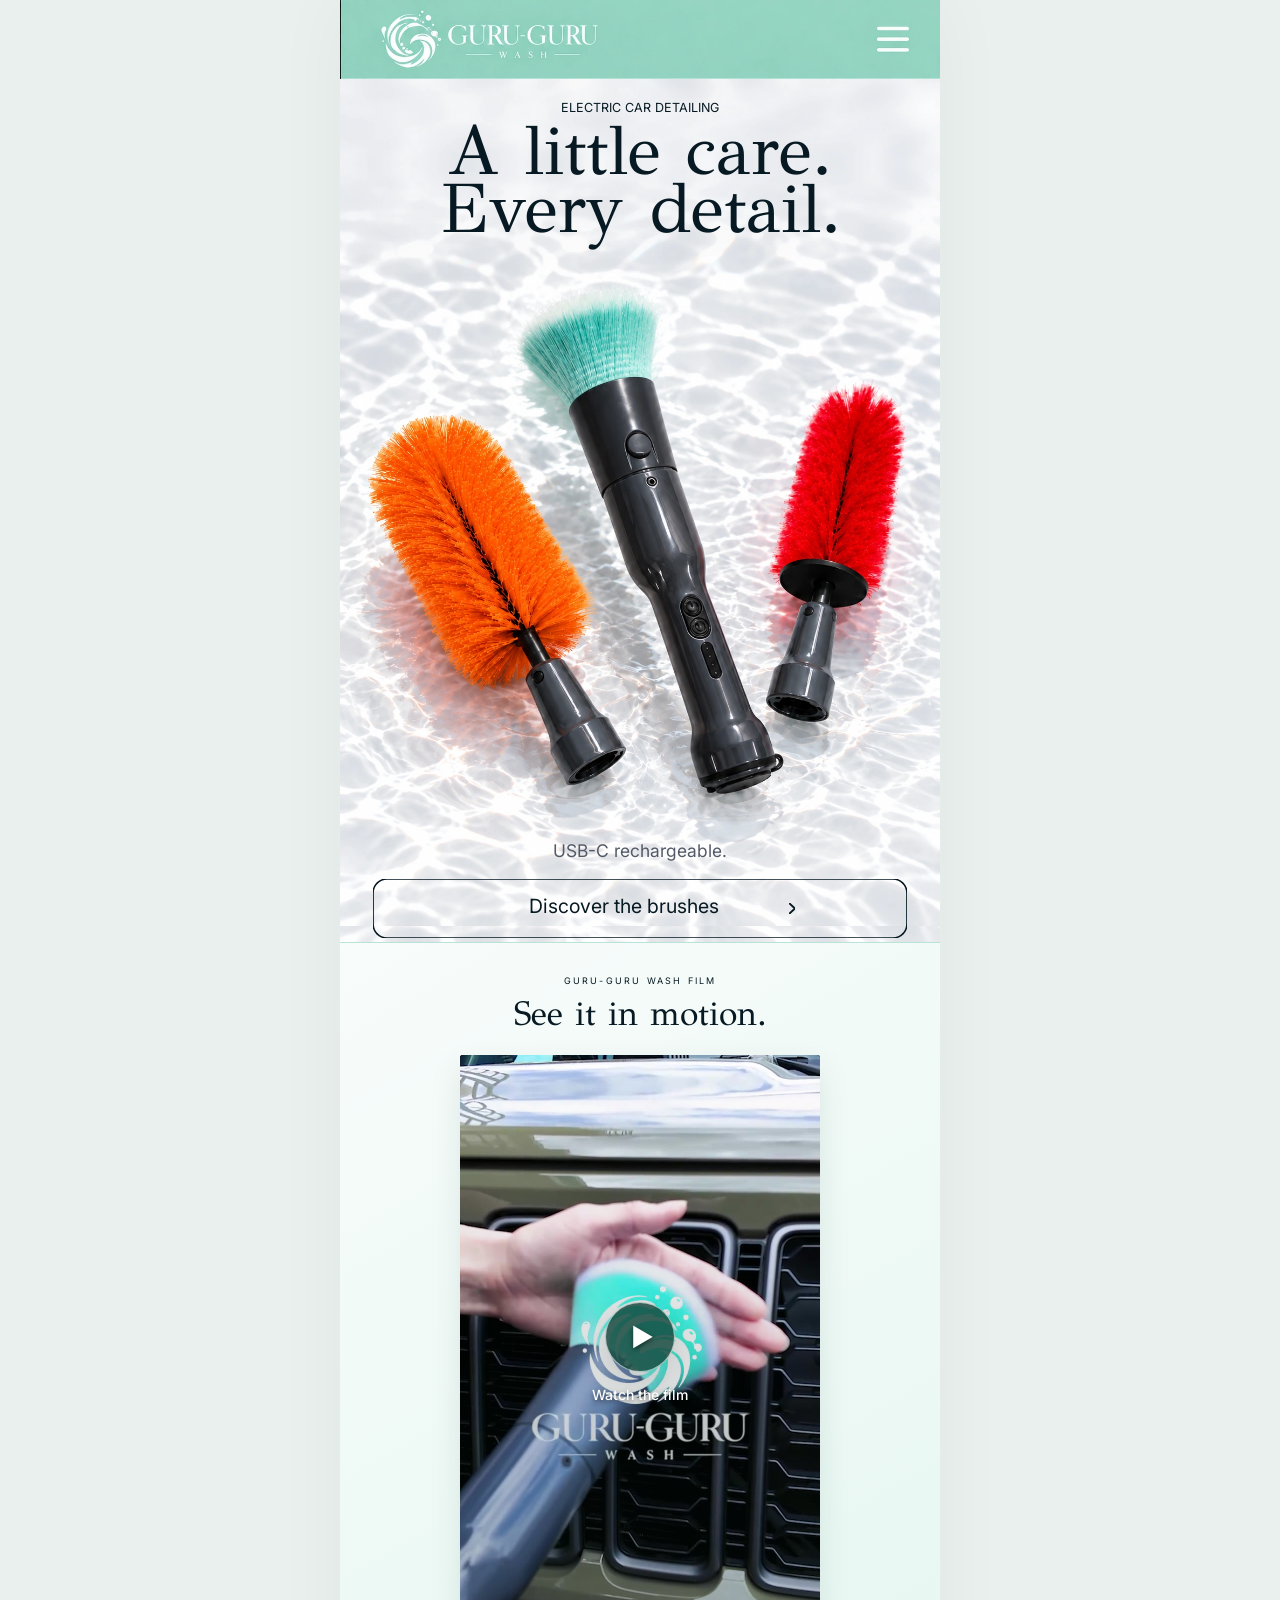
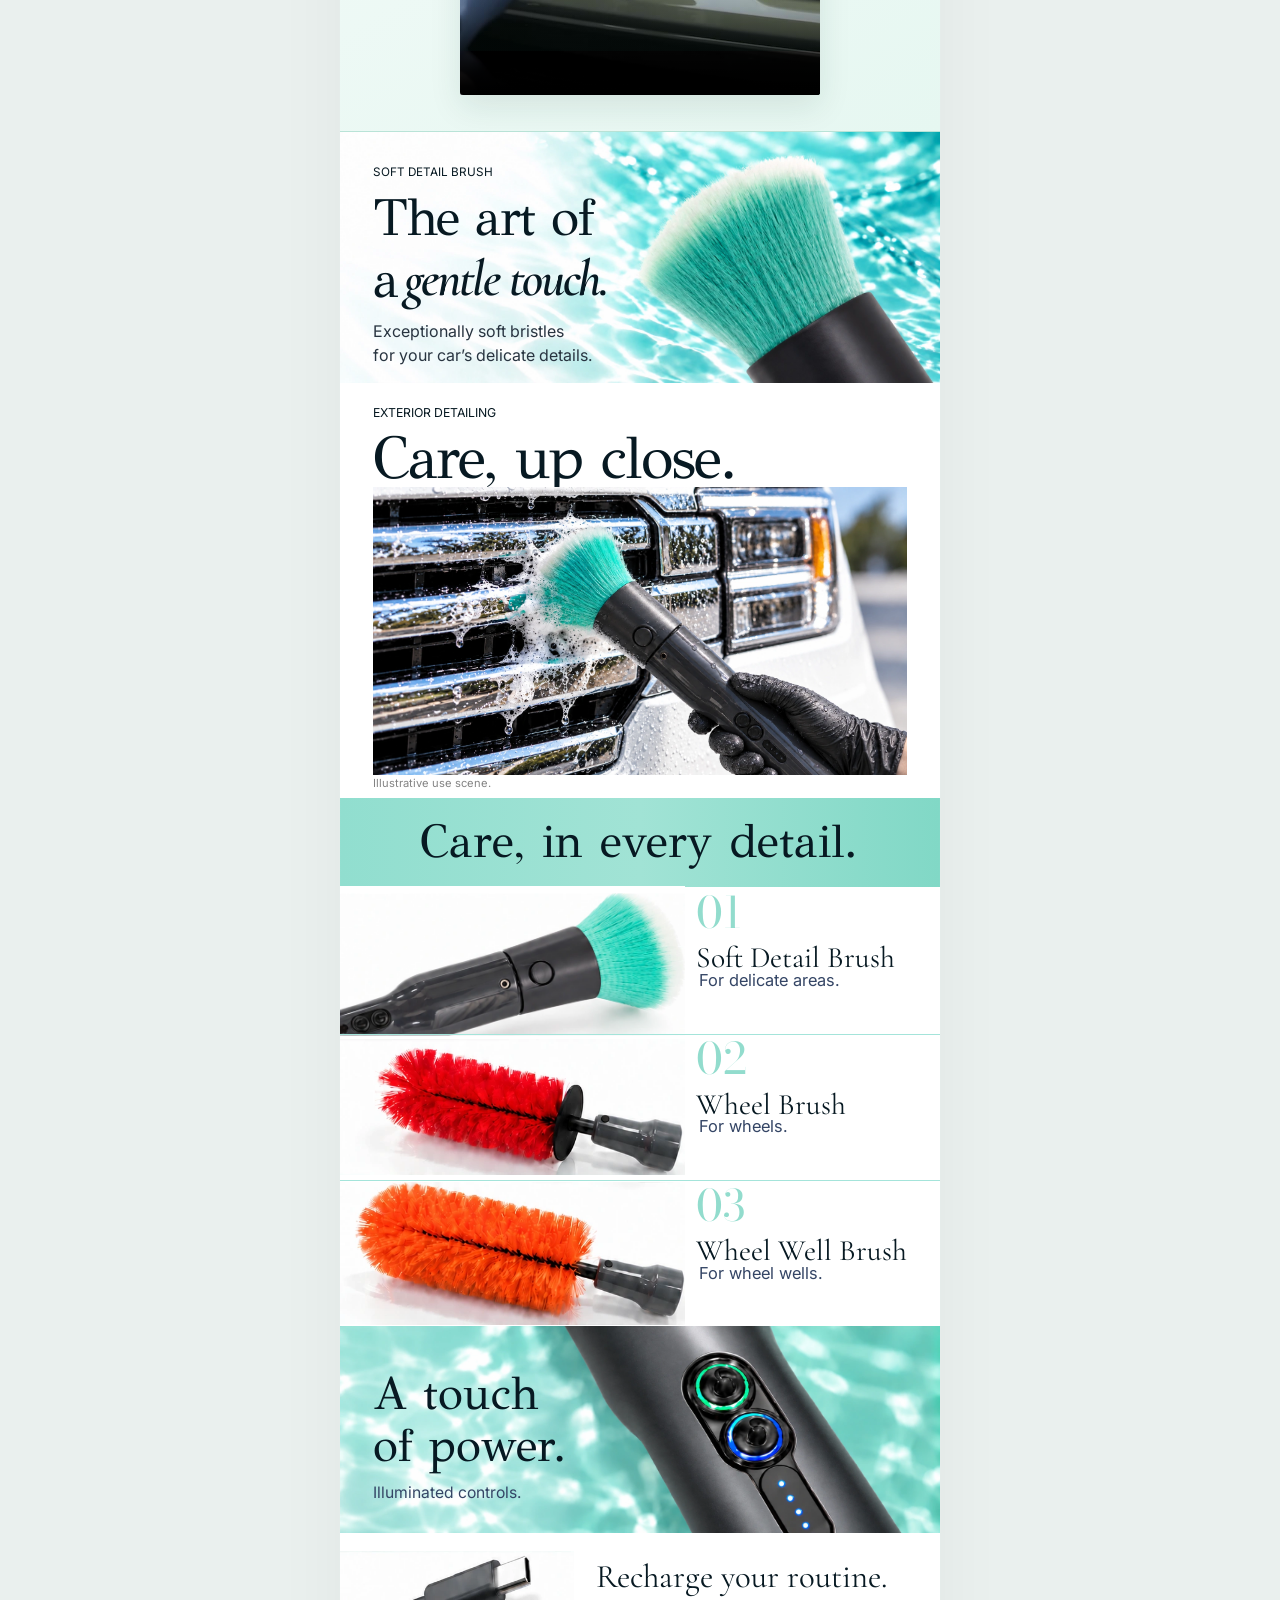
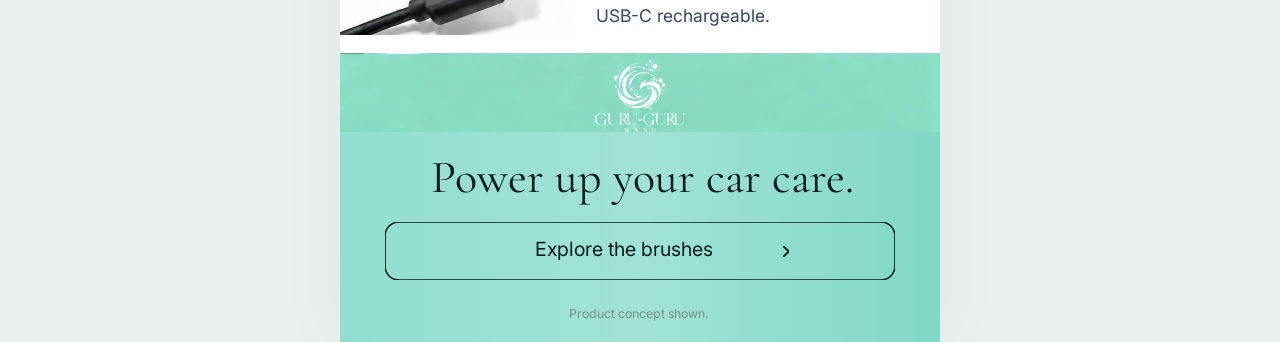
==== public/index.html @ 5f943381 "20261029 LP画像を差し替え、商品紹介動画を追加" ====
<!doctype html><html lang="en"><head><meta charset="UTF-8"><meta name="viewport" content="width=device-width,initial-scale=1"><meta name="theme-color" content="#92dacb"><title>GURU-GURU WASH — A little care. Every detail.</title><meta name="description" content="Explore the GURU-GURU WASH electric car detailing brush, soft detail brush, wheel brush and wheel well brush. Watch the product film."><link rel="stylesheet" href="styles.css"><script src="app.js" defer></script></head><body><a class="skip-link" href="#film">Skip to the product film</a><main aria-label="GURU-GURU WASH"><section class="design-section" id="top" style="aspect-ratio:430/675" aria-label="top"><img class="layer decoration" style="left:0.00000000%;top:0.00000000%;width:100.00000000%;height:100.00000000%;" src="assets/vector-1-3.svg" alt="" aria-hidden="true"><img class="layer" style="left:0.00000000%;top:8.41369685%;width:100.00000000%;height:91.57751917%;object-fit:fill" src="assets/12078bd660e031a751aaa487232bccf6da6c3f12.webp" alt="Mint electric detail brush with orange and red brush heads on sunlit water" loading="eager" fetchpriority="high" decoding="async"><img class="layer" style="left:0.00000000%;top:0.00000000%;width:100.00000000%;height:8.41369685%;object-fit:fill" src="assets/4e333676ea327f2b519486960598b577ccb3204f.webp" alt="GURU-GURU WASH" loading="eager" fetchpriority="high" decoding="async"><span class="text" style='left:36.86046512%;top:10.63591851%;width:26.27906977%;height:1.62962963%;font-family:"Inter", sans-serif;font-size:2.09302326cqw;font-weight:400;font-style:normal;line-height:1.22;letter-spacing:0.0em;color:#071922;'>ELECTRIC CAR DETAILING</span><span class="text" style='left:17.90697674%;top:11.40740741%;width:64.18604651%;height:9.18518519%;font-family:"GFS Didot", serif;font-size:11.62790698cqw;font-weight:400;font-style:normal;line-height:1.249;letter-spacing:0.0em;color:#071922;'>A little care.</span><span class="text" style='left:16.74418605%;top:17.48148148%;width:66.51162791%;height:9.18518519%;font-family:"GFS Didot", serif;font-size:11.62790698cqw;font-weight:400;font-style:normal;line-height:1.249;letter-spacing:0.0em;color:#071922;'>Every detail.</span><span class="text" style='left:35.46511628%;top:89.18518519%;width:29.06976744%;height:2.22222222%;font-family:"Inter", sans-serif;font-size:2.90697674cqw;font-weight:400;font-style:normal;line-height:1.22;letter-spacing:0.0em;color:#525967;'>USB-C rechargeable.</span><a class="layer cta" style="left:5.58139535%;top:93.33333333%;width:88.83720930%;height:6.22222222%;" href="#brushes"><img class="layer decoration" style="left:0.00000000%;top:0.00000000%;width:100.00000000%;height:100.00000000%;" src="assets/vector-1-11.svg" alt="" aria-hidden="true"><span class="text" style='left:29.18848168%;top:27.85717192%;width:36.91099476%;height:40.47619048%;font-family:"Inter", sans-serif;font-size:3.25581395cqw;font-weight:400;font-style:normal;line-height:1.22;letter-spacing:0.0em;color:#071922;'>Discover the brushes</span><img class="layer decoration" style="left:77.99999776%;top:40.47619048%;width:1.04712042%;height:19.04761905%;" src="assets/vector-1-13.svg" alt="" aria-hidden="true"></a><button class="menu-toggle" aria-label="Open navigation" aria-expanded="false" aria-controls="navigation"></button><nav id="navigation" class="navigation" hidden><a href="#film">Watch the film</a><a href="#detail">Soft detail brush</a><a href="#brushes">The brushes</a><a href="#recharge">Recharge</a></nav></section><section class="film-section" id="film" aria-labelledby="film-title"><p class="eyebrow">GURU-GURU WASH FILM</p><h1 id="film-title">See it in motion.</h1><div class="film-player"><video id="product-film" controls playsinline preload="none" poster="assets/video-poster.jpg" aria-label="GURU-GURU WASH product film"><source src="assets/guru-guru-film.mp4" type="video/mp4">Your browser does not support embedded video. <a href="assets/guru-guru-film.mp4">Watch the film</a>.</video><button class="play-overlay" aria-label="Play product film with sound"><span class="play-icon" aria-hidden="true">▶</span><span>Watch the film</span></button></div></section><section class="design-section" id="detail" style="aspect-ratio:430/181" aria-label="detail"><img class="layer decoration" style="left:0.00000000%;top:0.00000000%;width:100.00000000%;height:100.00000000%;" src="assets/vector-1-15.svg" alt="" aria-hidden="true"><img class="layer" style="left:0.00000000%;top:0.00000000%;width:100.00000000%;height:99.53873777%;object-fit:fill" src="assets/c82097d1d8f693a7e5e14d252ccf210f23c64552.webp" alt="Close-up of the soft mint brush bristles" loading="lazy" decoding="async"><span class="text" style='left:5.58139535%;top:13.03867424%;width:19.53488372%;height:5.52486188%;font-family:"Inter", sans-serif;font-size:1.95348828cqw;font-weight:400;font-style:normal;line-height:1.22;letter-spacing:0.0em;color:#071922;'>SOFT DETAIL BRUSH</span><span class="text" style='left:5.58139535%;top:21.54696133%;width:36.74418605%;height:25.41436464%;font-family:"GFS Didot", serif;font-size:8.60465116cqw;font-weight:400;font-style:normal;line-height:1.249;letter-spacing:-0.03em;color:#071922;'>The art of</span><span class="text" style='left:5.58139535%;top:45.85635359%;width:4.41860465%;height:25.41436464%;font-family:"GFS Didot", serif;font-size:8.60465116cqw;font-weight:400;font-style:normal;line-height:1.249;letter-spacing:-0.05em;color:#071922;'>a</span><span class="text" style='left:10.69767442%;top:45.85635359%;width:34.65116279%;height:24.86187845%;font-family:"Cormorant Garamond", serif;font-size:8.60465116cqw;font-weight:600;font-style:italic;line-height:1.22;letter-spacing:-0.04em;color:#071922;'>gentle touch.</span><span class="text" style='left:5.58139535%;top:75.41436464%;width:32.55813953%;height:7.73480663%;font-family:"Inter", sans-serif;font-size:2.67441860cqw;font-weight:400;font-style:normal;line-height:1.22;letter-spacing:0.0em;color:#283440;'>Exceptionally soft bristles</span><span class="text" style='left:5.58139535%;top:84.80662983%;width:36.97674419%;height:7.73480663%;font-family:"Inter", sans-serif;font-size:2.67441860cqw;font-weight:400;font-style:normal;line-height:1.22;letter-spacing:0.0em;color:#283440;'>for your car’s delicate details.</span></section><section class="design-section" id="exterior" style="aspect-ratio:430/296" aria-label="exterior"><img class="layer decoration" style="left:0.00000000%;top:0.00000000%;width:100.00000000%;height:100.00000000%;" src="assets/vector-1-23.svg" alt="" aria-hidden="true"><span class="text" style='left:5.58139535%;top:5.13513507%;width:20.93023256%;height:3.71621622%;font-family:"Inter", sans-serif;font-size:2.04651167cqw;font-weight:400;font-style:normal;line-height:1.22;letter-spacing:0.0em;color:#071922;'>EXTERIOR DETAILING</span><span class="text" style='left:5.58139535%;top:8.78378378%;width:61.16279070%;height:18.24324324%;font-family:"GFS Didot", serif;font-size:10.00000000cqw;font-weight:400;font-style:normal;line-height:1.249;letter-spacing:-0.03em;color:#071922;'>Care, up close.</span><img class="layer" style="left:5.58139535%;top:24.66216216%;width:88.83720930%;height:69.74668245%;object-fit:fill" src="assets/4eb3825cebb7f1436ebbb097691af4ce57286aa2.webp" alt="Black-gloved hand cleaning a Ford F-150 grille with the detail brush" loading="lazy" decoding="async"><span class="text" style='left:5.58139535%;top:94.93243243%;width:19.06976744%;height:3.37837838%;font-family:"Inter", sans-serif;font-size:1.86046512cqw;font-weight:400;font-style:normal;line-height:1.22;letter-spacing:0.0em;color:#838383;'>Illustrative use scene.</span></section><section class="design-section" id="brushes" style="aspect-ratio:430/379" aria-label="brushes"><img class="layer decoration" style="left:0.00000000%;top:0.00000000%;width:100.00000000%;height:100.00000000%;" src="assets/vector-1-29.svg" alt="" aria-hidden="true"><img class="layer decoration" style="left:0.00000000%;top:0.00000000%;width:100.00000000%;height:16.88654354%;" src="assets/vector-1-30.svg" alt="" aria-hidden="true"><span class="text" style='left:13.25581395%;top:2.63852243%;width:73.48837209%;height:11.08179420%;font-family:"GFS Didot", serif;font-size:7.90697674cqw;font-weight:400;font-style:normal;line-height:1.249;letter-spacing:0.0em;color:#071922;'>Care, in every detail.</span><div class="layer " style="left:0.00000000%;top:16.62269129%;width:100.00000000%;height:27.96833773%;"><img class="layer" style="left:0.00000000%;top:0.00000000%;width:57.50000000%;height:101.37609086%;object-fit:fill" src="assets/e1411d710f45fecf70c7c7f2d1c5ea45d2825590.webp" alt="Soft detail brush" loading="lazy" decoding="async"><span class="text" style='left:59.36046512%;top:0.00000000%;width:7.67441860%;height:44.33962264%;font-family:"Bodoni Moda", serif;font-size:7.20930233cqw;font-weight:400;font-style:normal;line-height:1.22;letter-spacing:0.0em;color:#92dccd;'>01</span><span class="text" style='left:59.36046512%;top:36.60377646%;width:33.72093023%;height:22.64150943%;font-family:Garamond, "Cormorant Garamond", serif;font-size:4.93023274cqw;font-weight:400;font-style:normal;line-height:1.22;letter-spacing:0.0em;color:#071922;'>Soft Detail Brush</span><span class="text" style='left:59.82558140%;top:56.79246435%;width:23.95348837%;height:13.20754717%;font-family:"Inter", sans-serif;font-size:2.74418609cqw;font-weight:400;font-style:normal;line-height:1.22;letter-spacing:0.0em;color:#344565;'>For delicate areas.</span><div class="layer" style="left:0.00000000%;top:100.00000000%;width:100.00000000%;height:0.00000000%;border-top:1px solid #a4e4da"></div></div><div class="layer " style="left:0.00000000%;top:44.32717678%;width:100.00000000%;height:27.96833773%;"><img class="layer" style="left:0.00000000%;top:4.74369841%;width:57.50000000%;height:91.45598502%;object-fit:fill" src="assets/ba5e79bafe6ea84a53a3f6c4bde3e201ac3fadea.webp" alt="Red wheel brush head" loading="lazy" decoding="async"><span class="text" style='left:59.36046512%;top:0.00000000%;width:8.60465116%;height:44.33962264%;font-family:"Bodoni Moda", serif;font-size:7.20930233cqw;font-weight:400;font-style:normal;line-height:1.22;letter-spacing:0.0em;color:#92dccd;'>02</span><span class="text" style='left:59.36046512%;top:36.60377646%;width:25.11627907%;height:22.64150943%;font-family:Garamond, "Cormorant Garamond", serif;font-size:4.93023274cqw;font-weight:400;font-style:normal;line-height:1.22;letter-spacing:0.0em;color:#071922;'>Wheel Brush</span><span class="text" style='left:59.82558140%;top:56.79246435%;width:14.88372093%;height:13.20754717%;font-family:"Inter", sans-serif;font-size:2.74418609cqw;font-weight:400;font-style:normal;line-height:1.22;letter-spacing:0.0em;color:#344565;'>For wheels.</span><div class="layer" style="left:0.00000000%;top:100.00000000%;width:100.00000000%;height:0.00000000%;border-top:1px solid #a4e4da"></div></div><div class="layer " style="left:0.00000000%;top:72.03166227%;width:94.01162791%;height:27.60945826%;"><img class="layer" style="left:0.00000000%;top:2.25551597%;width:61.16264688%;height:97.74448403%;object-fit:fill" src="assets/889edef1c54a1f2ee19d53c187ea4809b780e94b.webp" alt="Orange wheel well brush head" loading="lazy" decoding="async"><span class="text" style='left:63.14162028%;top:0.00000000%;width:8.90538033%;height:44.91596790%;font-family:"Bodoni Moda", serif;font-size:7.20930233cqw;font-weight:400;font-style:normal;line-height:1.22;letter-spacing:0.0em;color:#92dccd;'>03</span><span class="text" style='left:63.14162028%;top:37.07955332%;width:36.85837972%;height:22.93581340%;font-family:Garamond, "Cormorant Garamond", serif;font-size:4.93023274cqw;font-weight:400;font-style:normal;line-height:1.22;letter-spacing:0.0em;color:#071922;'>Wheel Well Brush</span><span class="text" style='left:63.63636364%;top:57.53067693%;width:22.01607916%;height:13.37922448%;font-family:"Inter", sans-serif;font-size:2.74418609cqw;font-weight:400;font-style:normal;line-height:1.22;letter-spacing:0.0em;color:#344565;'>For wheel wells.</span></div></section><section class="design-section" id="controls" style="aspect-ratio:430/148.232421875" aria-label="controls"><img class="layer decoration" style="left:0.00000000%;top:0.00000000%;width:100.00000000%;height:100.00000000%;" src="assets/vector-1-50.svg" alt="" aria-hidden="true"><img class="layer" style="left:0.00000000%;top:0.00000000%;width:100.00000000%;height:100.00000000%;object-fit:fill" src="assets/5d7c05f0a70a726f644fadfac836ff66edacab31.webp" alt="Close-up of the illuminated controls" loading="lazy" decoding="async"><span class="text" style='left:5.58139535%;top:18.88925489%;width:27.67441860%;height:27.65926609%;font-family:"GFS Didot", serif;font-size:7.67441860cqw;font-weight:400;font-style:normal;line-height:1.249;letter-spacing:0.0em;color:#071922;'>A touch</span><span class="text" style='left:5.58139535%;top:43.85005600%;width:32.55813953%;height:27.65926609%;font-family:"GFS Didot", serif;font-size:7.67441860cqw;font-weight:400;font-style:normal;line-height:1.249;letter-spacing:0.0em;color:#071922;'>of power.</span><span class="text" style='left:5.58139535%;top:76.02924888%;width:25.11627907%;height:9.44462745%;font-family:"Inter", sans-serif;font-size:2.62790702cqw;font-weight:400;font-style:normal;line-height:1.22;letter-spacing:0.0em;color:#344565;'>Illuminated controls.</span></section><section class="design-section" id="recharge" style="aspect-ratio:430/86" aria-label="recharge"><img class="layer decoration" style="left:0.00000000%;top:0.00000000%;width:100.00000000%;height:100.00000000%;" src="assets/vector-1-56.svg" alt="" aria-hidden="true"><img class="layer" style="left:0.00000000%;top:14.67391280%;width:38.99999929%;height:70.65217218%;object-fit:fill" src="assets/ac0fb3f8f70a43cd18c994c7653aa03caca56e56.webp" alt="USB-C charging cable" loading="lazy" decoding="async"><span class="text" style='left:42.72092952%;top:20.34883721%;width:48.13953488%;height:30.23255814%;font-family:Garamond, "Cormorant Garamond", serif;font-size:5.46511628cqw;font-weight:400;font-style:normal;line-height:1.22;letter-spacing:0.0em;color:#071922;'>Recharge your routine.</span><span class="text" style='left:42.72092952%;top:59.88372093%;width:29.06976744%;height:17.44186047%;font-family:"Inter", sans-serif;font-size:2.90697674cqw;font-weight:400;font-style:normal;line-height:1.22;letter-spacing:0.0em;color:#344565;'>USB-C rechargeable.</span></section><section class="design-section" id="explore" style="aspect-ratio:430/207" aria-label="explore"><img class="layer decoration" style="left:0.00000000%;top:0.00000000%;width:100.00000000%;height:100.00000000%;" src="assets/vector-1-61.svg" alt="" aria-hidden="true"><img class="layer" style="left:0.00000000%;top:0.00000000%;width:100.00000000%;height:27.34996224%;object-fit:fill" src="assets/e4d475ea214ee52de8d591348e18c42625c4cd3a.webp" alt="GURU-GURU WASH" loading="lazy" decoding="async"><span class="text" style='left:15.11627907%;top:33.33333333%;width:70.00000000%;height:17.87439614%;font-family:Garamond, "Cormorant Garamond", serif;font-size:7.67441860cqw;font-weight:400;font-style:normal;line-height:1.22;letter-spacing:0.0em;color:#071922;'>Power up your car care.</span><a class="layer cta" style="left:7.44186047%;top:58.45410628%;width:85.11627907%;height:20.28985507%;" href="#brushes"><img class="layer decoration" style="left:0.00000000%;top:0.00000000%;width:100.00000000%;height:100.00000000%;" src="assets/vector-1-65.svg" alt="" aria-hidden="true"><span class="text" style='left:29.50819672%;top:27.85713559%;width:36.06557377%;height:40.47619048%;font-family:"Inter", sans-serif;font-size:3.25581395cqw;font-weight:400;font-style:normal;line-height:1.22;letter-spacing:0.0em;color:#071922;'>Explore the brushes</span><img class="layer decoration" style="left:78.00000300%;top:40.47619048%;width:1.09289617%;height:19.04761905%;" src="assets/vector-1-67.svg" alt="" aria-hidden="true"></a><span class="text" style='left:38.13953488%;top:88.01932220%;width:23.72093023%;height:5.31400966%;font-family:"Inter", sans-serif;font-size:2.04651167cqw;font-weight:400;font-style:normal;line-height:1.22;letter-spacing:0.0em;color:#778f87;'>Product concept shown.</span></section></main></body></html>
---- public/styles.css ----
@font-face{font-family:'GFS Didot';src:url('assets/GFS-Didot.ttf') format('truetype');font-display:swap}
@font-face{font-family:Inter;src:url('assets/Inter.ttf') format('truetype');font-weight:100 900;font-display:swap}
@font-face{font-family:'Cormorant Garamond';src:url('assets/Cormorant-Garamond.ttf') format('truetype');font-weight:300 700;font-display:swap}
@font-face{font-family:'Cormorant Garamond';src:url('assets/Cormorant-Garamond-Italic.ttf') format('truetype');font-weight:300 700;font-style:italic;font-display:swap}
@font-face{font-family:'Bodoni Moda';src:url('assets/Bodoni-Moda.ttf') format('truetype');font-weight:400 900;font-display:swap}
*{box-sizing:border-box}html{scroll-behavior:smooth;scroll-padding-top:16px}body{margin:0;background:#eaf0ee;color:#071922;font-family:Inter,Arial,sans-serif}main{width:100%;max-width:600px;margin:0 auto;background:#fff;container-type:inline-size;box-shadow:0 0 70px #17362b0b}.design-section{position:relative;width:100%;container-type:inline-size;overflow:hidden}.layer,.text{position:absolute;margin:0}.layer{display:block}.decoration{pointer-events:none}.text{display:block;white-space:pre;overflow:visible}.cta{color:inherit;text-decoration:none;border-radius:10px;transition:background .15s}.cta:hover{background:#ffffff38}.cta:focus-visible{outline:3px solid #126d61;outline-offset:3px}.cta>*{pointer-events:none}.menu-toggle{position:absolute;z-index:5;top:0;right:0;width:16%;height:8.42%;background:none;border:0;cursor:pointer}.menu-toggle:focus-visible{outline:3px solid #fff;outline-offset:-6px}.navigation{position:absolute;z-index:10;top:8.42%;right:12px;width:65%;padding:12px;background:#f5fffcf5;border:1px solid #a1dbce;box-shadow:0 12px 30px #07192220;border-radius:0 0 10px 10px}.navigation a{display:block;padding:14px 10px;color:#071922;text-decoration:none;font-size:15px}.navigation a:hover,.navigation a:focus-visible{background:#d7f1e8}.film-section{padding:32px 24px 36px;text-align:center;background:linear-gradient(150deg,#f8fcfb,#e6f7f1);border-block:1px solid #b9e3d7}.eyebrow{font-size:9px;letter-spacing:2.2px;margin:0 0 8px}.film-section h1{font-family:'GFS Didot',serif;font-size:34px;line-height:1.15;font-weight:400;margin:0 0 22px}.film-player{position:relative;width:100%;max-width:360px;margin:0 auto;background:#102326;aspect-ratio:9/16;border-radius:3px;overflow:hidden;box-shadow:0 12px 32px #143f321a}.film-player video{display:block;width:100%;height:100%;aspect-ratio:9/16;object-fit:contain;background:#071922}.play-overlay{position:absolute;inset:0 0 44px;display:flex;align-items:center;justify-content:center;flex-direction:column;gap:14px;border:0;background:linear-gradient(transparent,#061b1740);color:white;font:500 14px Inter,Arial,sans-serif;text-shadow:0 2px 5px #0008;cursor:pointer}.play-icon{width:70px;height:70px;display:grid;place-items:center;padding-left:4px;border:1px solid #fff9;border-radius:50%;background:#15473dd4;font-size:25px;box-shadow:0 6px 30px #0002}.play-overlay:hover .play-icon{background:#207766}.play-overlay:focus-visible{outline:3px solid #8be4cd;outline-offset:-5px}.skip-link{position:fixed;z-index:100;top:-100px;left:12px;padding:12px;background:#fff;color:#071922}.skip-link:focus{top:12px}[hidden]{display:none!important}@media(prefers-reduced-motion:reduce){html{scroll-behavior:auto}.cta{transition:none}}@media(max-width:360px){.film-section{padding-inline:18px}.film-section h1{font-size:30px}}
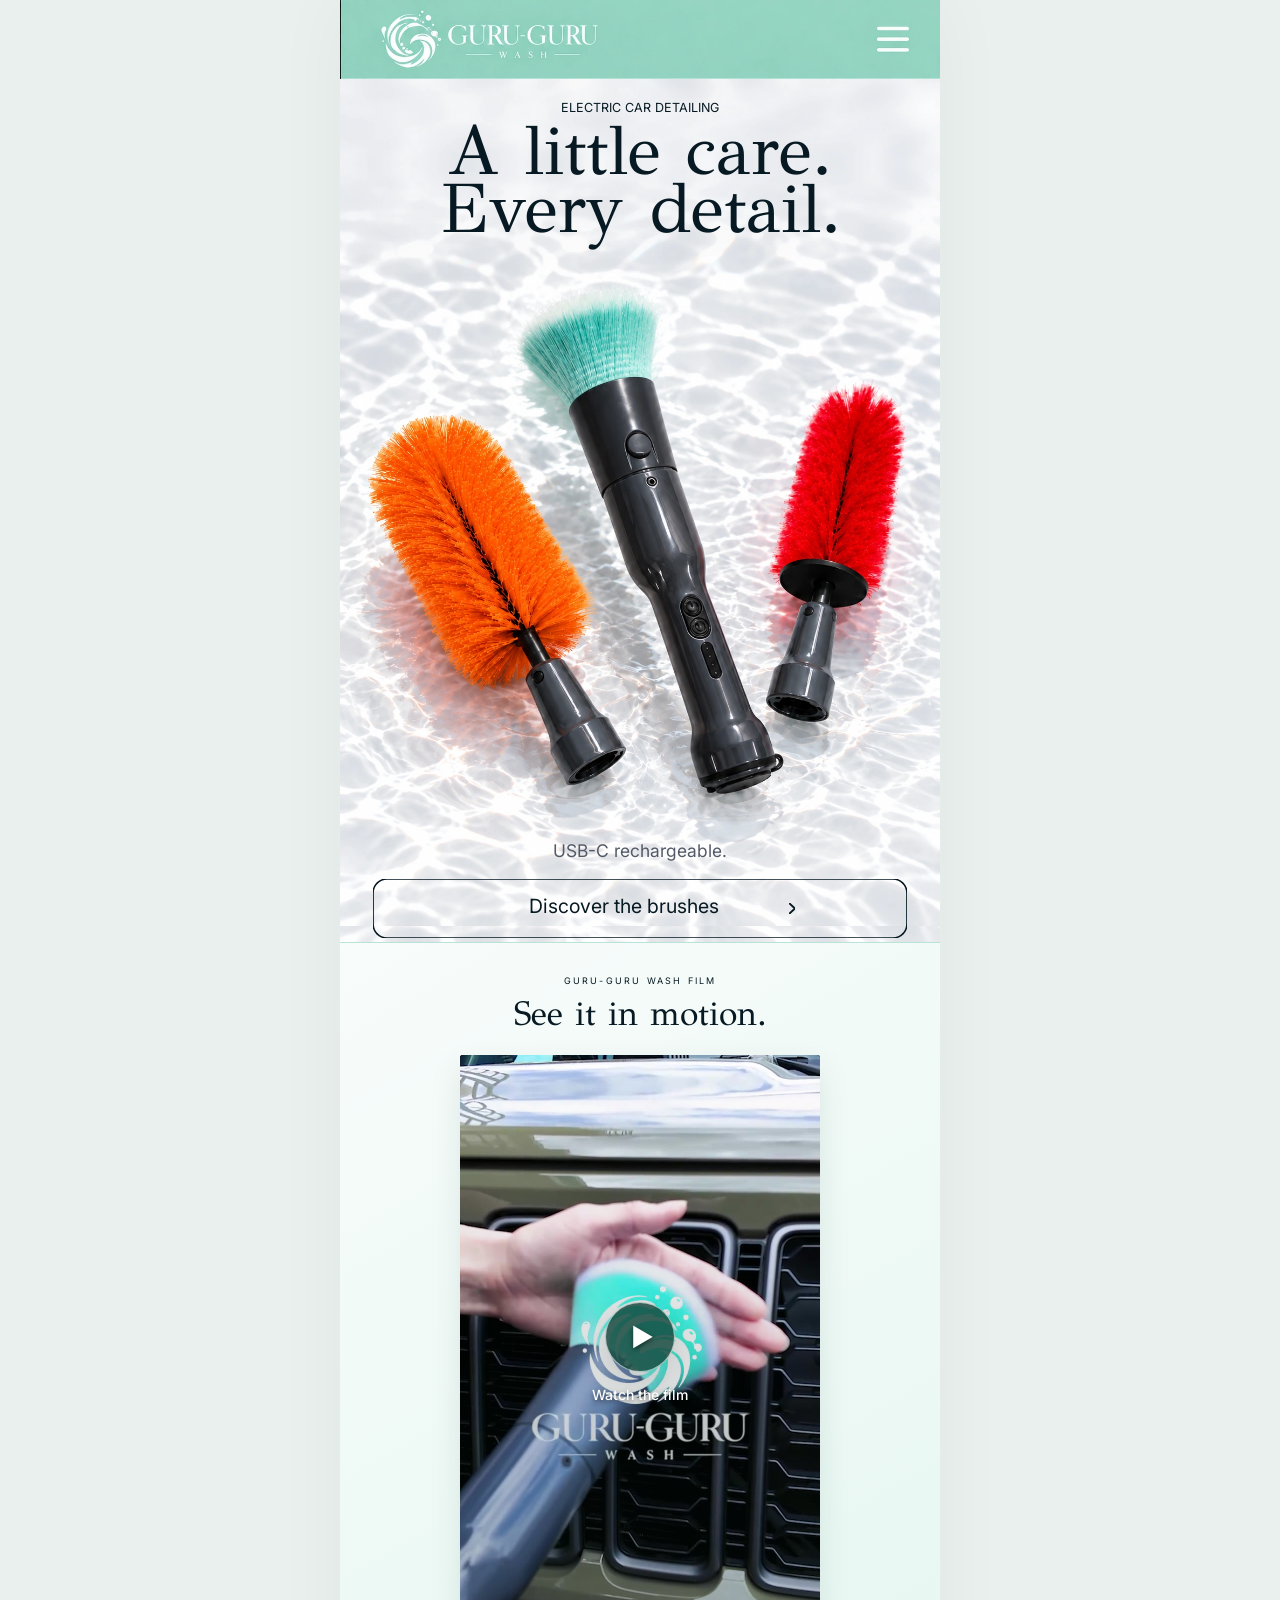
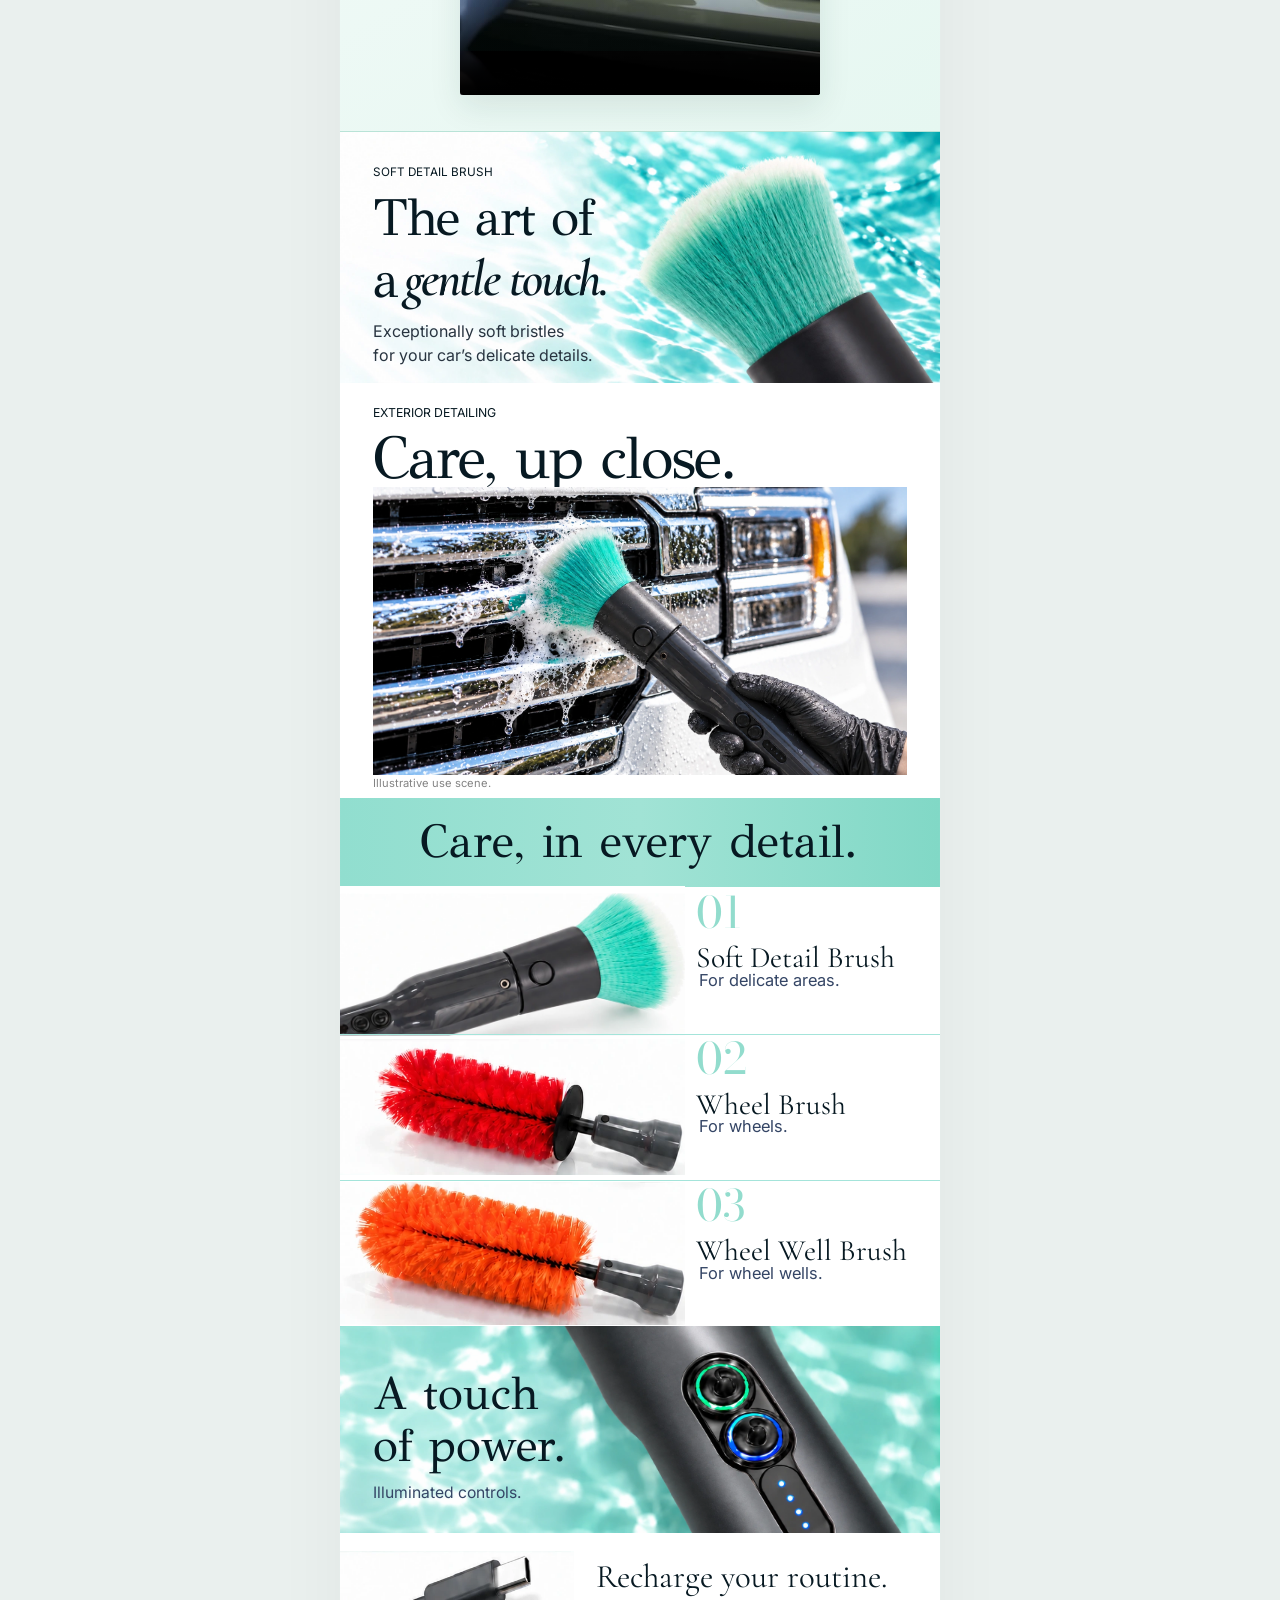
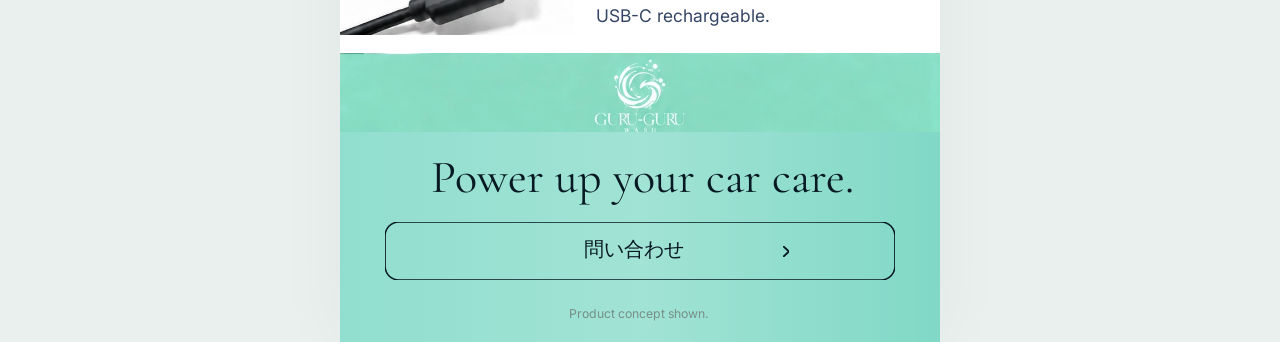
==== commit af1d9d3f: "html に最後のバナーを問い合わせにする info@azutoinc.com　　にリンクして問い合わせできるようにする" ====
--- a/public/index.html
+++ b/public/index.html
@@ -1 +1 @@
-<!doctype html><html lang="en"><head><meta charset="UTF-8"><meta name="viewport" content="width=device-width,initial-scale=1"><meta name="theme-color" content="#92dacb"><title>GURU-GURU WASH — A little care. Every detail.</title><meta name="description" content="Explore the GURU-GURU WASH electric car detailing brush, soft detail brush, wheel brush and wheel well brush. Watch the product film."><link rel="stylesheet" href="styles.css"><script src="app.js" defer></script></head><body><a class="skip-link" href="#film">Skip to the product film</a><main aria-label="GURU-GURU WASH"><section class="design-section" id="top" style="aspect-ratio:430/675" aria-label="top"><img class="layer decoration" style="left:0.00000000%;top:0.00000000%;width:100.00000000%;height:100.00000000%;" src="assets/vector-1-3.svg" alt="" aria-hidden="true"><img class="layer" style="left:0.00000000%;top:8.41369685%;width:100.00000000%;height:91.57751917%;object-fit:fill" src="assets/12078bd660e031a751aaa487232bccf6da6c3f12.webp" alt="Mint electric detail brush with orange and red brush heads on sunlit water" loading="eager" fetchpriority="high" decoding="async"><img class="layer" style="left:0.00000000%;top:0.00000000%;width:100.00000000%;height:8.41369685%;object-fit:fill" src="assets/4e333676ea327f2b519486960598b577ccb3204f.webp" alt="GURU-GURU WASH" loading="eager" fetchpriority="high" decoding="async"><span class="text" style='left:36.86046512%;top:10.63591851%;width:26.27906977%;height:1.62962963%;font-family:"Inter", sans-serif;font-size:2.09302326cqw;font-weight:400;font-style:normal;line-height:1.22;letter-spacing:0.0em;color:#071922;'>ELECTRIC CAR DETAILING</span><span class="text" style='left:17.90697674%;top:11.40740741%;width:64.18604651%;height:9.18518519%;font-family:"GFS Didot", serif;font-size:11.62790698cqw;font-weight:400;font-style:normal;line-height:1.249;letter-spacing:0.0em;color:#071922;'>A little care.</span><span class="text" style='left:16.74418605%;top:17.48148148%;width:66.51162791%;height:9.18518519%;font-family:"GFS Didot", serif;font-size:11.62790698cqw;font-weight:400;font-style:normal;line-height:1.249;letter-spacing:0.0em;color:#071922;'>Every detail.</span><span class="text" style='left:35.46511628%;top:89.18518519%;width:29.06976744%;height:2.22222222%;font-family:"Inter", sans-serif;font-size:2.90697674cqw;font-weight:400;font-style:normal;line-height:1.22;letter-spacing:0.0em;color:#525967;'>USB-C rechargeable.</span><a class="layer cta" style="left:5.58139535%;top:93.33333333%;width:88.83720930%;height:6.22222222%;" href="#brushes"><img class="layer decoration" style="left:0.00000000%;top:0.00000000%;width:100.00000000%;height:100.00000000%;" src="assets/vector-1-11.svg" alt="" aria-hidden="true"><span class="text" style='left:29.18848168%;top:27.85717192%;width:36.91099476%;height:40.47619048%;font-family:"Inter", sans-serif;font-size:3.25581395cqw;font-weight:400;font-style:normal;line-height:1.22;letter-spacing:0.0em;color:#071922;'>Discover the brushes</span><img class="layer decoration" style="left:77.99999776%;top:40.47619048%;width:1.04712042%;height:19.04761905%;" src="assets/vector-1-13.svg" alt="" aria-hidden="true"></a><button class="menu-toggle" aria-label="Open navigation" aria-expanded="false" aria-controls="navigation"></button><nav id="navigation" class="navigation" hidden><a href="#film">Watch the film</a><a href="#detail">Soft detail brush</a><a href="#brushes">The brushes</a><a href="#recharge">Recharge</a></nav></section><section class="film-section" id="film" aria-labelledby="film-title"><p class="eyebrow">GURU-GURU WASH FILM</p><h1 id="film-title">See it in motion.</h1><div class="film-player"><video id="product-film" controls playsinline preload="none" poster="assets/video-poster.jpg" aria-label="GURU-GURU WASH product film"><source src="assets/guru-guru-film.mp4" type="video/mp4">Your browser does not support embedded video. <a href="assets/guru-guru-film.mp4">Watch the film</a>.</video><button class="play-overlay" aria-label="Play product film with sound"><span class="play-icon" aria-hidden="true">▶</span><span>Watch the film</span></button></div></section><section class="design-section" id="detail" style="aspect-ratio:430/181" aria-label="detail"><img class="layer decoration" style="left:0.00000000%;top:0.00000000%;width:100.00000000%;height:100.00000000%;" src="assets/vector-1-15.svg" alt="" aria-hidden="true"><img class="layer" style="left:0.00000000%;top:0.00000000%;width:100.00000000%;height:99.53873777%;object-fit:fill" src="assets/c82097d1d8f693a7e5e14d252ccf210f23c64552.webp" alt="Close-up of the soft mint brush bristles" loading="lazy" decoding="async"><span class="text" style='left:5.58139535%;top:13.03867424%;width:19.53488372%;height:5.52486188%;font-family:"Inter", sans-serif;font-size:1.95348828cqw;font-weight:400;font-style:normal;line-height:1.22;letter-spacing:0.0em;color:#071922;'>SOFT DETAIL BRUSH</span><span class="text" style='left:5.58139535%;top:21.54696133%;width:36.74418605%;height:25.41436464%;font-family:"GFS Didot", serif;font-size:8.60465116cqw;font-weight:400;font-style:normal;line-height:1.249;letter-spacing:-0.03em;color:#071922;'>The art of</span><span class="text" style='left:5.58139535%;top:45.85635359%;width:4.41860465%;height:25.41436464%;font-family:"GFS Didot", serif;font-size:8.60465116cqw;font-weight:400;font-style:normal;line-height:1.249;letter-spacing:-0.05em;color:#071922;'>a</span><span class="text" style='left:10.69767442%;top:45.85635359%;width:34.65116279%;height:24.86187845%;font-family:"Cormorant Garamond", serif;font-size:8.60465116cqw;font-weight:600;font-style:italic;line-height:1.22;letter-spacing:-0.04em;color:#071922;'>gentle touch.</span><span class="text" style='left:5.58139535%;top:75.41436464%;width:32.55813953%;height:7.73480663%;font-family:"Inter", sans-serif;font-size:2.67441860cqw;font-weight:400;font-style:normal;line-height:1.22;letter-spacing:0.0em;color:#283440;'>Exceptionally soft bristles</span><span class="text" style='left:5.58139535%;top:84.80662983%;width:36.97674419%;height:7.73480663%;font-family:"Inter", sans-serif;font-size:2.67441860cqw;font-weight:400;font-style:normal;line-height:1.22;letter-spacing:0.0em;color:#283440;'>for your car’s delicate details.</span></section><section class="design-section" id="exterior" style="aspect-ratio:430/296" aria-label="exterior"><img class="layer decoration" style="left:0.00000000%;top:0.00000000%;width:100.00000000%;height:100.00000000%;" src="assets/vector-1-23.svg" alt="" aria-hidden="true"><span class="text" style='left:5.58139535%;top:5.13513507%;width:20.93023256%;height:3.71621622%;font-family:"Inter", sans-serif;font-size:2.04651167cqw;font-weight:400;font-style:normal;line-height:1.22;letter-spacing:0.0em;color:#071922;'>EXTERIOR DETAILING</span><span class="text" style='left:5.58139535%;top:8.78378378%;width:61.16279070%;height:18.24324324%;font-family:"GFS Didot", serif;font-size:10.00000000cqw;font-weight:400;font-style:normal;line-height:1.249;letter-spacing:-0.03em;color:#071922;'>Care, up close.</span><img class="layer" style="left:5.58139535%;top:24.66216216%;width:88.83720930%;height:69.74668245%;object-fit:fill" src="assets/4eb3825cebb7f1436ebbb097691af4ce57286aa2.webp" alt="Black-gloved hand cleaning a Ford F-150 grille with the detail brush" loading="lazy" decoding="async"><span class="text" style='left:5.58139535%;top:94.93243243%;width:19.06976744%;height:3.37837838%;font-family:"Inter", sans-serif;font-size:1.86046512cqw;font-weight:400;font-style:normal;line-height:1.22;letter-spacing:0.0em;color:#838383;'>Illustrative use scene.</span></section><section class="design-section" id="brushes" style="aspect-ratio:430/379" aria-label="brushes"><img class="layer decoration" style="left:0.00000000%;top:0.00000000%;width:100.00000000%;height:100.00000000%;" src="assets/vector-1-29.svg" alt="" aria-hidden="true"><img class="layer decoration" style="left:0.00000000%;top:0.00000000%;width:100.00000000%;height:16.88654354%;" src="assets/vector-1-30.svg" alt="" aria-hidden="true"><span class="text" style='left:13.25581395%;top:2.63852243%;width:73.48837209%;height:11.08179420%;font-family:"GFS Didot", serif;font-size:7.90697674cqw;font-weight:400;font-style:normal;line-height:1.249;letter-spacing:0.0em;color:#071922;'>Care, in every detail.</span><div class="layer " style="left:0.00000000%;top:16.62269129%;width:100.00000000%;height:27.96833773%;"><img class="layer" style="left:0.00000000%;top:0.00000000%;width:57.50000000%;height:101.37609086%;object-fit:fill" src="assets/e1411d710f45fecf70c7c7f2d1c5ea45d2825590.webp" alt="Soft detail brush" loading="lazy" decoding="async"><span class="text" style='left:59.36046512%;top:0.00000000%;width:7.67441860%;height:44.33962264%;font-family:"Bodoni Moda", serif;font-size:7.20930233cqw;font-weight:400;font-style:normal;line-height:1.22;letter-spacing:0.0em;color:#92dccd;'>01</span><span class="text" style='left:59.36046512%;top:36.60377646%;width:33.72093023%;height:22.64150943%;font-family:Garamond, "Cormorant Garamond", serif;font-size:4.93023274cqw;font-weight:400;font-style:normal;line-height:1.22;letter-spacing:0.0em;color:#071922;'>Soft Detail Brush</span><span class="text" style='left:59.82558140%;top:56.79246435%;width:23.95348837%;height:13.20754717%;font-family:"Inter", sans-serif;font-size:2.74418609cqw;font-weight:400;font-style:normal;line-height:1.22;letter-spacing:0.0em;color:#344565;'>For delicate areas.</span><div class="layer" style="left:0.00000000%;top:100.00000000%;width:100.00000000%;height:0.00000000%;border-top:1px solid #a4e4da"></div></div><div class="layer " style="left:0.00000000%;top:44.32717678%;width:100.00000000%;height:27.96833773%;"><img class="layer" style="left:0.00000000%;top:4.74369841%;width:57.50000000%;height:91.45598502%;object-fit:fill" src="assets/ba5e79bafe6ea84a53a3f6c4bde3e201ac3fadea.webp" alt="Red wheel brush head" loading="lazy" decoding="async"><span class="text" style='left:59.36046512%;top:0.00000000%;width:8.60465116%;height:44.33962264%;font-family:"Bodoni Moda", serif;font-size:7.20930233cqw;font-weight:400;font-style:normal;line-height:1.22;letter-spacing:0.0em;color:#92dccd;'>02</span><span class="text" style='left:59.36046512%;top:36.60377646%;width:25.11627907%;height:22.64150943%;font-family:Garamond, "Cormorant Garamond", serif;font-size:4.93023274cqw;font-weight:400;font-style:normal;line-height:1.22;letter-spacing:0.0em;color:#071922;'>Wheel Brush</span><span class="text" style='left:59.82558140%;top:56.79246435%;width:14.88372093%;height:13.20754717%;font-family:"Inter", sans-serif;font-size:2.74418609cqw;font-weight:400;font-style:normal;line-height:1.22;letter-spacing:0.0em;color:#344565;'>For wheels.</span><div class="layer" style="left:0.00000000%;top:100.00000000%;width:100.00000000%;height:0.00000000%;border-top:1px solid #a4e4da"></div></div><div class="layer " style="left:0.00000000%;top:72.03166227%;width:94.01162791%;height:27.60945826%;"><img class="layer" style="left:0.00000000%;top:2.25551597%;width:61.16264688%;height:97.74448403%;object-fit:fill" src="assets/889edef1c54a1f2ee19d53c187ea4809b780e94b.webp" alt="Orange wheel well brush head" loading="lazy" decoding="async"><span class="text" style='left:63.14162028%;top:0.00000000%;width:8.90538033%;height:44.91596790%;font-family:"Bodoni Moda", serif;font-size:7.20930233cqw;font-weight:400;font-style:normal;line-height:1.22;letter-spacing:0.0em;color:#92dccd;'>03</span><span class="text" style='left:63.14162028%;top:37.07955332%;width:36.85837972%;height:22.93581340%;font-family:Garamond, "Cormorant Garamond", serif;font-size:4.93023274cqw;font-weight:400;font-style:normal;line-height:1.22;letter-spacing:0.0em;color:#071922;'>Wheel Well Brush</span><span class="text" style='left:63.63636364%;top:57.53067693%;width:22.01607916%;height:13.37922448%;font-family:"Inter", sans-serif;font-size:2.74418609cqw;font-weight:400;font-style:normal;line-height:1.22;letter-spacing:0.0em;color:#344565;'>For wheel wells.</span></div></section><section class="design-section" id="controls" style="aspect-ratio:430/148.232421875" aria-label="controls"><img class="layer decoration" style="left:0.00000000%;top:0.00000000%;width:100.00000000%;height:100.00000000%;" src="assets/vector-1-50.svg" alt="" aria-hidden="true"><img class="layer" style="left:0.00000000%;top:0.00000000%;width:100.00000000%;height:100.00000000%;object-fit:fill" src="assets/5d7c05f0a70a726f644fadfac836ff66edacab31.webp" alt="Close-up of the illuminated controls" loading="lazy" decoding="async"><span class="text" style='left:5.58139535%;top:18.88925489%;width:27.67441860%;height:27.65926609%;font-family:"GFS Didot", serif;font-size:7.67441860cqw;font-weight:400;font-style:normal;line-height:1.249;letter-spacing:0.0em;color:#071922;'>A touch</span><span class="text" style='left:5.58139535%;top:43.85005600%;width:32.55813953%;height:27.65926609%;font-family:"GFS Didot", serif;font-size:7.67441860cqw;font-weight:400;font-style:normal;line-height:1.249;letter-spacing:0.0em;color:#071922;'>of power.</span><span class="text" style='left:5.58139535%;top:76.02924888%;width:25.11627907%;height:9.44462745%;font-family:"Inter", sans-serif;font-size:2.62790702cqw;font-weight:400;font-style:normal;line-height:1.22;letter-spacing:0.0em;color:#344565;'>Illuminated controls.</span></section><section class="design-section" id="recharge" style="aspect-ratio:430/86" aria-label="recharge"><img class="layer decoration" style="left:0.00000000%;top:0.00000000%;width:100.00000000%;height:100.00000000%;" src="assets/vector-1-56.svg" alt="" aria-hidden="true"><img class="layer" style="left:0.00000000%;top:14.67391280%;width:38.99999929%;height:70.65217218%;object-fit:fill" src="assets/ac0fb3f8f70a43cd18c994c7653aa03caca56e56.webp" alt="USB-C charging cable" loading="lazy" decoding="async"><span class="text" style='left:42.72092952%;top:20.34883721%;width:48.13953488%;height:30.23255814%;font-family:Garamond, "Cormorant Garamond", serif;font-size:5.46511628cqw;font-weight:400;font-style:normal;line-height:1.22;letter-spacing:0.0em;color:#071922;'>Recharge your routine.</span><span class="text" style='left:42.72092952%;top:59.88372093%;width:29.06976744%;height:17.44186047%;font-family:"Inter", sans-serif;font-size:2.90697674cqw;font-weight:400;font-style:normal;line-height:1.22;letter-spacing:0.0em;color:#344565;'>USB-C rechargeable.</span></section><section class="design-section" id="explore" style="aspect-ratio:430/207" aria-label="explore"><img class="layer decoration" style="left:0.00000000%;top:0.00000000%;width:100.00000000%;height:100.00000000%;" src="assets/vector-1-61.svg" alt="" aria-hidden="true"><img class="layer" style="left:0.00000000%;top:0.00000000%;width:100.00000000%;height:27.34996224%;object-fit:fill" src="assets/e4d475ea214ee52de8d591348e18c42625c4cd3a.webp" alt="GURU-GURU WASH" loading="lazy" decoding="async"><span class="text" style='left:15.11627907%;top:33.33333333%;width:70.00000000%;height:17.87439614%;font-family:Garamond, "Cormorant Garamond", serif;font-size:7.67441860cqw;font-weight:400;font-style:normal;line-height:1.22;letter-spacing:0.0em;color:#071922;'>Power up your car care.</span><a class="layer cta" style="left:7.44186047%;top:58.45410628%;width:85.11627907%;height:20.28985507%;" href="#brushes"><img class="layer decoration" style="left:0.00000000%;top:0.00000000%;width:100.00000000%;height:100.00000000%;" src="assets/vector-1-65.svg" alt="" aria-hidden="true"><span class="text" style='left:29.50819672%;top:27.85713559%;width:36.06557377%;height:40.47619048%;font-family:"Inter", sans-serif;font-size:3.25581395cqw;font-weight:400;font-style:normal;line-height:1.22;letter-spacing:0.0em;color:#071922;'>Explore the brushes</span><img class="layer decoration" style="left:78.00000300%;top:40.47619048%;width:1.09289617%;height:19.04761905%;" src="assets/vector-1-67.svg" alt="" aria-hidden="true"></a><span class="text" style='left:38.13953488%;top:88.01932220%;width:23.72093023%;height:5.31400966%;font-family:"Inter", sans-serif;font-size:2.04651167cqw;font-weight:400;font-style:normal;line-height:1.22;letter-spacing:0.0em;color:#778f87;'>Product concept shown.</span></section></main></body></html>+<!doctype html><html lang="en"><head><meta charset="UTF-8"><meta name="viewport" content="width=device-width,initial-scale=1"><meta name="theme-color" content="#92dacb"><title>GURU-GURU WASH — A little care. Every detail.</title><meta name="description" content="Explore the GURU-GURU WASH electric car detailing brush, soft detail brush, wheel brush and wheel well brush. Watch the product film."><link rel="stylesheet" href="styles.css"><script src="app.js" defer></script></head><body><a class="skip-link" href="#film">Skip to the product film</a><main aria-label="GURU-GURU WASH"><section class="design-section" id="top" style="aspect-ratio:430/675" aria-label="top"><img class="layer decoration" style="left:0.00000000%;top:0.00000000%;width:100.00000000%;height:100.00000000%;" src="assets/vector-1-3.svg" alt="" aria-hidden="true"><img class="layer" style="left:0.00000000%;top:8.41369685%;width:100.00000000%;height:91.57751917%;object-fit:fill" src="assets/12078bd660e031a751aaa487232bccf6da6c3f12.webp" alt="Mint electric detail brush with orange and red brush heads on sunlit water" loading="eager" fetchpriority="high" decoding="async"><img class="layer" style="left:0.00000000%;top:0.00000000%;width:100.00000000%;height:8.41369685%;object-fit:fill" src="assets/4e333676ea327f2b519486960598b577ccb3204f.webp" alt="GURU-GURU WASH" loading="eager" fetchpriority="high" decoding="async"><span class="text" style='left:36.86046512%;top:10.63591851%;width:26.27906977%;height:1.62962963%;font-family:"Inter", sans-serif;font-size:2.09302326cqw;font-weight:400;font-style:normal;line-height:1.22;letter-spacing:0.0em;color:#071922;'>ELECTRIC CAR DETAILING</span><span class="text" style='left:17.90697674%;top:11.40740741%;width:64.18604651%;height:9.18518519%;font-family:"GFS Didot", serif;font-size:11.62790698cqw;font-weight:400;font-style:normal;line-height:1.249;letter-spacing:0.0em;color:#071922;'>A little care.</span><span class="text" style='left:16.74418605%;top:17.48148148%;width:66.51162791%;height:9.18518519%;font-family:"GFS Didot", serif;font-size:11.62790698cqw;font-weight:400;font-style:normal;line-height:1.249;letter-spacing:0.0em;color:#071922;'>Every detail.</span><span class="text" style='left:35.46511628%;top:89.18518519%;width:29.06976744%;height:2.22222222%;font-family:"Inter", sans-serif;font-size:2.90697674cqw;font-weight:400;font-style:normal;line-height:1.22;letter-spacing:0.0em;color:#525967;'>USB-C rechargeable.</span><a class="layer cta" style="left:5.58139535%;top:93.33333333%;width:88.83720930%;height:6.22222222%;" href="#brushes"><img class="layer decoration" style="left:0.00000000%;top:0.00000000%;width:100.00000000%;height:100.00000000%;" src="assets/vector-1-11.svg" alt="" aria-hidden="true"><span class="text" style='left:29.18848168%;top:27.85717192%;width:36.91099476%;height:40.47619048%;font-family:"Inter", sans-serif;font-size:3.25581395cqw;font-weight:400;font-style:normal;line-height:1.22;letter-spacing:0.0em;color:#071922;'>Discover the brushes</span><img class="layer decoration" style="left:77.99999776%;top:40.47619048%;width:1.04712042%;height:19.04761905%;" src="assets/vector-1-13.svg" alt="" aria-hidden="true"></a><button class="menu-toggle" aria-label="Open navigation" aria-expanded="false" aria-controls="navigation"></button><nav id="navigation" class="navigation" hidden><a href="#film">Watch the film</a><a href="#detail">Soft detail brush</a><a href="#brushes">The brushes</a><a href="#recharge">Recharge</a></nav></section><section class="film-section" id="film" aria-labelledby="film-title"><p class="eyebrow">GURU-GURU WASH FILM</p><h1 id="film-title">See it in motion.</h1><div class="film-player"><video id="product-film" controls playsinline preload="none" poster="assets/video-poster.jpg" aria-label="GURU-GURU WASH product film"><source src="assets/guru-guru-film.mp4" type="video/mp4">Your browser does not support embedded video. <a href="assets/guru-guru-film.mp4">Watch the film</a>.</video><button class="play-overlay" aria-label="Play product film with sound"><span class="play-icon" aria-hidden="true">▶</span><span>Watch the film</span></button></div></section><section class="design-section" id="detail" style="aspect-ratio:430/181" aria-label="detail"><img class="layer decoration" style="left:0.00000000%;top:0.00000000%;width:100.00000000%;height:100.00000000%;" src="assets/vector-1-15.svg" alt="" aria-hidden="true"><img class="layer" style="left:0.00000000%;top:0.00000000%;width:100.00000000%;height:99.53873777%;object-fit:fill" src="assets/c82097d1d8f693a7e5e14d252ccf210f23c64552.webp" alt="Close-up of the soft mint brush bristles" loading="lazy" decoding="async"><span class="text" style='left:5.58139535%;top:13.03867424%;width:19.53488372%;height:5.52486188%;font-family:"Inter", sans-serif;font-size:1.95348828cqw;font-weight:400;font-style:normal;line-height:1.22;letter-spacing:0.0em;color:#071922;'>SOFT DETAIL BRUSH</span><span class="text" style='left:5.58139535%;top:21.54696133%;width:36.74418605%;height:25.41436464%;font-family:"GFS Didot", serif;font-size:8.60465116cqw;font-weight:400;font-style:normal;line-height:1.249;letter-spacing:-0.03em;color:#071922;'>The art of</span><span class="text" style='left:5.58139535%;top:45.85635359%;width:4.41860465%;height:25.41436464%;font-family:"GFS Didot", serif;font-size:8.60465116cqw;font-weight:400;font-style:normal;line-height:1.249;letter-spacing:-0.05em;color:#071922;'>a</span><span class="text" style='left:10.69767442%;top:45.85635359%;width:34.65116279%;height:24.86187845%;font-family:"Cormorant Garamond", serif;font-size:8.60465116cqw;font-weight:600;font-style:italic;line-height:1.22;letter-spacing:-0.04em;color:#071922;'>gentle touch.</span><span class="text" style='left:5.58139535%;top:75.41436464%;width:32.55813953%;height:7.73480663%;font-family:"Inter", sans-serif;font-size:2.67441860cqw;font-weight:400;font-style:normal;line-height:1.22;letter-spacing:0.0em;color:#283440;'>Exceptionally soft bristles</span><span class="text" style='left:5.58139535%;top:84.80662983%;width:36.97674419%;height:7.73480663%;font-family:"Inter", sans-serif;font-size:2.67441860cqw;font-weight:400;font-style:normal;line-height:1.22;letter-spacing:0.0em;color:#283440;'>for your car’s delicate details.</span></section><section class="design-section" id="exterior" style="aspect-ratio:430/296" aria-label="exterior"><img class="layer decoration" style="left:0.00000000%;top:0.00000000%;width:100.00000000%;height:100.00000000%;" src="assets/vector-1-23.svg" alt="" aria-hidden="true"><span class="text" style='left:5.58139535%;top:5.13513507%;width:20.93023256%;height:3.71621622%;font-family:"Inter", sans-serif;font-size:2.04651167cqw;font-weight:400;font-style:normal;line-height:1.22;letter-spacing:0.0em;color:#071922;'>EXTERIOR DETAILING</span><span class="text" style='left:5.58139535%;top:8.78378378%;width:61.16279070%;height:18.24324324%;font-family:"GFS Didot", serif;font-size:10.00000000cqw;font-weight:400;font-style:normal;line-height:1.249;letter-spacing:-0.03em;color:#071922;'>Care, up close.</span><img class="layer" style="left:5.58139535%;top:24.66216216%;width:88.83720930%;height:69.74668245%;object-fit:fill" src="assets/4eb3825cebb7f1436ebbb097691af4ce57286aa2.webp" alt="Black-gloved hand cleaning a Ford F-150 grille with the detail brush" loading="lazy" decoding="async"><span class="text" style='left:5.58139535%;top:94.93243243%;width:19.06976744%;height:3.37837838%;font-family:"Inter", sans-serif;font-size:1.86046512cqw;font-weight:400;font-style:normal;line-height:1.22;letter-spacing:0.0em;color:#838383;'>Illustrative use scene.</span></section><section class="design-section" id="brushes" style="aspect-ratio:430/379" aria-label="brushes"><img class="layer decoration" style="left:0.00000000%;top:0.00000000%;width:100.00000000%;height:100.00000000%;" src="assets/vector-1-29.svg" alt="" aria-hidden="true"><img class="layer decoration" style="left:0.00000000%;top:0.00000000%;width:100.00000000%;height:16.88654354%;" src="assets/vector-1-30.svg" alt="" aria-hidden="true"><span class="text" style='left:13.25581395%;top:2.63852243%;width:73.48837209%;height:11.08179420%;font-family:"GFS Didot", serif;font-size:7.90697674cqw;font-weight:400;font-style:normal;line-height:1.249;letter-spacing:0.0em;color:#071922;'>Care, in every detail.</span><div class="layer " style="left:0.00000000%;top:16.62269129%;width:100.00000000%;height:27.96833773%;"><img class="layer" style="left:0.00000000%;top:0.00000000%;width:57.50000000%;height:101.37609086%;object-fit:fill" src="assets/e1411d710f45fecf70c7c7f2d1c5ea45d2825590.webp" alt="Soft detail brush" loading="lazy" decoding="async"><span class="text" style='left:59.36046512%;top:0.00000000%;width:7.67441860%;height:44.33962264%;font-family:"Bodoni Moda", serif;font-size:7.20930233cqw;font-weight:400;font-style:normal;line-height:1.22;letter-spacing:0.0em;color:#92dccd;'>01</span><span class="text" style='left:59.36046512%;top:36.60377646%;width:33.72093023%;height:22.64150943%;font-family:Garamond, "Cormorant Garamond", serif;font-size:4.93023274cqw;font-weight:400;font-style:normal;line-height:1.22;letter-spacing:0.0em;color:#071922;'>Soft Detail Brush</span><span class="text" style='left:59.82558140%;top:56.79246435%;width:23.95348837%;height:13.20754717%;font-family:"Inter", sans-serif;font-size:2.74418609cqw;font-weight:400;font-style:normal;line-height:1.22;letter-spacing:0.0em;color:#344565;'>For delicate areas.</span><div class="layer" style="left:0.00000000%;top:100.00000000%;width:100.00000000%;height:0.00000000%;border-top:1px solid #a4e4da"></div></div><div class="layer " style="left:0.00000000%;top:44.32717678%;width:100.00000000%;height:27.96833773%;"><img class="layer" style="left:0.00000000%;top:4.74369841%;width:57.50000000%;height:91.45598502%;object-fit:fill" src="assets/ba5e79bafe6ea84a53a3f6c4bde3e201ac3fadea.webp" alt="Red wheel brush head" loading="lazy" decoding="async"><span class="text" style='left:59.36046512%;top:0.00000000%;width:8.60465116%;height:44.33962264%;font-family:"Bodoni Moda", serif;font-size:7.20930233cqw;font-weight:400;font-style:normal;line-height:1.22;letter-spacing:0.0em;color:#92dccd;'>02</span><span class="text" style='left:59.36046512%;top:36.60377646%;width:25.11627907%;height:22.64150943%;font-family:Garamond, "Cormorant Garamond", serif;font-size:4.93023274cqw;font-weight:400;font-style:normal;line-height:1.22;letter-spacing:0.0em;color:#071922;'>Wheel Brush</span><span class="text" style='left:59.82558140%;top:56.79246435%;width:14.88372093%;height:13.20754717%;font-family:"Inter", sans-serif;font-size:2.74418609cqw;font-weight:400;font-style:normal;line-height:1.22;letter-spacing:0.0em;color:#344565;'>For wheels.</span><div class="layer" style="left:0.00000000%;top:100.00000000%;width:100.00000000%;height:0.00000000%;border-top:1px solid #a4e4da"></div></div><div class="layer " style="left:0.00000000%;top:72.03166227%;width:94.01162791%;height:27.60945826%;"><img class="layer" style="left:0.00000000%;top:2.25551597%;width:61.16264688%;height:97.74448403%;object-fit:fill" src="assets/889edef1c54a1f2ee19d53c187ea4809b780e94b.webp" alt="Orange wheel well brush head" loading="lazy" decoding="async"><span class="text" style='left:63.14162028%;top:0.00000000%;width:8.90538033%;height:44.91596790%;font-family:"Bodoni Moda", serif;font-size:7.20930233cqw;font-weight:400;font-style:normal;line-height:1.22;letter-spacing:0.0em;color:#92dccd;'>03</span><span class="text" style='left:63.14162028%;top:37.07955332%;width:36.85837972%;height:22.93581340%;font-family:Garamond, "Cormorant Garamond", serif;font-size:4.93023274cqw;font-weight:400;font-style:normal;line-height:1.22;letter-spacing:0.0em;color:#071922;'>Wheel Well Brush</span><span class="text" style='left:63.63636364%;top:57.53067693%;width:22.01607916%;height:13.37922448%;font-family:"Inter", sans-serif;font-size:2.74418609cqw;font-weight:400;font-style:normal;line-height:1.22;letter-spacing:0.0em;color:#344565;'>For wheel wells.</span></div></section><section class="design-section" id="controls" style="aspect-ratio:430/148.232421875" aria-label="controls"><img class="layer decoration" style="left:0.00000000%;top:0.00000000%;width:100.00000000%;height:100.00000000%;" src="assets/vector-1-50.svg" alt="" aria-hidden="true"><img class="layer" style="left:0.00000000%;top:0.00000000%;width:100.00000000%;height:100.00000000%;object-fit:fill" src="assets/5d7c05f0a70a726f644fadfac836ff66edacab31.webp" alt="Close-up of the illuminated controls" loading="lazy" decoding="async"><span class="text" style='left:5.58139535%;top:18.88925489%;width:27.67441860%;height:27.65926609%;font-family:"GFS Didot", serif;font-size:7.67441860cqw;font-weight:400;font-style:normal;line-height:1.249;letter-spacing:0.0em;color:#071922;'>A touch</span><span class="text" style='left:5.58139535%;top:43.85005600%;width:32.55813953%;height:27.65926609%;font-family:"GFS Didot", serif;font-size:7.67441860cqw;font-weight:400;font-style:normal;line-height:1.249;letter-spacing:0.0em;color:#071922;'>of power.</span><span class="text" style='left:5.58139535%;top:76.02924888%;width:25.11627907%;height:9.44462745%;font-family:"Inter", sans-serif;font-size:2.62790702cqw;font-weight:400;font-style:normal;line-height:1.22;letter-spacing:0.0em;color:#344565;'>Illuminated controls.</span></section><section class="design-section" id="recharge" style="aspect-ratio:430/86" aria-label="recharge"><img class="layer decoration" style="left:0.00000000%;top:0.00000000%;width:100.00000000%;height:100.00000000%;" src="assets/vector-1-56.svg" alt="" aria-hidden="true"><img class="layer" style="left:0.00000000%;top:14.67391280%;width:38.99999929%;height:70.65217218%;object-fit:fill" src="assets/ac0fb3f8f70a43cd18c994c7653aa03caca56e56.webp" alt="USB-C charging cable" loading="lazy" decoding="async"><span class="text" style='left:42.72092952%;top:20.34883721%;width:48.13953488%;height:30.23255814%;font-family:Garamond, "Cormorant Garamond", serif;font-size:5.46511628cqw;font-weight:400;font-style:normal;line-height:1.22;letter-spacing:0.0em;color:#071922;'>Recharge your routine.</span><span class="text" style='left:42.72092952%;top:59.88372093%;width:29.06976744%;height:17.44186047%;font-family:"Inter", sans-serif;font-size:2.90697674cqw;font-weight:400;font-style:normal;line-height:1.22;letter-spacing:0.0em;color:#344565;'>USB-C rechargeable.</span></section><section class="design-section" id="explore" style="aspect-ratio:430/207" aria-label="explore"><img class="layer decoration" style="left:0.00000000%;top:0.00000000%;width:100.00000000%;height:100.00000000%;" src="assets/vector-1-61.svg" alt="" aria-hidden="true"><img class="layer" style="left:0.00000000%;top:0.00000000%;width:100.00000000%;height:27.34996224%;object-fit:fill" src="assets/e4d475ea214ee52de8d591348e18c42625c4cd3a.webp" alt="GURU-GURU WASH" loading="lazy" decoding="async"><span class="text" style='left:15.11627907%;top:33.33333333%;width:70.00000000%;height:17.87439614%;font-family:Garamond, "Cormorant Garamond", serif;font-size:7.67441860cqw;font-weight:400;font-style:normal;line-height:1.22;letter-spacing:0.0em;color:#071922;'>Power up your car care.</span><a class="layer cta" style="left:7.44186047%;top:58.45410628%;width:85.11627907%;height:20.28985507%;" href="mailto:info@azutoinc.com"><img class="layer decoration" style="left:0.00000000%;top:0.00000000%;width:100.00000000%;height:100.00000000%;" src="assets/vector-1-65.svg" alt="" aria-hidden="true"><span class="text" style='left:0%;top:27.85713559%;width:100%;height:40.47619048%;font-family:"Inter", sans-serif;font-size:3.25581395cqw;font-weight:400;font-style:normal;line-height:1.22;letter-spacing:0.0em;color:#071922;text-align:center;padding-right:12px;'>問い合わせ</span><img class="layer decoration" style="left:78.00000300%;top:40.47619048%;width:1.09289617%;height:19.04761905%;" src="assets/vector-1-67.svg" alt="" aria-hidden="true"></a><span class="text" style='left:38.13953488%;top:88.01932220%;width:23.72093023%;height:5.31400966%;font-family:"Inter", sans-serif;font-size:2.04651167cqw;font-weight:400;font-style:normal;line-height:1.22;letter-spacing:0.0em;color:#778f87;'>Product concept shown.</span></section></main></body></html>
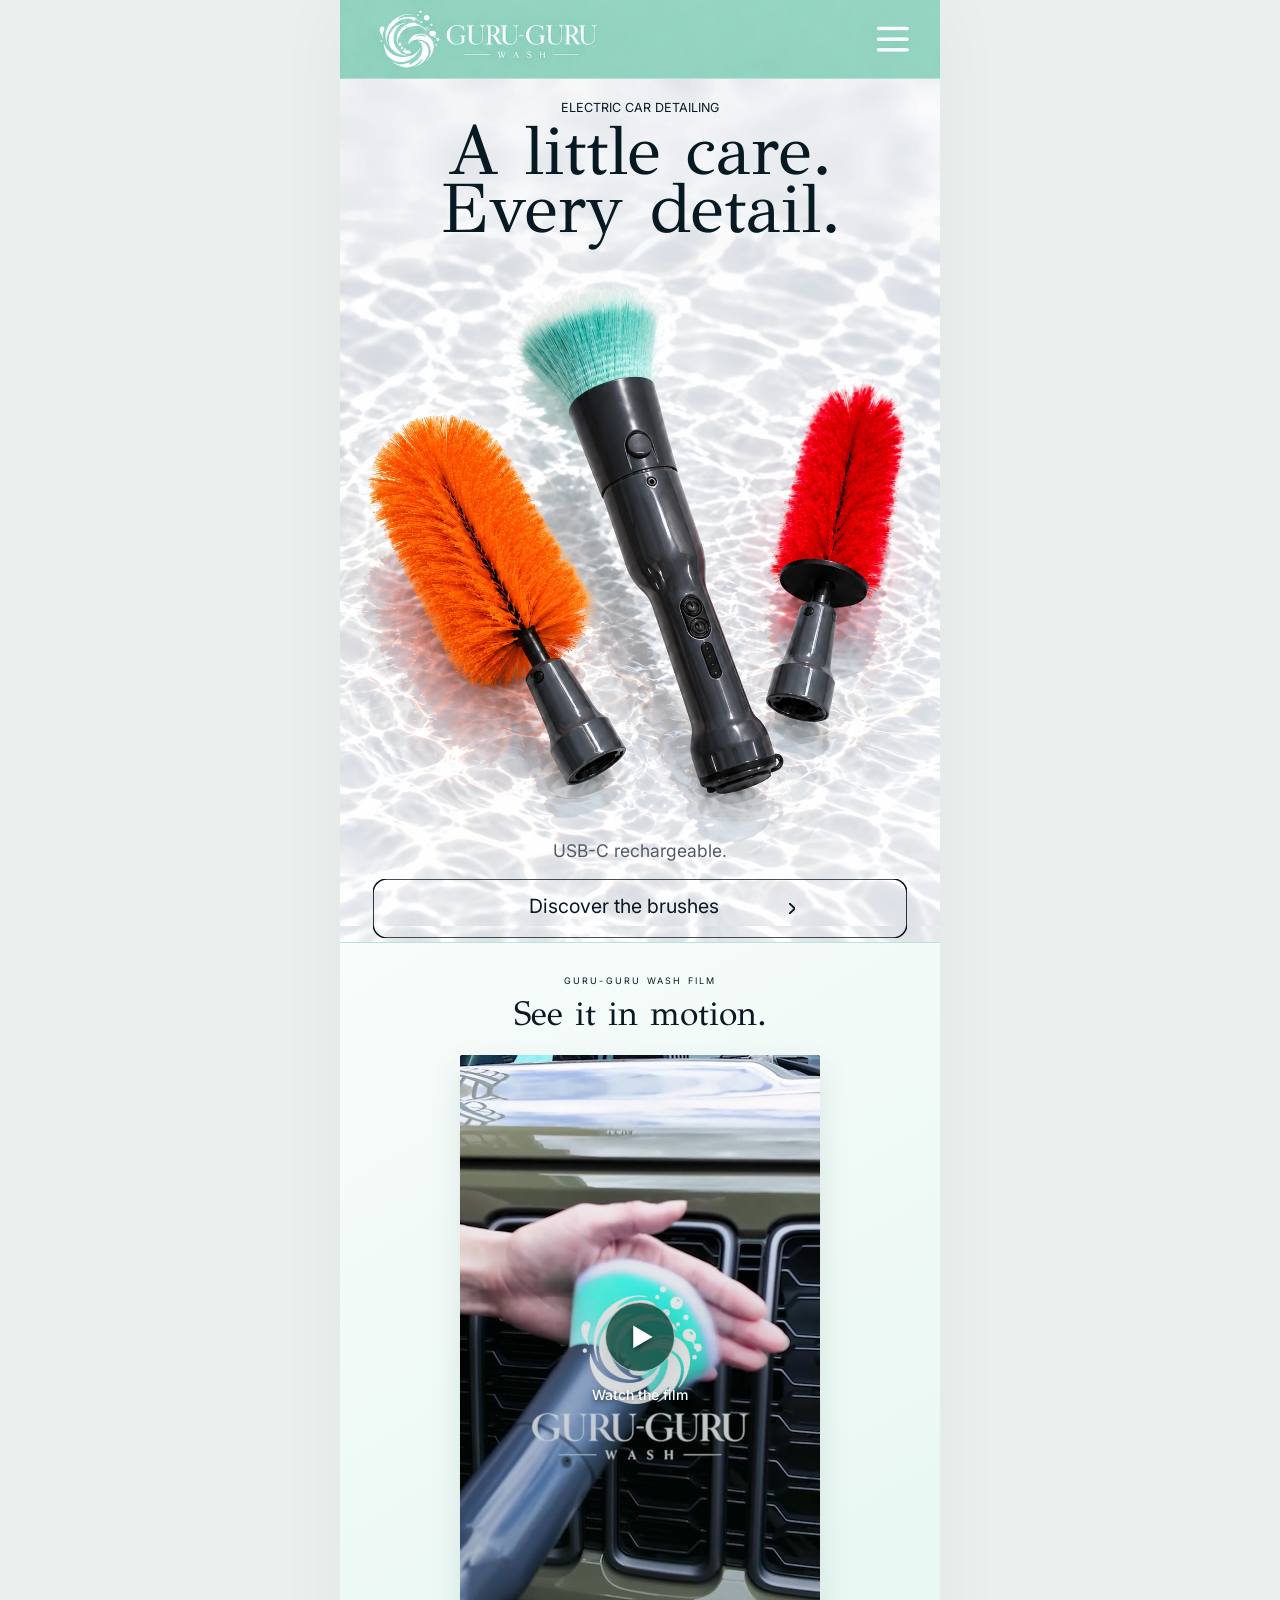
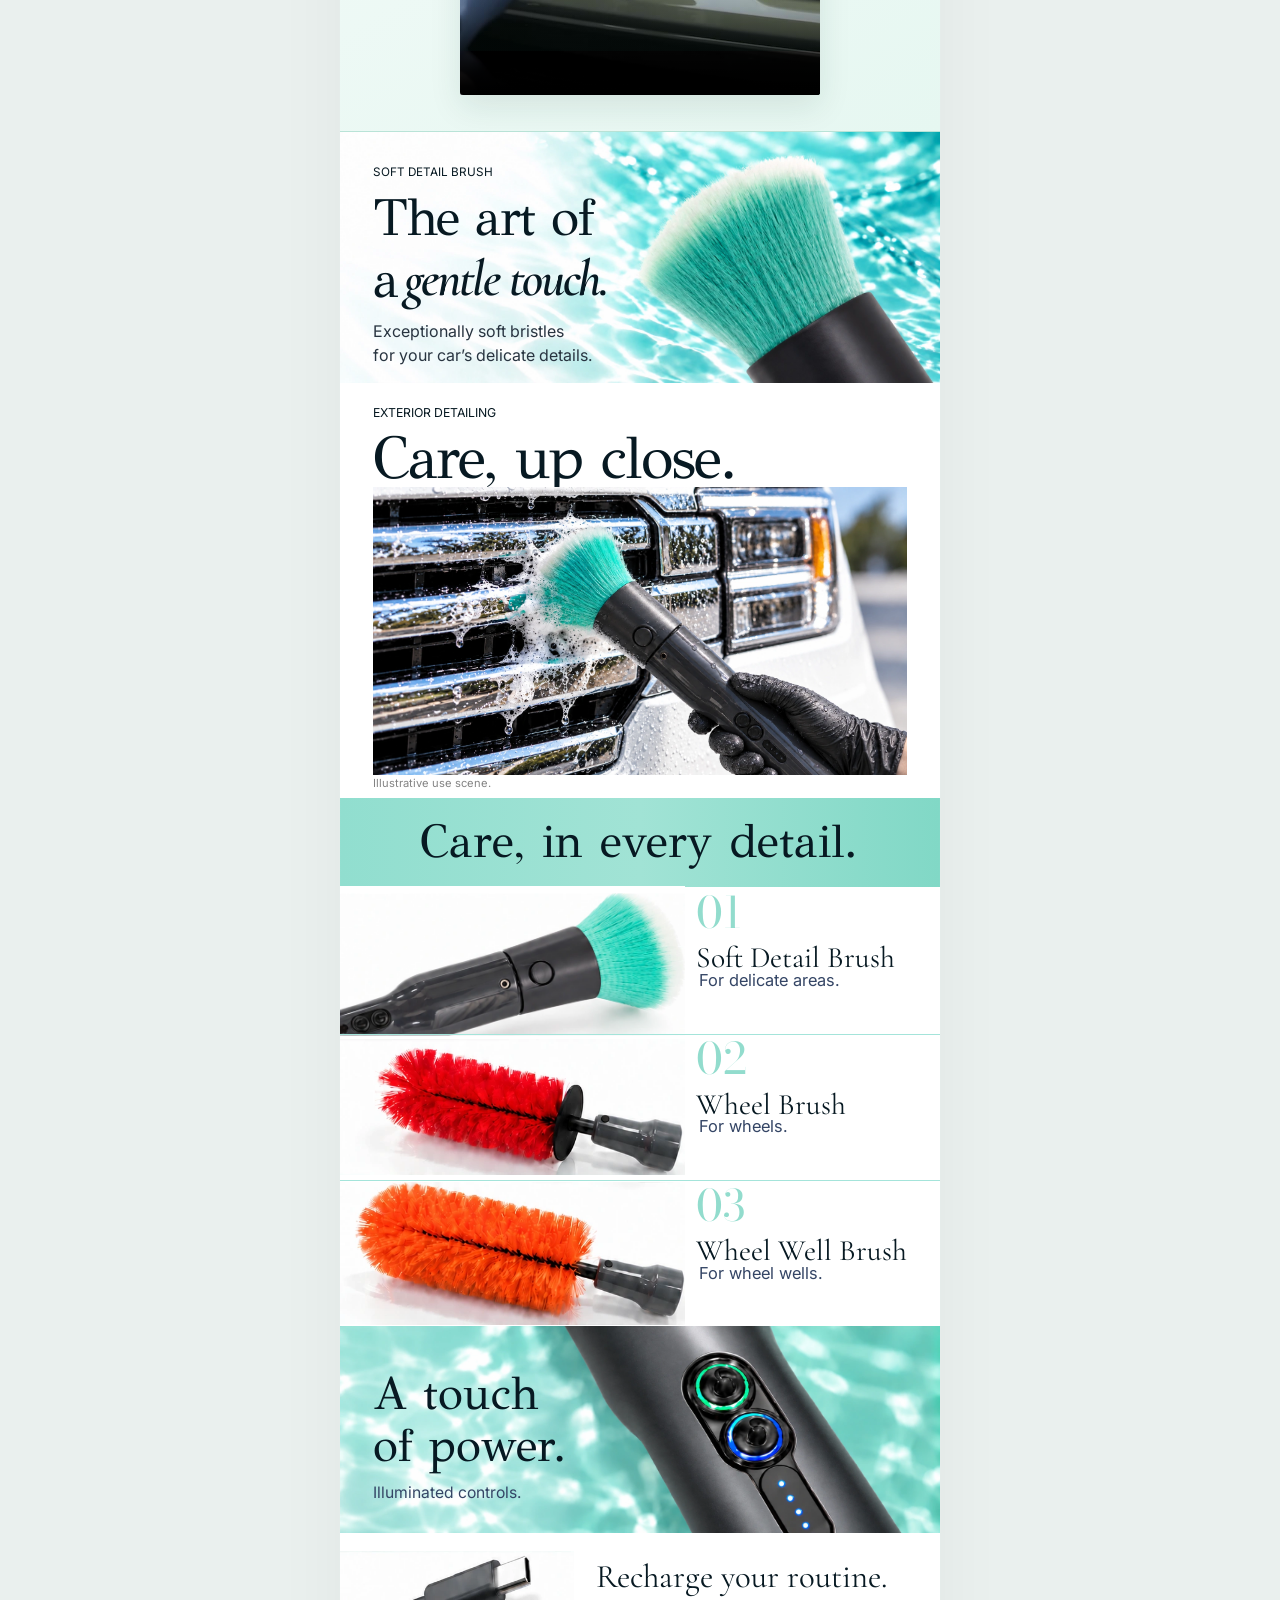
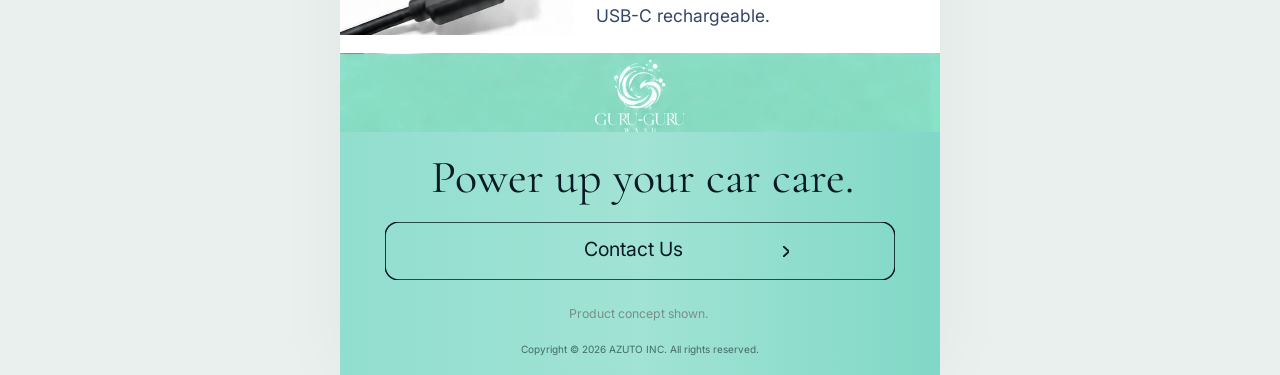
==== commit 9f001486: "最後のバナーを問い合わせ、コピーライト追加" ====
--- a/public/index.html
+++ b/public/index.html
@@ -1 +1 @@
-<!doctype html><html lang="en"><head><meta charset="UTF-8"><meta name="viewport" content="width=device-width,initial-scale=1"><meta name="theme-color" content="#92dacb"><title>GURU-GURU WASH — A little care. Every detail.</title><meta name="description" content="Explore the GURU-GURU WASH electric car detailing brush, soft detail brush, wheel brush and wheel well brush. Watch the product film."><link rel="stylesheet" href="styles.css"><script src="app.js" defer></script></head><body><a class="skip-link" href="#film">Skip to the product film</a><main aria-label="GURU-GURU WASH"><section class="design-section" id="top" style="aspect-ratio:430/675" aria-label="top"><img class="layer decoration" style="left:0.00000000%;top:0.00000000%;width:100.00000000%;height:100.00000000%;" src="assets/vector-1-3.svg" alt="" aria-hidden="true"><img class="layer" style="left:0.00000000%;top:8.41369685%;width:100.00000000%;height:91.57751917%;object-fit:fill" src="assets/12078bd660e031a751aaa487232bccf6da6c3f12.webp" alt="Mint electric detail brush with orange and red brush heads on sunlit water" loading="eager" fetchpriority="high" decoding="async"><img class="layer" style="left:0.00000000%;top:0.00000000%;width:100.00000000%;height:8.41369685%;object-fit:fill" src="assets/4e333676ea327f2b519486960598b577ccb3204f.webp" alt="GURU-GURU WASH" loading="eager" fetchpriority="high" decoding="async"><span class="text" style='left:36.86046512%;top:10.63591851%;width:26.27906977%;height:1.62962963%;font-family:"Inter", sans-serif;font-size:2.09302326cqw;font-weight:400;font-style:normal;line-height:1.22;letter-spacing:0.0em;color:#071922;'>ELECTRIC CAR DETAILING</span><span class="text" style='left:17.90697674%;top:11.40740741%;width:64.18604651%;height:9.18518519%;font-family:"GFS Didot", serif;font-size:11.62790698cqw;font-weight:400;font-style:normal;line-height:1.249;letter-spacing:0.0em;color:#071922;'>A little care.</span><span class="text" style='left:16.74418605%;top:17.48148148%;width:66.51162791%;height:9.18518519%;font-family:"GFS Didot", serif;font-size:11.62790698cqw;font-weight:400;font-style:normal;line-height:1.249;letter-spacing:0.0em;color:#071922;'>Every detail.</span><span class="text" style='left:35.46511628%;top:89.18518519%;width:29.06976744%;height:2.22222222%;font-family:"Inter", sans-serif;font-size:2.90697674cqw;font-weight:400;font-style:normal;line-height:1.22;letter-spacing:0.0em;color:#525967;'>USB-C rechargeable.</span><a class="layer cta" style="left:5.58139535%;top:93.33333333%;width:88.83720930%;height:6.22222222%;" href="#brushes"><img class="layer decoration" style="left:0.00000000%;top:0.00000000%;width:100.00000000%;height:100.00000000%;" src="assets/vector-1-11.svg" alt="" aria-hidden="true"><span class="text" style='left:29.18848168%;top:27.85717192%;width:36.91099476%;height:40.47619048%;font-family:"Inter", sans-serif;font-size:3.25581395cqw;font-weight:400;font-style:normal;line-height:1.22;letter-spacing:0.0em;color:#071922;'>Discover the brushes</span><img class="layer decoration" style="left:77.99999776%;top:40.47619048%;width:1.04712042%;height:19.04761905%;" src="assets/vector-1-13.svg" alt="" aria-hidden="true"></a><button class="menu-toggle" aria-label="Open navigation" aria-expanded="false" aria-controls="navigation"></button><nav id="navigation" class="navigation" hidden><a href="#film">Watch the film</a><a href="#detail">Soft detail brush</a><a href="#brushes">The brushes</a><a href="#recharge">Recharge</a></nav></section><section class="film-section" id="film" aria-labelledby="film-title"><p class="eyebrow">GURU-GURU WASH FILM</p><h1 id="film-title">See it in motion.</h1><div class="film-player"><video id="product-film" controls playsinline preload="none" poster="assets/video-poster.jpg" aria-label="GURU-GURU WASH product film"><source src="assets/guru-guru-film.mp4" type="video/mp4">Your browser does not support embedded video. <a href="assets/guru-guru-film.mp4">Watch the film</a>.</video><button class="play-overlay" aria-label="Play product film with sound"><span class="play-icon" aria-hidden="true">▶</span><span>Watch the film</span></button></div></section><section class="design-section" id="detail" style="aspect-ratio:430/181" aria-label="detail"><img class="layer decoration" style="left:0.00000000%;top:0.00000000%;width:100.00000000%;height:100.00000000%;" src="assets/vector-1-15.svg" alt="" aria-hidden="true"><img class="layer" style="left:0.00000000%;top:0.00000000%;width:100.00000000%;height:99.53873777%;object-fit:fill" src="assets/c82097d1d8f693a7e5e14d252ccf210f23c64552.webp" alt="Close-up of the soft mint brush bristles" loading="lazy" decoding="async"><span class="text" style='left:5.58139535%;top:13.03867424%;width:19.53488372%;height:5.52486188%;font-family:"Inter", sans-serif;font-size:1.95348828cqw;font-weight:400;font-style:normal;line-height:1.22;letter-spacing:0.0em;color:#071922;'>SOFT DETAIL BRUSH</span><span class="text" style='left:5.58139535%;top:21.54696133%;width:36.74418605%;height:25.41436464%;font-family:"GFS Didot", serif;font-size:8.60465116cqw;font-weight:400;font-style:normal;line-height:1.249;letter-spacing:-0.03em;color:#071922;'>The art of</span><span class="text" style='left:5.58139535%;top:45.85635359%;width:4.41860465%;height:25.41436464%;font-family:"GFS Didot", serif;font-size:8.60465116cqw;font-weight:400;font-style:normal;line-height:1.249;letter-spacing:-0.05em;color:#071922;'>a</span><span class="text" style='left:10.69767442%;top:45.85635359%;width:34.65116279%;height:24.86187845%;font-family:"Cormorant Garamond", serif;font-size:8.60465116cqw;font-weight:600;font-style:italic;line-height:1.22;letter-spacing:-0.04em;color:#071922;'>gentle touch.</span><span class="text" style='left:5.58139535%;top:75.41436464%;width:32.55813953%;height:7.73480663%;font-family:"Inter", sans-serif;font-size:2.67441860cqw;font-weight:400;font-style:normal;line-height:1.22;letter-spacing:0.0em;color:#283440;'>Exceptionally soft bristles</span><span class="text" style='left:5.58139535%;top:84.80662983%;width:36.97674419%;height:7.73480663%;font-family:"Inter", sans-serif;font-size:2.67441860cqw;font-weight:400;font-style:normal;line-height:1.22;letter-spacing:0.0em;color:#283440;'>for your car’s delicate details.</span></section><section class="design-section" id="exterior" style="aspect-ratio:430/296" aria-label="exterior"><img class="layer decoration" style="left:0.00000000%;top:0.00000000%;width:100.00000000%;height:100.00000000%;" src="assets/vector-1-23.svg" alt="" aria-hidden="true"><span class="text" style='left:5.58139535%;top:5.13513507%;width:20.93023256%;height:3.71621622%;font-family:"Inter", sans-serif;font-size:2.04651167cqw;font-weight:400;font-style:normal;line-height:1.22;letter-spacing:0.0em;color:#071922;'>EXTERIOR DETAILING</span><span class="text" style='left:5.58139535%;top:8.78378378%;width:61.16279070%;height:18.24324324%;font-family:"GFS Didot", serif;font-size:10.00000000cqw;font-weight:400;font-style:normal;line-height:1.249;letter-spacing:-0.03em;color:#071922;'>Care, up close.</span><img class="layer" style="left:5.58139535%;top:24.66216216%;width:88.83720930%;height:69.74668245%;object-fit:fill" src="assets/4eb3825cebb7f1436ebbb097691af4ce57286aa2.webp" alt="Black-gloved hand cleaning a Ford F-150 grille with the detail brush" loading="lazy" decoding="async"><span class="text" style='left:5.58139535%;top:94.93243243%;width:19.06976744%;height:3.37837838%;font-family:"Inter", sans-serif;font-size:1.86046512cqw;font-weight:400;font-style:normal;line-height:1.22;letter-spacing:0.0em;color:#838383;'>Illustrative use scene.</span></section><section class="design-section" id="brushes" style="aspect-ratio:430/379" aria-label="brushes"><img class="layer decoration" style="left:0.00000000%;top:0.00000000%;width:100.00000000%;height:100.00000000%;" src="assets/vector-1-29.svg" alt="" aria-hidden="true"><img class="layer decoration" style="left:0.00000000%;top:0.00000000%;width:100.00000000%;height:16.88654354%;" src="assets/vector-1-30.svg" alt="" aria-hidden="true"><span class="text" style='left:13.25581395%;top:2.63852243%;width:73.48837209%;height:11.08179420%;font-family:"GFS Didot", serif;font-size:7.90697674cqw;font-weight:400;font-style:normal;line-height:1.249;letter-spacing:0.0em;color:#071922;'>Care, in every detail.</span><div class="layer " style="left:0.00000000%;top:16.62269129%;width:100.00000000%;height:27.96833773%;"><img class="layer" style="left:0.00000000%;top:0.00000000%;width:57.50000000%;height:101.37609086%;object-fit:fill" src="assets/e1411d710f45fecf70c7c7f2d1c5ea45d2825590.webp" alt="Soft detail brush" loading="lazy" decoding="async"><span class="text" style='left:59.36046512%;top:0.00000000%;width:7.67441860%;height:44.33962264%;font-family:"Bodoni Moda", serif;font-size:7.20930233cqw;font-weight:400;font-style:normal;line-height:1.22;letter-spacing:0.0em;color:#92dccd;'>01</span><span class="text" style='left:59.36046512%;top:36.60377646%;width:33.72093023%;height:22.64150943%;font-family:Garamond, "Cormorant Garamond", serif;font-size:4.93023274cqw;font-weight:400;font-style:normal;line-height:1.22;letter-spacing:0.0em;color:#071922;'>Soft Detail Brush</span><span class="text" style='left:59.82558140%;top:56.79246435%;width:23.95348837%;height:13.20754717%;font-family:"Inter", sans-serif;font-size:2.74418609cqw;font-weight:400;font-style:normal;line-height:1.22;letter-spacing:0.0em;color:#344565;'>For delicate areas.</span><div class="layer" style="left:0.00000000%;top:100.00000000%;width:100.00000000%;height:0.00000000%;border-top:1px solid #a4e4da"></div></div><div class="layer " style="left:0.00000000%;top:44.32717678%;width:100.00000000%;height:27.96833773%;"><img class="layer" style="left:0.00000000%;top:4.74369841%;width:57.50000000%;height:91.45598502%;object-fit:fill" src="assets/ba5e79bafe6ea84a53a3f6c4bde3e201ac3fadea.webp" alt="Red wheel brush head" loading="lazy" decoding="async"><span class="text" style='left:59.36046512%;top:0.00000000%;width:8.60465116%;height:44.33962264%;font-family:"Bodoni Moda", serif;font-size:7.20930233cqw;font-weight:400;font-style:normal;line-height:1.22;letter-spacing:0.0em;color:#92dccd;'>02</span><span class="text" style='left:59.36046512%;top:36.60377646%;width:25.11627907%;height:22.64150943%;font-family:Garamond, "Cormorant Garamond", serif;font-size:4.93023274cqw;font-weight:400;font-style:normal;line-height:1.22;letter-spacing:0.0em;color:#071922;'>Wheel Brush</span><span class="text" style='left:59.82558140%;top:56.79246435%;width:14.88372093%;height:13.20754717%;font-family:"Inter", sans-serif;font-size:2.74418609cqw;font-weight:400;font-style:normal;line-height:1.22;letter-spacing:0.0em;color:#344565;'>For wheels.</span><div class="layer" style="left:0.00000000%;top:100.00000000%;width:100.00000000%;height:0.00000000%;border-top:1px solid #a4e4da"></div></div><div class="layer " style="left:0.00000000%;top:72.03166227%;width:94.01162791%;height:27.60945826%;"><img class="layer" style="left:0.00000000%;top:2.25551597%;width:61.16264688%;height:97.74448403%;object-fit:fill" src="assets/889edef1c54a1f2ee19d53c187ea4809b780e94b.webp" alt="Orange wheel well brush head" loading="lazy" decoding="async"><span class="text" style='left:63.14162028%;top:0.00000000%;width:8.90538033%;height:44.91596790%;font-family:"Bodoni Moda", serif;font-size:7.20930233cqw;font-weight:400;font-style:normal;line-height:1.22;letter-spacing:0.0em;color:#92dccd;'>03</span><span class="text" style='left:63.14162028%;top:37.07955332%;width:36.85837972%;height:22.93581340%;font-family:Garamond, "Cormorant Garamond", serif;font-size:4.93023274cqw;font-weight:400;font-style:normal;line-height:1.22;letter-spacing:0.0em;color:#071922;'>Wheel Well Brush</span><span class="text" style='left:63.63636364%;top:57.53067693%;width:22.01607916%;height:13.37922448%;font-family:"Inter", sans-serif;font-size:2.74418609cqw;font-weight:400;font-style:normal;line-height:1.22;letter-spacing:0.0em;color:#344565;'>For wheel wells.</span></div></section><section class="design-section" id="controls" style="aspect-ratio:430/148.232421875" aria-label="controls"><img class="layer decoration" style="left:0.00000000%;top:0.00000000%;width:100.00000000%;height:100.00000000%;" src="assets/vector-1-50.svg" alt="" aria-hidden="true"><img class="layer" style="left:0.00000000%;top:0.00000000%;width:100.00000000%;height:100.00000000%;object-fit:fill" src="assets/5d7c05f0a70a726f644fadfac836ff66edacab31.webp" alt="Close-up of the illuminated controls" loading="lazy" decoding="async"><span class="text" style='left:5.58139535%;top:18.88925489%;width:27.67441860%;height:27.65926609%;font-family:"GFS Didot", serif;font-size:7.67441860cqw;font-weight:400;font-style:normal;line-height:1.249;letter-spacing:0.0em;color:#071922;'>A touch</span><span class="text" style='left:5.58139535%;top:43.85005600%;width:32.55813953%;height:27.65926609%;font-family:"GFS Didot", serif;font-size:7.67441860cqw;font-weight:400;font-style:normal;line-height:1.249;letter-spacing:0.0em;color:#071922;'>of power.</span><span class="text" style='left:5.58139535%;top:76.02924888%;width:25.11627907%;height:9.44462745%;font-family:"Inter", sans-serif;font-size:2.62790702cqw;font-weight:400;font-style:normal;line-height:1.22;letter-spacing:0.0em;color:#344565;'>Illuminated controls.</span></section><section class="design-section" id="recharge" style="aspect-ratio:430/86" aria-label="recharge"><img class="layer decoration" style="left:0.00000000%;top:0.00000000%;width:100.00000000%;height:100.00000000%;" src="assets/vector-1-56.svg" alt="" aria-hidden="true"><img class="layer" style="left:0.00000000%;top:14.67391280%;width:38.99999929%;height:70.65217218%;object-fit:fill" src="assets/ac0fb3f8f70a43cd18c994c7653aa03caca56e56.webp" alt="USB-C charging cable" loading="lazy" decoding="async"><span class="text" style='left:42.72092952%;top:20.34883721%;width:48.13953488%;height:30.23255814%;font-family:Garamond, "Cormorant Garamond", serif;font-size:5.46511628cqw;font-weight:400;font-style:normal;line-height:1.22;letter-spacing:0.0em;color:#071922;'>Recharge your routine.</span><span class="text" style='left:42.72092952%;top:59.88372093%;width:29.06976744%;height:17.44186047%;font-family:"Inter", sans-serif;font-size:2.90697674cqw;font-weight:400;font-style:normal;line-height:1.22;letter-spacing:0.0em;color:#344565;'>USB-C rechargeable.</span></section><section class="design-section" id="explore" style="aspect-ratio:430/207" aria-label="explore"><img class="layer decoration" style="left:0.00000000%;top:0.00000000%;width:100.00000000%;height:100.00000000%;" src="assets/vector-1-61.svg" alt="" aria-hidden="true"><img class="layer" style="left:0.00000000%;top:0.00000000%;width:100.00000000%;height:27.34996224%;object-fit:fill" src="assets/e4d475ea214ee52de8d591348e18c42625c4cd3a.webp" alt="GURU-GURU WASH" loading="lazy" decoding="async"><span class="text" style='left:15.11627907%;top:33.33333333%;width:70.00000000%;height:17.87439614%;font-family:Garamond, "Cormorant Garamond", serif;font-size:7.67441860cqw;font-weight:400;font-style:normal;line-height:1.22;letter-spacing:0.0em;color:#071922;'>Power up your car care.</span><a class="layer cta" style="left:7.44186047%;top:58.45410628%;width:85.11627907%;height:20.28985507%;" href="mailto:info@azutoinc.com"><img class="layer decoration" style="left:0.00000000%;top:0.00000000%;width:100.00000000%;height:100.00000000%;" src="assets/vector-1-65.svg" alt="" aria-hidden="true"><span class="text" style='left:0%;top:27.85713559%;width:100%;height:40.47619048%;font-family:"Inter", sans-serif;font-size:3.25581395cqw;font-weight:400;font-style:normal;line-height:1.22;letter-spacing:0.0em;color:#071922;text-align:center;padding-right:12px;'>問い合わせ</span><img class="layer decoration" style="left:78.00000300%;top:40.47619048%;width:1.09289617%;height:19.04761905%;" src="assets/vector-1-67.svg" alt="" aria-hidden="true"></a><span class="text" style='left:38.13953488%;top:88.01932220%;width:23.72093023%;height:5.31400966%;font-family:"Inter", sans-serif;font-size:2.04651167cqw;font-weight:400;font-style:normal;line-height:1.22;letter-spacing:0.0em;color:#778f87;'>Product concept shown.</span></section></main></body></html>+<!doctype html><html lang="en"><head><meta charset="UTF-8"><meta name="viewport" content="width=device-width,initial-scale=1"><meta name="theme-color" content="#92dacb"><title>GURU-GURU WASH — A little care. Every detail.</title><meta name="description" content="Explore the GURU-GURU WASH electric car detailing brush, soft detail brush, wheel brush and wheel well brush. Watch the product film."><link rel="stylesheet" href="styles.css"><script src="app.js" defer></script><style id="header-edge-fix">#top > img[alt="GURU-GURU WASH"]{left:-0.4%!important;width:100.4%!important}</style></head><body><a class="skip-link" href="#film">Skip to the product film</a><main aria-label="GURU-GURU WASH"><section class="design-section" id="top" style="aspect-ratio:430/675" aria-label="top"><img class="layer decoration" style="left:0.00000000%;top:0.00000000%;width:100.00000000%;height:100.00000000%;" src="assets/vector-1-3.svg" alt="" aria-hidden="true"><img class="layer" style="left:0.00000000%;top:8.41369685%;width:100.00000000%;height:91.57751917%;object-fit:fill" src="assets/12078bd660e031a751aaa487232bccf6da6c3f12.webp" alt="Mint electric detail brush with orange and red brush heads on sunlit water" loading="eager" fetchpriority="high" decoding="async"><img class="layer" style="left:0.00000000%;top:0.00000000%;width:100.00000000%;height:8.41369685%;object-fit:fill" src="assets/4e333676ea327f2b519486960598b577ccb3204f.webp" alt="GURU-GURU WASH" loading="eager" fetchpriority="high" decoding="async"><span class="text" style='left:36.86046512%;top:10.63591851%;width:26.27906977%;height:1.62962963%;font-family:"Inter", sans-serif;font-size:2.09302326cqw;font-weight:400;font-style:normal;line-height:1.22;letter-spacing:0.0em;color:#071922;'>ELECTRIC CAR DETAILING</span><span class="text" style='left:17.90697674%;top:11.40740741%;width:64.18604651%;height:9.18518519%;font-family:"GFS Didot", serif;font-size:11.62790698cqw;font-weight:400;font-style:normal;line-height:1.249;letter-spacing:0.0em;color:#071922;'>A little care.</span><span class="text" style='left:16.74418605%;top:17.48148148%;width:66.51162791%;height:9.18518519%;font-family:"GFS Didot", serif;font-size:11.62790698cqw;font-weight:400;font-style:normal;line-height:1.249;letter-spacing:0.0em;color:#071922;'>Every detail.</span><span class="text" style='left:35.46511628%;top:89.18518519%;width:29.06976744%;height:2.22222222%;font-family:"Inter", sans-serif;font-size:2.90697674cqw;font-weight:400;font-style:normal;line-height:1.22;letter-spacing:0.0em;color:#525967;'>USB-C rechargeable.</span><a class="layer cta" style="left:5.58139535%;top:93.33333333%;width:88.83720930%;height:6.22222222%;" href="#brushes"><img class="layer decoration" style="left:0.00000000%;top:0.00000000%;width:100.00000000%;height:100.00000000%;" src="assets/vector-1-11.svg" alt="" aria-hidden="true"><span class="text" style='left:29.18848168%;top:27.85717192%;width:36.91099476%;height:40.47619048%;font-family:"Inter", sans-serif;font-size:3.25581395cqw;font-weight:400;font-style:normal;line-height:1.22;letter-spacing:0.0em;color:#071922;'>Discover the brushes</span><img class="layer decoration" style="left:77.99999776%;top:40.47619048%;width:1.04712042%;height:19.04761905%;" src="assets/vector-1-13.svg" alt="" aria-hidden="true"></a><button class="menu-toggle" aria-label="Open navigation" aria-expanded="false" aria-controls="navigation"></button><nav id="navigation" class="navigation" hidden><a href="#film">Watch the film</a><a href="#detail">Soft detail brush</a><a href="#brushes">The brushes</a><a href="mailto:info@azutoinc.com">Contact Us</a></nav></section><section class="film-section" id="film" aria-labelledby="film-title"><p class="eyebrow">GURU-GURU WASH FILM</p><h1 id="film-title">See it in motion.</h1><div class="film-player"><video id="product-film" controls playsinline preload="none" poster="assets/video-poster.jpg" aria-label="GURU-GURU WASH product film"><source src="assets/guru-guru-film.mp4" type="video/mp4">Your browser does not support embedded video. <a href="assets/guru-guru-film.mp4">Watch the film</a>.</video><button class="play-overlay" aria-label="Play product film with sound"><span class="play-icon" aria-hidden="true">▶</span><span>Watch the film</span></button></div></section><section class="design-section" id="detail" style="aspect-ratio:430/181" aria-label="detail"><img class="layer decoration" style="left:0.00000000%;top:0.00000000%;width:100.00000000%;height:100.00000000%;" src="assets/vector-1-15.svg" alt="" aria-hidden="true"><img class="layer" style="left:0.00000000%;top:0.00000000%;width:100.00000000%;height:99.53873777%;object-fit:fill" src="assets/c82097d1d8f693a7e5e14d252ccf210f23c64552.webp" alt="Close-up of the soft mint brush bristles" loading="lazy" decoding="async"><span class="text" style='left:5.58139535%;top:13.03867424%;width:19.53488372%;height:5.52486188%;font-family:"Inter", sans-serif;font-size:1.95348828cqw;font-weight:400;font-style:normal;line-height:1.22;letter-spacing:0.0em;color:#071922;'>SOFT DETAIL BRUSH</span><span class="text" style='left:5.58139535%;top:21.54696133%;width:36.74418605%;height:25.41436464%;font-family:"GFS Didot", serif;font-size:8.60465116cqw;font-weight:400;font-style:normal;line-height:1.249;letter-spacing:-0.03em;color:#071922;'>The art of</span><span class="text" style='left:5.58139535%;top:45.85635359%;width:4.41860465%;height:25.41436464%;font-family:"GFS Didot", serif;font-size:8.60465116cqw;font-weight:400;font-style:normal;line-height:1.249;letter-spacing:-0.05em;color:#071922;'>a</span><span class="text" style='left:10.69767442%;top:45.85635359%;width:34.65116279%;height:24.86187845%;font-family:"Cormorant Garamond", serif;font-size:8.60465116cqw;font-weight:600;font-style:italic;line-height:1.22;letter-spacing:-0.04em;color:#071922;'>gentle touch.</span><span class="text" style='left:5.58139535%;top:75.41436464%;width:32.55813953%;height:7.73480663%;font-family:"Inter", sans-serif;font-size:2.67441860cqw;font-weight:400;font-style:normal;line-height:1.22;letter-spacing:0.0em;color:#283440;'>Exceptionally soft bristles</span><span class="text" style='left:5.58139535%;top:84.80662983%;width:36.97674419%;height:7.73480663%;font-family:"Inter", sans-serif;font-size:2.67441860cqw;font-weight:400;font-style:normal;line-height:1.22;letter-spacing:0.0em;color:#283440;'>for your car’s delicate details.</span></section><section class="design-section" id="exterior" style="aspect-ratio:430/296" aria-label="exterior"><img class="layer decoration" style="left:0.00000000%;top:0.00000000%;width:100.00000000%;height:100.00000000%;" src="assets/vector-1-23.svg" alt="" aria-hidden="true"><span class="text" style='left:5.58139535%;top:5.13513507%;width:20.93023256%;height:3.71621622%;font-family:"Inter", sans-serif;font-size:2.04651167cqw;font-weight:400;font-style:normal;line-height:1.22;letter-spacing:0.0em;color:#071922;'>EXTERIOR DETAILING</span><span class="text" style='left:5.58139535%;top:8.78378378%;width:61.16279070%;height:18.24324324%;font-family:"GFS Didot", serif;font-size:10.00000000cqw;font-weight:400;font-style:normal;line-height:1.249;letter-spacing:-0.03em;color:#071922;'>Care, up close.</span><img class="layer" style="left:5.58139535%;top:24.66216216%;width:88.83720930%;height:69.74668245%;object-fit:fill" src="assets/4eb3825cebb7f1436ebbb097691af4ce57286aa2.webp" alt="Black-gloved hand cleaning a Ford F-150 grille with the detail brush" loading="lazy" decoding="async"><span class="text" style='left:5.58139535%;top:94.93243243%;width:19.06976744%;height:3.37837838%;font-family:"Inter", sans-serif;font-size:1.86046512cqw;font-weight:400;font-style:normal;line-height:1.22;letter-spacing:0.0em;color:#838383;'>Illustrative use scene.</span></section><section class="design-section" id="brushes" style="aspect-ratio:430/379" aria-label="brushes"><img class="layer decoration" style="left:0.00000000%;top:0.00000000%;width:100.00000000%;height:100.00000000%;" src="assets/vector-1-29.svg" alt="" aria-hidden="true"><img class="layer decoration" style="left:0.00000000%;top:0.00000000%;width:100.00000000%;height:16.88654354%;" src="assets/vector-1-30.svg" alt="" aria-hidden="true"><span class="text" style='left:13.25581395%;top:2.63852243%;width:73.48837209%;height:11.08179420%;font-family:"GFS Didot", serif;font-size:7.90697674cqw;font-weight:400;font-style:normal;line-height:1.249;letter-spacing:0.0em;color:#071922;'>Care, in every detail.</span><div class="layer " style="left:0.00000000%;top:16.62269129%;width:100.00000000%;height:27.96833773%;"><img class="layer" style="left:0.00000000%;top:0.00000000%;width:57.50000000%;height:101.37609086%;object-fit:fill" src="assets/e1411d710f45fecf70c7c7f2d1c5ea45d2825590.webp" alt="Soft detail brush" loading="lazy" decoding="async"><span class="text" style='left:59.36046512%;top:0.00000000%;width:7.67441860%;height:44.33962264%;font-family:"Bodoni Moda", serif;font-size:7.20930233cqw;font-weight:400;font-style:normal;line-height:1.22;letter-spacing:0.0em;color:#92dccd;'>01</span><span class="text" style='left:59.36046512%;top:36.60377646%;width:33.72093023%;height:22.64150943%;font-family:Garamond, "Cormorant Garamond", serif;font-size:4.93023274cqw;font-weight:400;font-style:normal;line-height:1.22;letter-spacing:0.0em;color:#071922;'>Soft Detail Brush</span><span class="text" style='left:59.82558140%;top:56.79246435%;width:23.95348837%;height:13.20754717%;font-family:"Inter", sans-serif;font-size:2.74418609cqw;font-weight:400;font-style:normal;line-height:1.22;letter-spacing:0.0em;color:#344565;'>For delicate areas.</span><div class="layer" style="left:0.00000000%;top:100.00000000%;width:100.00000000%;height:0.00000000%;border-top:1px solid #a4e4da"></div></div><div class="layer " style="left:0.00000000%;top:44.32717678%;width:100.00000000%;height:27.96833773%;"><img class="layer" style="left:0.00000000%;top:4.74369841%;width:57.50000000%;height:91.45598502%;object-fit:fill" src="assets/ba5e79bafe6ea84a53a3f6c4bde3e201ac3fadea.webp" alt="Red wheel brush head" loading="lazy" decoding="async"><span class="text" style='left:59.36046512%;top:0.00000000%;width:8.60465116%;height:44.33962264%;font-family:"Bodoni Moda", serif;font-size:7.20930233cqw;font-weight:400;font-style:normal;line-height:1.22;letter-spacing:0.0em;color:#92dccd;'>02</span><span class="text" style='left:59.36046512%;top:36.60377646%;width:25.11627907%;height:22.64150943%;font-family:Garamond, "Cormorant Garamond", serif;font-size:4.93023274cqw;font-weight:400;font-style:normal;line-height:1.22;letter-spacing:0.0em;color:#071922;'>Wheel Brush</span><span class="text" style='left:59.82558140%;top:56.79246435%;width:14.88372093%;height:13.20754717%;font-family:"Inter", sans-serif;font-size:2.74418609cqw;font-weight:400;font-style:normal;line-height:1.22;letter-spacing:0.0em;color:#344565;'>For wheels.</span><div class="layer" style="left:0.00000000%;top:100.00000000%;width:100.00000000%;height:0.00000000%;border-top:1px solid #a4e4da"></div></div><div class="layer " style="left:0.00000000%;top:72.03166227%;width:94.01162791%;height:27.60945826%;"><img class="layer" style="left:0.00000000%;top:2.25551597%;width:61.16264688%;height:97.74448403%;object-fit:fill" src="assets/889edef1c54a1f2ee19d53c187ea4809b780e94b.webp" alt="Orange wheel well brush head" loading="lazy" decoding="async"><span class="text" style='left:63.14162028%;top:0.00000000%;width:8.90538033%;height:44.91596790%;font-family:"Bodoni Moda", serif;font-size:7.20930233cqw;font-weight:400;font-style:normal;line-height:1.22;letter-spacing:0.0em;color:#92dccd;'>03</span><span class="text" style='left:63.14162028%;top:37.07955332%;width:36.85837972%;height:22.93581340%;font-family:Garamond, "Cormorant Garamond", serif;font-size:4.93023274cqw;font-weight:400;font-style:normal;line-height:1.22;letter-spacing:0.0em;color:#071922;'>Wheel Well Brush</span><span class="text" style='left:63.63636364%;top:57.53067693%;width:22.01607916%;height:13.37922448%;font-family:"Inter", sans-serif;font-size:2.74418609cqw;font-weight:400;font-style:normal;line-height:1.22;letter-spacing:0.0em;color:#344565;'>For wheel wells.</span></div></section><section class="design-section" id="controls" style="aspect-ratio:430/148.232421875" aria-label="controls"><img class="layer decoration" style="left:0.00000000%;top:0.00000000%;width:100.00000000%;height:100.00000000%;" src="assets/vector-1-50.svg" alt="" aria-hidden="true"><img class="layer" style="left:0.00000000%;top:0.00000000%;width:100.00000000%;height:100.00000000%;object-fit:fill" src="assets/5d7c05f0a70a726f644fadfac836ff66edacab31.webp" alt="Close-up of the illuminated controls" loading="lazy" decoding="async"><span class="text" style='left:5.58139535%;top:18.88925489%;width:27.67441860%;height:27.65926609%;font-family:"GFS Didot", serif;font-size:7.67441860cqw;font-weight:400;font-style:normal;line-height:1.249;letter-spacing:0.0em;color:#071922;'>A touch</span><span class="text" style='left:5.58139535%;top:43.85005600%;width:32.55813953%;height:27.65926609%;font-family:"GFS Didot", serif;font-size:7.67441860cqw;font-weight:400;font-style:normal;line-height:1.249;letter-spacing:0.0em;color:#071922;'>of power.</span><span class="text" style='left:5.58139535%;top:76.02924888%;width:25.11627907%;height:9.44462745%;font-family:"Inter", sans-serif;font-size:2.62790702cqw;font-weight:400;font-style:normal;line-height:1.22;letter-spacing:0.0em;color:#344565;'>Illuminated controls.</span></section><section class="design-section" id="recharge" style="aspect-ratio:430/86" aria-label="recharge"><img class="layer decoration" style="left:0.00000000%;top:0.00000000%;width:100.00000000%;height:100.00000000%;" src="assets/vector-1-56.svg" alt="" aria-hidden="true"><img class="layer" style="left:0.00000000%;top:14.67391280%;width:38.99999929%;height:70.65217218%;object-fit:fill" src="assets/ac0fb3f8f70a43cd18c994c7653aa03caca56e56.webp" alt="USB-C charging cable" loading="lazy" decoding="async"><span class="text" style='left:42.72092952%;top:20.34883721%;width:48.13953488%;height:30.23255814%;font-family:Garamond, "Cormorant Garamond", serif;font-size:5.46511628cqw;font-weight:400;font-style:normal;line-height:1.22;letter-spacing:0.0em;color:#071922;'>Recharge your routine.</span><span class="text" style='left:42.72092952%;top:59.88372093%;width:29.06976744%;height:17.44186047%;font-family:"Inter", sans-serif;font-size:2.90697674cqw;font-weight:400;font-style:normal;line-height:1.22;letter-spacing:0.0em;color:#344565;'>USB-C rechargeable.</span></section><section class="design-section" id="explore" style="aspect-ratio:430/207" aria-label="explore"><img class="layer decoration" style="left:0.00000000%;top:0.00000000%;width:100.00000000%;height:100.00000000%;" src="assets/vector-1-61.svg" alt="" aria-hidden="true"><img class="layer" style="left:0.00000000%;top:0.00000000%;width:100.00000000%;height:27.34996224%;object-fit:fill" src="assets/e4d475ea214ee52de8d591348e18c42625c4cd3a.webp" alt="GURU-GURU WASH" loading="lazy" decoding="async"><span class="text" style='left:15.11627907%;top:33.33333333%;width:70.00000000%;height:17.87439614%;font-family:Garamond, "Cormorant Garamond", serif;font-size:7.67441860cqw;font-weight:400;font-style:normal;line-height:1.22;letter-spacing:0.0em;color:#071922;'>Power up your car care.</span><a class="layer cta" style="left:7.44186047%;top:58.45410628%;width:85.11627907%;height:20.28985507%;" href="mailto:info@azutoinc.com"><img class="layer decoration" style="left:0.00000000%;top:0.00000000%;width:100.00000000%;height:100.00000000%;" src="assets/vector-1-65.svg" alt="" aria-hidden="true"><span class="text" style='left:0%;top:27.85713559%;width:100%;height:40.47619048%;font-family:"Inter", sans-serif;font-size:3.25581395cqw;font-weight:400;font-style:normal;line-height:1.22;letter-spacing:0.0em;color:#071922;text-align:center;padding-right:12px;'>Contact Us</span><img class="layer decoration" style="left:78.00000300%;top:40.47619048%;width:1.09289617%;height:19.04761905%;" src="assets/vector-1-67.svg" alt="" aria-hidden="true"></a><span class="text" style='left:38.13953488%;top:88.01932220%;width:23.72093023%;height:5.31400966%;font-family:"Inter", sans-serif;font-size:2.04651167cqw;font-weight:400;font-style:normal;line-height:1.22;letter-spacing:0.0em;color:#778f87;'>Product concept shown.</span></section><footer style="margin:0;padding:0 12px 18px;background:linear-gradient(90deg,#91decf 0%,#a1e3d5 50%,#81d8c6 100%);text-align:center;font:10px/1.5 Inter,Arial,sans-serif;color:#426c65;">Copyright © 2026 AZUTO INC. All rights reserved.</footer></main></body></html>
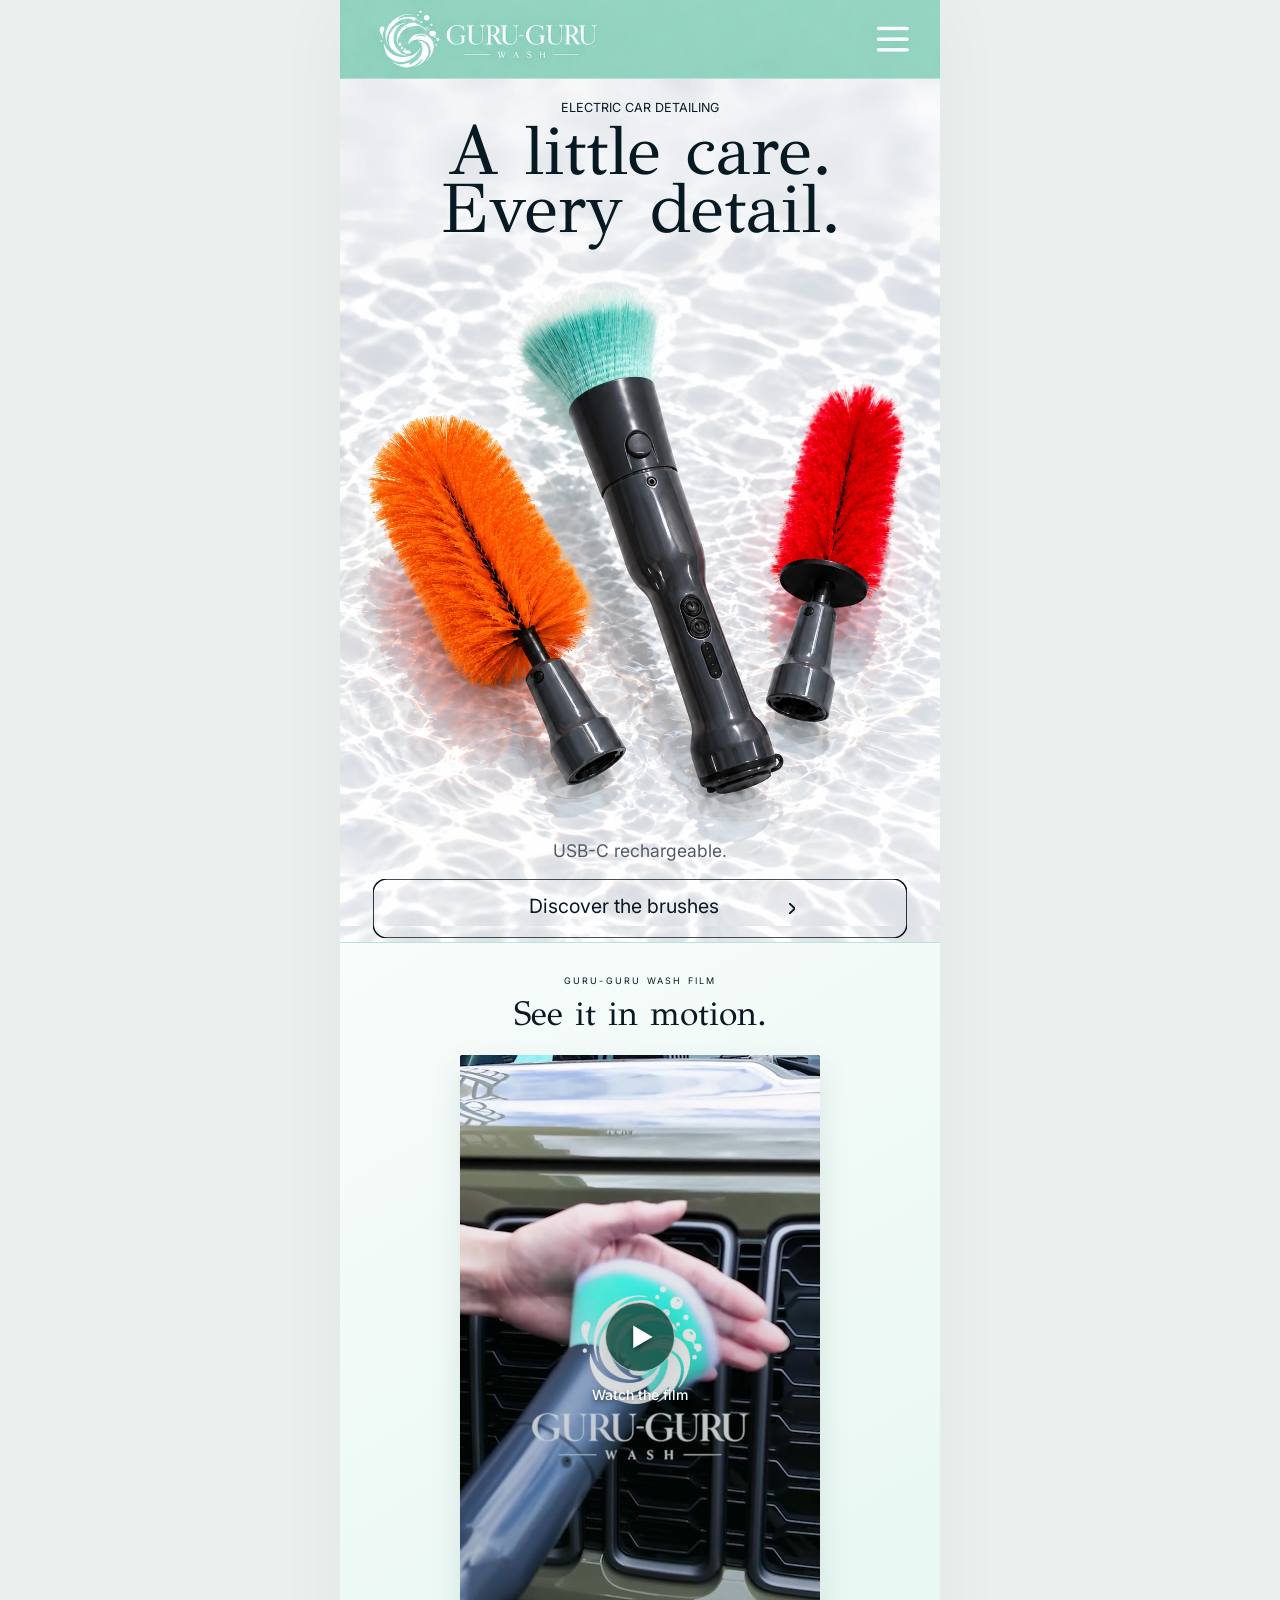
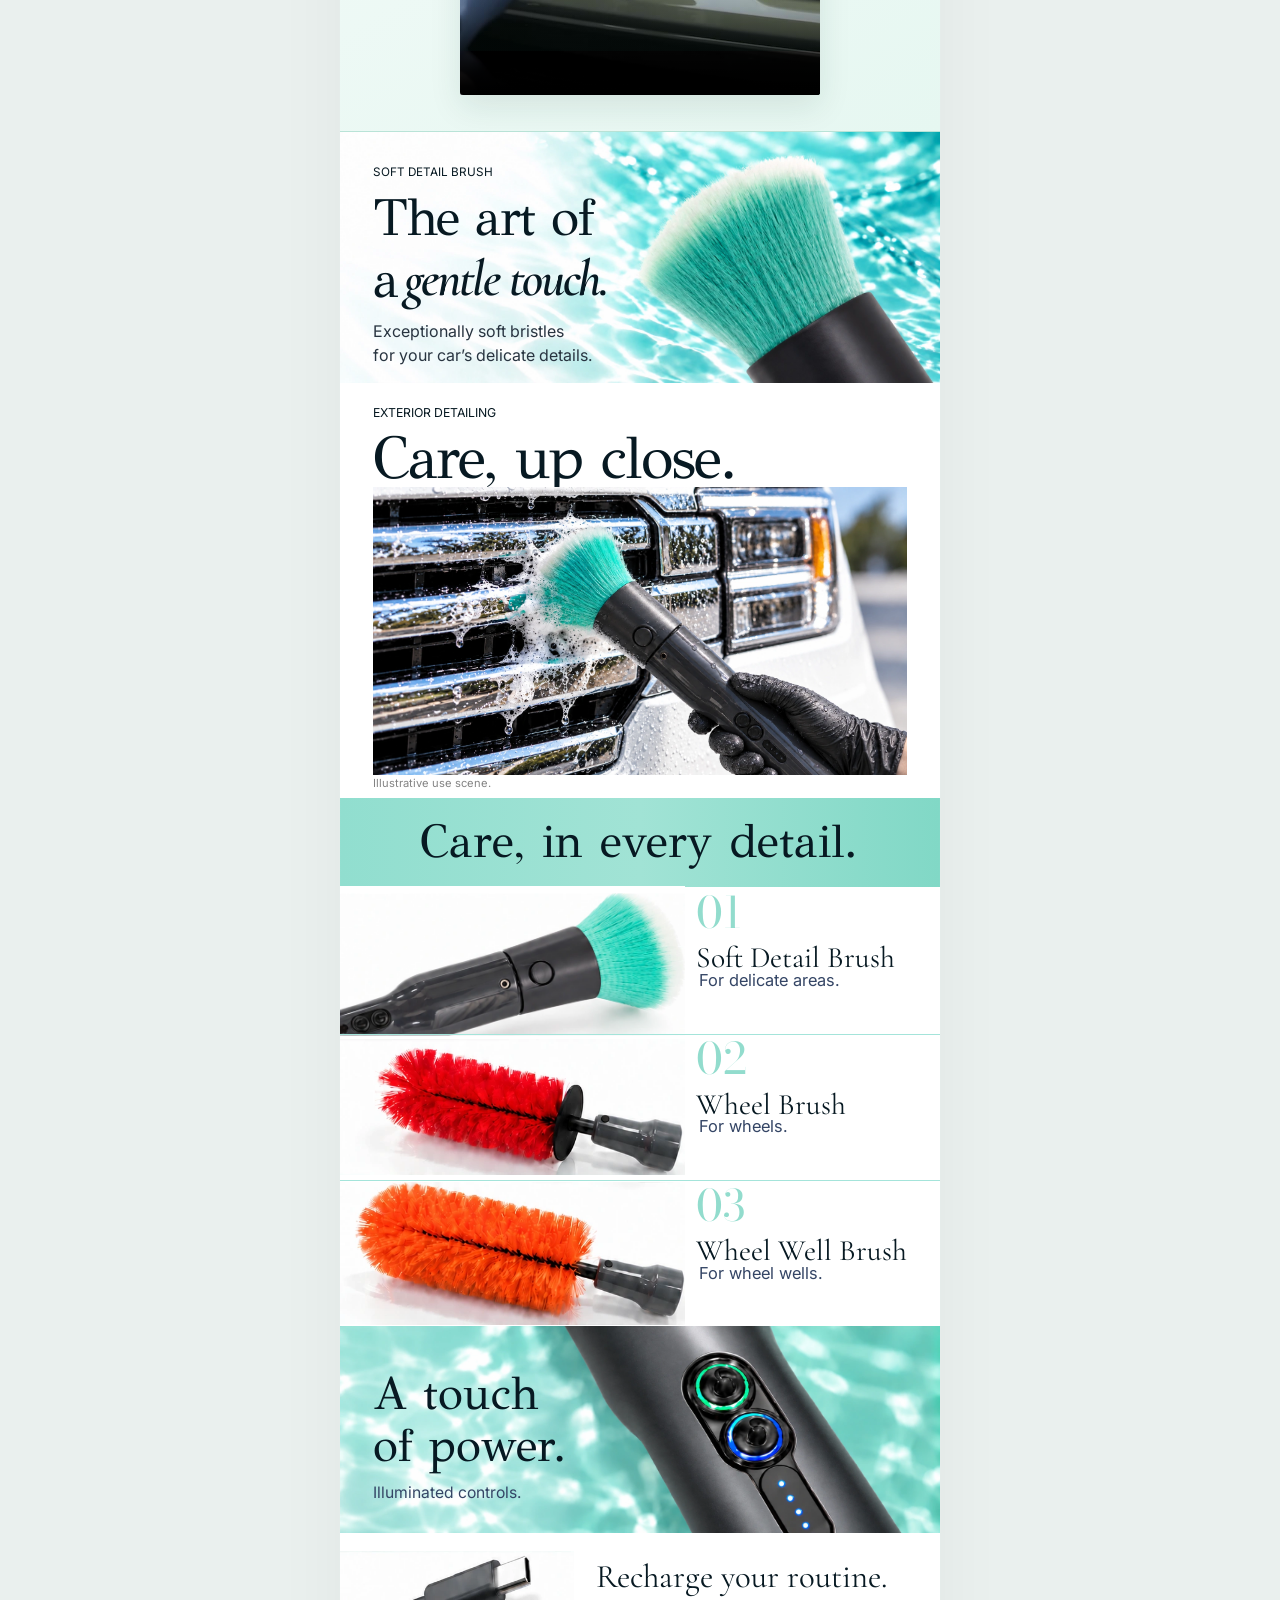
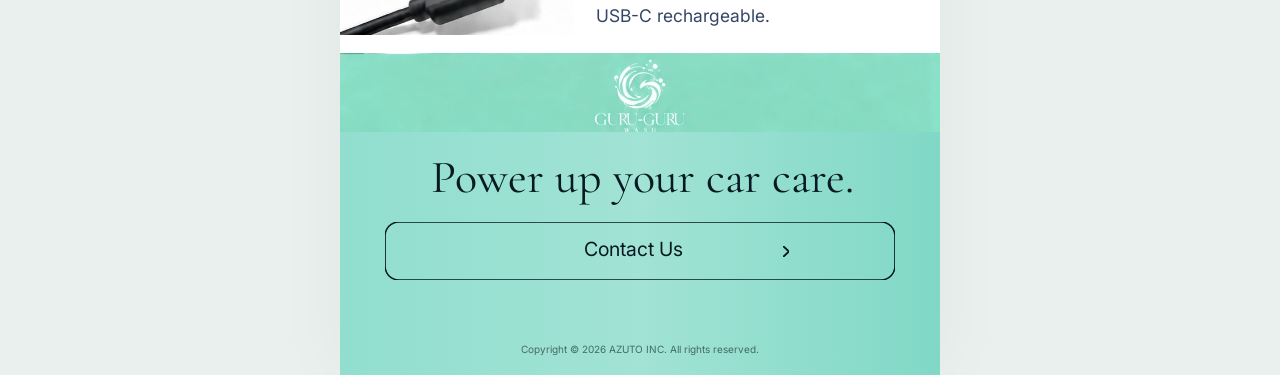
==== commit dcdcee16: "文言削除 コピーライト上にあるProduct concept shown.を削除" ====
--- a/public/index.html
+++ b/public/index.html
@@ -1 +1 @@
-<!doctype html><html lang="en"><head><meta charset="UTF-8"><meta name="viewport" content="width=device-width,initial-scale=1"><meta name="theme-color" content="#92dacb"><title>GURU-GURU WASH — A little care. Every detail.</title><meta name="description" content="Explore the GURU-GURU WASH electric car detailing brush, soft detail brush, wheel brush and wheel well brush. Watch the product film."><link rel="stylesheet" href="styles.css"><script src="app.js" defer></script><style id="header-edge-fix">#top > img[alt="GURU-GURU WASH"]{left:-0.4%!important;width:100.4%!important}</style></head><body><a class="skip-link" href="#film">Skip to the product film</a><main aria-label="GURU-GURU WASH"><section class="design-section" id="top" style="aspect-ratio:430/675" aria-label="top"><img class="layer decoration" style="left:0.00000000%;top:0.00000000%;width:100.00000000%;height:100.00000000%;" src="assets/vector-1-3.svg" alt="" aria-hidden="true"><img class="layer" style="left:0.00000000%;top:8.41369685%;width:100.00000000%;height:91.57751917%;object-fit:fill" src="assets/12078bd660e031a751aaa487232bccf6da6c3f12.webp" alt="Mint electric detail brush with orange and red brush heads on sunlit water" loading="eager" fetchpriority="high" decoding="async"><img class="layer" style="left:0.00000000%;top:0.00000000%;width:100.00000000%;height:8.41369685%;object-fit:fill" src="assets/4e333676ea327f2b519486960598b577ccb3204f.webp" alt="GURU-GURU WASH" loading="eager" fetchpriority="high" decoding="async"><span class="text" style='left:36.86046512%;top:10.63591851%;width:26.27906977%;height:1.62962963%;font-family:"Inter", sans-serif;font-size:2.09302326cqw;font-weight:400;font-style:normal;line-height:1.22;letter-spacing:0.0em;color:#071922;'>ELECTRIC CAR DETAILING</span><span class="text" style='left:17.90697674%;top:11.40740741%;width:64.18604651%;height:9.18518519%;font-family:"GFS Didot", serif;font-size:11.62790698cqw;font-weight:400;font-style:normal;line-height:1.249;letter-spacing:0.0em;color:#071922;'>A little care.</span><span class="text" style='left:16.74418605%;top:17.48148148%;width:66.51162791%;height:9.18518519%;font-family:"GFS Didot", serif;font-size:11.62790698cqw;font-weight:400;font-style:normal;line-height:1.249;letter-spacing:0.0em;color:#071922;'>Every detail.</span><span class="text" style='left:35.46511628%;top:89.18518519%;width:29.06976744%;height:2.22222222%;font-family:"Inter", sans-serif;font-size:2.90697674cqw;font-weight:400;font-style:normal;line-height:1.22;letter-spacing:0.0em;color:#525967;'>USB-C rechargeable.</span><a class="layer cta" style="left:5.58139535%;top:93.33333333%;width:88.83720930%;height:6.22222222%;" href="#brushes"><img class="layer decoration" style="left:0.00000000%;top:0.00000000%;width:100.00000000%;height:100.00000000%;" src="assets/vector-1-11.svg" alt="" aria-hidden="true"><span class="text" style='left:29.18848168%;top:27.85717192%;width:36.91099476%;height:40.47619048%;font-family:"Inter", sans-serif;font-size:3.25581395cqw;font-weight:400;font-style:normal;line-height:1.22;letter-spacing:0.0em;color:#071922;'>Discover the brushes</span><img class="layer decoration" style="left:77.99999776%;top:40.47619048%;width:1.04712042%;height:19.04761905%;" src="assets/vector-1-13.svg" alt="" aria-hidden="true"></a><button class="menu-toggle" aria-label="Open navigation" aria-expanded="false" aria-controls="navigation"></button><nav id="navigation" class="navigation" hidden><a href="#film">Watch the film</a><a href="#detail">Soft detail brush</a><a href="#brushes">The brushes</a><a href="mailto:info@azutoinc.com">Contact Us</a></nav></section><section class="film-section" id="film" aria-labelledby="film-title"><p class="eyebrow">GURU-GURU WASH FILM</p><h1 id="film-title">See it in motion.</h1><div class="film-player"><video id="product-film" controls playsinline preload="none" poster="assets/video-poster.jpg" aria-label="GURU-GURU WASH product film"><source src="assets/guru-guru-film.mp4" type="video/mp4">Your browser does not support embedded video. <a href="assets/guru-guru-film.mp4">Watch the film</a>.</video><button class="play-overlay" aria-label="Play product film with sound"><span class="play-icon" aria-hidden="true">▶</span><span>Watch the film</span></button></div></section><section class="design-section" id="detail" style="aspect-ratio:430/181" aria-label="detail"><img class="layer decoration" style="left:0.00000000%;top:0.00000000%;width:100.00000000%;height:100.00000000%;" src="assets/vector-1-15.svg" alt="" aria-hidden="true"><img class="layer" style="left:0.00000000%;top:0.00000000%;width:100.00000000%;height:99.53873777%;object-fit:fill" src="assets/c82097d1d8f693a7e5e14d252ccf210f23c64552.webp" alt="Close-up of the soft mint brush bristles" loading="lazy" decoding="async"><span class="text" style='left:5.58139535%;top:13.03867424%;width:19.53488372%;height:5.52486188%;font-family:"Inter", sans-serif;font-size:1.95348828cqw;font-weight:400;font-style:normal;line-height:1.22;letter-spacing:0.0em;color:#071922;'>SOFT DETAIL BRUSH</span><span class="text" style='left:5.58139535%;top:21.54696133%;width:36.74418605%;height:25.41436464%;font-family:"GFS Didot", serif;font-size:8.60465116cqw;font-weight:400;font-style:normal;line-height:1.249;letter-spacing:-0.03em;color:#071922;'>The art of</span><span class="text" style='left:5.58139535%;top:45.85635359%;width:4.41860465%;height:25.41436464%;font-family:"GFS Didot", serif;font-size:8.60465116cqw;font-weight:400;font-style:normal;line-height:1.249;letter-spacing:-0.05em;color:#071922;'>a</span><span class="text" style='left:10.69767442%;top:45.85635359%;width:34.65116279%;height:24.86187845%;font-family:"Cormorant Garamond", serif;font-size:8.60465116cqw;font-weight:600;font-style:italic;line-height:1.22;letter-spacing:-0.04em;color:#071922;'>gentle touch.</span><span class="text" style='left:5.58139535%;top:75.41436464%;width:32.55813953%;height:7.73480663%;font-family:"Inter", sans-serif;font-size:2.67441860cqw;font-weight:400;font-style:normal;line-height:1.22;letter-spacing:0.0em;color:#283440;'>Exceptionally soft bristles</span><span class="text" style='left:5.58139535%;top:84.80662983%;width:36.97674419%;height:7.73480663%;font-family:"Inter", sans-serif;font-size:2.67441860cqw;font-weight:400;font-style:normal;line-height:1.22;letter-spacing:0.0em;color:#283440;'>for your car’s delicate details.</span></section><section class="design-section" id="exterior" style="aspect-ratio:430/296" aria-label="exterior"><img class="layer decoration" style="left:0.00000000%;top:0.00000000%;width:100.00000000%;height:100.00000000%;" src="assets/vector-1-23.svg" alt="" aria-hidden="true"><span class="text" style='left:5.58139535%;top:5.13513507%;width:20.93023256%;height:3.71621622%;font-family:"Inter", sans-serif;font-size:2.04651167cqw;font-weight:400;font-style:normal;line-height:1.22;letter-spacing:0.0em;color:#071922;'>EXTERIOR DETAILING</span><span class="text" style='left:5.58139535%;top:8.78378378%;width:61.16279070%;height:18.24324324%;font-family:"GFS Didot", serif;font-size:10.00000000cqw;font-weight:400;font-style:normal;line-height:1.249;letter-spacing:-0.03em;color:#071922;'>Care, up close.</span><img class="layer" style="left:5.58139535%;top:24.66216216%;width:88.83720930%;height:69.74668245%;object-fit:fill" src="assets/4eb3825cebb7f1436ebbb097691af4ce57286aa2.webp" alt="Black-gloved hand cleaning a Ford F-150 grille with the detail brush" loading="lazy" decoding="async"><span class="text" style='left:5.58139535%;top:94.93243243%;width:19.06976744%;height:3.37837838%;font-family:"Inter", sans-serif;font-size:1.86046512cqw;font-weight:400;font-style:normal;line-height:1.22;letter-spacing:0.0em;color:#838383;'>Illustrative use scene.</span></section><section class="design-section" id="brushes" style="aspect-ratio:430/379" aria-label="brushes"><img class="layer decoration" style="left:0.00000000%;top:0.00000000%;width:100.00000000%;height:100.00000000%;" src="assets/vector-1-29.svg" alt="" aria-hidden="true"><img class="layer decoration" style="left:0.00000000%;top:0.00000000%;width:100.00000000%;height:16.88654354%;" src="assets/vector-1-30.svg" alt="" aria-hidden="true"><span class="text" style='left:13.25581395%;top:2.63852243%;width:73.48837209%;height:11.08179420%;font-family:"GFS Didot", serif;font-size:7.90697674cqw;font-weight:400;font-style:normal;line-height:1.249;letter-spacing:0.0em;color:#071922;'>Care, in every detail.</span><div class="layer " style="left:0.00000000%;top:16.62269129%;width:100.00000000%;height:27.96833773%;"><img class="layer" style="left:0.00000000%;top:0.00000000%;width:57.50000000%;height:101.37609086%;object-fit:fill" src="assets/e1411d710f45fecf70c7c7f2d1c5ea45d2825590.webp" alt="Soft detail brush" loading="lazy" decoding="async"><span class="text" style='left:59.36046512%;top:0.00000000%;width:7.67441860%;height:44.33962264%;font-family:"Bodoni Moda", serif;font-size:7.20930233cqw;font-weight:400;font-style:normal;line-height:1.22;letter-spacing:0.0em;color:#92dccd;'>01</span><span class="text" style='left:59.36046512%;top:36.60377646%;width:33.72093023%;height:22.64150943%;font-family:Garamond, "Cormorant Garamond", serif;font-size:4.93023274cqw;font-weight:400;font-style:normal;line-height:1.22;letter-spacing:0.0em;color:#071922;'>Soft Detail Brush</span><span class="text" style='left:59.82558140%;top:56.79246435%;width:23.95348837%;height:13.20754717%;font-family:"Inter", sans-serif;font-size:2.74418609cqw;font-weight:400;font-style:normal;line-height:1.22;letter-spacing:0.0em;color:#344565;'>For delicate areas.</span><div class="layer" style="left:0.00000000%;top:100.00000000%;width:100.00000000%;height:0.00000000%;border-top:1px solid #a4e4da"></div></div><div class="layer " style="left:0.00000000%;top:44.32717678%;width:100.00000000%;height:27.96833773%;"><img class="layer" style="left:0.00000000%;top:4.74369841%;width:57.50000000%;height:91.45598502%;object-fit:fill" src="assets/ba5e79bafe6ea84a53a3f6c4bde3e201ac3fadea.webp" alt="Red wheel brush head" loading="lazy" decoding="async"><span class="text" style='left:59.36046512%;top:0.00000000%;width:8.60465116%;height:44.33962264%;font-family:"Bodoni Moda", serif;font-size:7.20930233cqw;font-weight:400;font-style:normal;line-height:1.22;letter-spacing:0.0em;color:#92dccd;'>02</span><span class="text" style='left:59.36046512%;top:36.60377646%;width:25.11627907%;height:22.64150943%;font-family:Garamond, "Cormorant Garamond", serif;font-size:4.93023274cqw;font-weight:400;font-style:normal;line-height:1.22;letter-spacing:0.0em;color:#071922;'>Wheel Brush</span><span class="text" style='left:59.82558140%;top:56.79246435%;width:14.88372093%;height:13.20754717%;font-family:"Inter", sans-serif;font-size:2.74418609cqw;font-weight:400;font-style:normal;line-height:1.22;letter-spacing:0.0em;color:#344565;'>For wheels.</span><div class="layer" style="left:0.00000000%;top:100.00000000%;width:100.00000000%;height:0.00000000%;border-top:1px solid #a4e4da"></div></div><div class="layer " style="left:0.00000000%;top:72.03166227%;width:94.01162791%;height:27.60945826%;"><img class="layer" style="left:0.00000000%;top:2.25551597%;width:61.16264688%;height:97.74448403%;object-fit:fill" src="assets/889edef1c54a1f2ee19d53c187ea4809b780e94b.webp" alt="Orange wheel well brush head" loading="lazy" decoding="async"><span class="text" style='left:63.14162028%;top:0.00000000%;width:8.90538033%;height:44.91596790%;font-family:"Bodoni Moda", serif;font-size:7.20930233cqw;font-weight:400;font-style:normal;line-height:1.22;letter-spacing:0.0em;color:#92dccd;'>03</span><span class="text" style='left:63.14162028%;top:37.07955332%;width:36.85837972%;height:22.93581340%;font-family:Garamond, "Cormorant Garamond", serif;font-size:4.93023274cqw;font-weight:400;font-style:normal;line-height:1.22;letter-spacing:0.0em;color:#071922;'>Wheel Well Brush</span><span class="text" style='left:63.63636364%;top:57.53067693%;width:22.01607916%;height:13.37922448%;font-family:"Inter", sans-serif;font-size:2.74418609cqw;font-weight:400;font-style:normal;line-height:1.22;letter-spacing:0.0em;color:#344565;'>For wheel wells.</span></div></section><section class="design-section" id="controls" style="aspect-ratio:430/148.232421875" aria-label="controls"><img class="layer decoration" style="left:0.00000000%;top:0.00000000%;width:100.00000000%;height:100.00000000%;" src="assets/vector-1-50.svg" alt="" aria-hidden="true"><img class="layer" style="left:0.00000000%;top:0.00000000%;width:100.00000000%;height:100.00000000%;object-fit:fill" src="assets/5d7c05f0a70a726f644fadfac836ff66edacab31.webp" alt="Close-up of the illuminated controls" loading="lazy" decoding="async"><span class="text" style='left:5.58139535%;top:18.88925489%;width:27.67441860%;height:27.65926609%;font-family:"GFS Didot", serif;font-size:7.67441860cqw;font-weight:400;font-style:normal;line-height:1.249;letter-spacing:0.0em;color:#071922;'>A touch</span><span class="text" style='left:5.58139535%;top:43.85005600%;width:32.55813953%;height:27.65926609%;font-family:"GFS Didot", serif;font-size:7.67441860cqw;font-weight:400;font-style:normal;line-height:1.249;letter-spacing:0.0em;color:#071922;'>of power.</span><span class="text" style='left:5.58139535%;top:76.02924888%;width:25.11627907%;height:9.44462745%;font-family:"Inter", sans-serif;font-size:2.62790702cqw;font-weight:400;font-style:normal;line-height:1.22;letter-spacing:0.0em;color:#344565;'>Illuminated controls.</span></section><section class="design-section" id="recharge" style="aspect-ratio:430/86" aria-label="recharge"><img class="layer decoration" style="left:0.00000000%;top:0.00000000%;width:100.00000000%;height:100.00000000%;" src="assets/vector-1-56.svg" alt="" aria-hidden="true"><img class="layer" style="left:0.00000000%;top:14.67391280%;width:38.99999929%;height:70.65217218%;object-fit:fill" src="assets/ac0fb3f8f70a43cd18c994c7653aa03caca56e56.webp" alt="USB-C charging cable" loading="lazy" decoding="async"><span class="text" style='left:42.72092952%;top:20.34883721%;width:48.13953488%;height:30.23255814%;font-family:Garamond, "Cormorant Garamond", serif;font-size:5.46511628cqw;font-weight:400;font-style:normal;line-height:1.22;letter-spacing:0.0em;color:#071922;'>Recharge your routine.</span><span class="text" style='left:42.72092952%;top:59.88372093%;width:29.06976744%;height:17.44186047%;font-family:"Inter", sans-serif;font-size:2.90697674cqw;font-weight:400;font-style:normal;line-height:1.22;letter-spacing:0.0em;color:#344565;'>USB-C rechargeable.</span></section><section class="design-section" id="explore" style="aspect-ratio:430/207" aria-label="explore"><img class="layer decoration" style="left:0.00000000%;top:0.00000000%;width:100.00000000%;height:100.00000000%;" src="assets/vector-1-61.svg" alt="" aria-hidden="true"><img class="layer" style="left:0.00000000%;top:0.00000000%;width:100.00000000%;height:27.34996224%;object-fit:fill" src="assets/e4d475ea214ee52de8d591348e18c42625c4cd3a.webp" alt="GURU-GURU WASH" loading="lazy" decoding="async"><span class="text" style='left:15.11627907%;top:33.33333333%;width:70.00000000%;height:17.87439614%;font-family:Garamond, "Cormorant Garamond", serif;font-size:7.67441860cqw;font-weight:400;font-style:normal;line-height:1.22;letter-spacing:0.0em;color:#071922;'>Power up your car care.</span><a class="layer cta" style="left:7.44186047%;top:58.45410628%;width:85.11627907%;height:20.28985507%;" href="mailto:info@azutoinc.com"><img class="layer decoration" style="left:0.00000000%;top:0.00000000%;width:100.00000000%;height:100.00000000%;" src="assets/vector-1-65.svg" alt="" aria-hidden="true"><span class="text" style='left:0%;top:27.85713559%;width:100%;height:40.47619048%;font-family:"Inter", sans-serif;font-size:3.25581395cqw;font-weight:400;font-style:normal;line-height:1.22;letter-spacing:0.0em;color:#071922;text-align:center;padding-right:12px;'>Contact Us</span><img class="layer decoration" style="left:78.00000300%;top:40.47619048%;width:1.09289617%;height:19.04761905%;" src="assets/vector-1-67.svg" alt="" aria-hidden="true"></a><span class="text" style='left:38.13953488%;top:88.01932220%;width:23.72093023%;height:5.31400966%;font-family:"Inter", sans-serif;font-size:2.04651167cqw;font-weight:400;font-style:normal;line-height:1.22;letter-spacing:0.0em;color:#778f87;'>Product concept shown.</span></section><footer style="margin:0;padding:0 12px 18px;background:linear-gradient(90deg,#91decf 0%,#a1e3d5 50%,#81d8c6 100%);text-align:center;font:10px/1.5 Inter,Arial,sans-serif;color:#426c65;">Copyright © 2026 AZUTO INC. All rights reserved.</footer></main></body></html>+<!doctype html><html lang="en"><head><meta charset="UTF-8"><meta name="viewport" content="width=device-width,initial-scale=1"><meta name="theme-color" content="#92dacb"><title>GURU-GURU WASH — A little care. Every detail.</title><meta name="description" content="Explore the GURU-GURU WASH electric car detailing brush, soft detail brush, wheel brush and wheel well brush. Watch the product film."><link rel="stylesheet" href="styles.css"><script src="app.js" defer></script><style id="header-edge-fix">#top > img[alt="GURU-GURU WASH"]{left:-0.4%!important;width:100.4%!important}</style></head><body><a class="skip-link" href="#film">Skip to the product film</a><main aria-label="GURU-GURU WASH"><section class="design-section" id="top" style="aspect-ratio:430/675" aria-label="top"><img class="layer decoration" style="left:0.00000000%;top:0.00000000%;width:100.00000000%;height:100.00000000%;" src="assets/vector-1-3.svg" alt="" aria-hidden="true"><img class="layer" style="left:0.00000000%;top:8.41369685%;width:100.00000000%;height:91.57751917%;object-fit:fill" src="assets/12078bd660e031a751aaa487232bccf6da6c3f12.webp" alt="Mint electric detail brush with orange and red brush heads on sunlit water" loading="eager" fetchpriority="high" decoding="async"><img class="layer" style="left:0.00000000%;top:0.00000000%;width:100.00000000%;height:8.41369685%;object-fit:fill" src="assets/4e333676ea327f2b519486960598b577ccb3204f.webp" alt="GURU-GURU WASH" loading="eager" fetchpriority="high" decoding="async"><span class="text" style='left:36.86046512%;top:10.63591851%;width:26.27906977%;height:1.62962963%;font-family:"Inter", sans-serif;font-size:2.09302326cqw;font-weight:400;font-style:normal;line-height:1.22;letter-spacing:0.0em;color:#071922;'>ELECTRIC CAR DETAILING</span><span class="text" style='left:17.90697674%;top:11.40740741%;width:64.18604651%;height:9.18518519%;font-family:"GFS Didot", serif;font-size:11.62790698cqw;font-weight:400;font-style:normal;line-height:1.249;letter-spacing:0.0em;color:#071922;'>A little care.</span><span class="text" style='left:16.74418605%;top:17.48148148%;width:66.51162791%;height:9.18518519%;font-family:"GFS Didot", serif;font-size:11.62790698cqw;font-weight:400;font-style:normal;line-height:1.249;letter-spacing:0.0em;color:#071922;'>Every detail.</span><span class="text" style='left:35.46511628%;top:89.18518519%;width:29.06976744%;height:2.22222222%;font-family:"Inter", sans-serif;font-size:2.90697674cqw;font-weight:400;font-style:normal;line-height:1.22;letter-spacing:0.0em;color:#525967;'>USB-C rechargeable.</span><a class="layer cta" style="left:5.58139535%;top:93.33333333%;width:88.83720930%;height:6.22222222%;" href="#brushes"><img class="layer decoration" style="left:0.00000000%;top:0.00000000%;width:100.00000000%;height:100.00000000%;" src="assets/vector-1-11.svg" alt="" aria-hidden="true"><span class="text" style='left:29.18848168%;top:27.85717192%;width:36.91099476%;height:40.47619048%;font-family:"Inter", sans-serif;font-size:3.25581395cqw;font-weight:400;font-style:normal;line-height:1.22;letter-spacing:0.0em;color:#071922;'>Discover the brushes</span><img class="layer decoration" style="left:77.99999776%;top:40.47619048%;width:1.04712042%;height:19.04761905%;" src="assets/vector-1-13.svg" alt="" aria-hidden="true"></a><button class="menu-toggle" aria-label="Open navigation" aria-expanded="false" aria-controls="navigation"></button><nav id="navigation" class="navigation" hidden><a href="#film">Watch the film</a><a href="#detail">Soft detail brush</a><a href="#brushes">The brushes</a><a href="mailto:info@azutoinc.com">Contact Us</a></nav></section><section class="film-section" id="film" aria-labelledby="film-title"><p class="eyebrow">GURU-GURU WASH FILM</p><h1 id="film-title">See it in motion.</h1><div class="film-player"><video id="product-film" controls playsinline preload="none" poster="assets/video-poster.jpg" aria-label="GURU-GURU WASH product film"><source src="assets/guru-guru-film.mp4" type="video/mp4">Your browser does not support embedded video. <a href="assets/guru-guru-film.mp4">Watch the film</a>.</video><button class="play-overlay" aria-label="Play product film with sound"><span class="play-icon" aria-hidden="true">▶</span><span>Watch the film</span></button></div></section><section class="design-section" id="detail" style="aspect-ratio:430/181" aria-label="detail"><img class="layer decoration" style="left:0.00000000%;top:0.00000000%;width:100.00000000%;height:100.00000000%;" src="assets/vector-1-15.svg" alt="" aria-hidden="true"><img class="layer" style="left:0.00000000%;top:0.00000000%;width:100.00000000%;height:99.53873777%;object-fit:fill" src="assets/c82097d1d8f693a7e5e14d252ccf210f23c64552.webp" alt="Close-up of the soft mint brush bristles" loading="lazy" decoding="async"><span class="text" style='left:5.58139535%;top:13.03867424%;width:19.53488372%;height:5.52486188%;font-family:"Inter", sans-serif;font-size:1.95348828cqw;font-weight:400;font-style:normal;line-height:1.22;letter-spacing:0.0em;color:#071922;'>SOFT DETAIL BRUSH</span><span class="text" style='left:5.58139535%;top:21.54696133%;width:36.74418605%;height:25.41436464%;font-family:"GFS Didot", serif;font-size:8.60465116cqw;font-weight:400;font-style:normal;line-height:1.249;letter-spacing:-0.03em;color:#071922;'>The art of</span><span class="text" style='left:5.58139535%;top:45.85635359%;width:4.41860465%;height:25.41436464%;font-family:"GFS Didot", serif;font-size:8.60465116cqw;font-weight:400;font-style:normal;line-height:1.249;letter-spacing:-0.05em;color:#071922;'>a</span><span class="text" style='left:10.69767442%;top:45.85635359%;width:34.65116279%;height:24.86187845%;font-family:"Cormorant Garamond", serif;font-size:8.60465116cqw;font-weight:600;font-style:italic;line-height:1.22;letter-spacing:-0.04em;color:#071922;'>gentle touch.</span><span class="text" style='left:5.58139535%;top:75.41436464%;width:32.55813953%;height:7.73480663%;font-family:"Inter", sans-serif;font-size:2.67441860cqw;font-weight:400;font-style:normal;line-height:1.22;letter-spacing:0.0em;color:#283440;'>Exceptionally soft bristles</span><span class="text" style='left:5.58139535%;top:84.80662983%;width:36.97674419%;height:7.73480663%;font-family:"Inter", sans-serif;font-size:2.67441860cqw;font-weight:400;font-style:normal;line-height:1.22;letter-spacing:0.0em;color:#283440;'>for your car’s delicate details.</span></section><section class="design-section" id="exterior" style="aspect-ratio:430/296" aria-label="exterior"><img class="layer decoration" style="left:0.00000000%;top:0.00000000%;width:100.00000000%;height:100.00000000%;" src="assets/vector-1-23.svg" alt="" aria-hidden="true"><span class="text" style='left:5.58139535%;top:5.13513507%;width:20.93023256%;height:3.71621622%;font-family:"Inter", sans-serif;font-size:2.04651167cqw;font-weight:400;font-style:normal;line-height:1.22;letter-spacing:0.0em;color:#071922;'>EXTERIOR DETAILING</span><span class="text" style='left:5.58139535%;top:8.78378378%;width:61.16279070%;height:18.24324324%;font-family:"GFS Didot", serif;font-size:10.00000000cqw;font-weight:400;font-style:normal;line-height:1.249;letter-spacing:-0.03em;color:#071922;'>Care, up close.</span><img class="layer" style="left:5.58139535%;top:24.66216216%;width:88.83720930%;height:69.74668245%;object-fit:fill" src="assets/4eb3825cebb7f1436ebbb097691af4ce57286aa2.webp" alt="Black-gloved hand cleaning a Ford F-150 grille with the detail brush" loading="lazy" decoding="async"><span class="text" style='left:5.58139535%;top:94.93243243%;width:19.06976744%;height:3.37837838%;font-family:"Inter", sans-serif;font-size:1.86046512cqw;font-weight:400;font-style:normal;line-height:1.22;letter-spacing:0.0em;color:#838383;'>Illustrative use scene.</span></section><section class="design-section" id="brushes" style="aspect-ratio:430/379" aria-label="brushes"><img class="layer decoration" style="left:0.00000000%;top:0.00000000%;width:100.00000000%;height:100.00000000%;" src="assets/vector-1-29.svg" alt="" aria-hidden="true"><img class="layer decoration" style="left:0.00000000%;top:0.00000000%;width:100.00000000%;height:16.88654354%;" src="assets/vector-1-30.svg" alt="" aria-hidden="true"><span class="text" style='left:13.25581395%;top:2.63852243%;width:73.48837209%;height:11.08179420%;font-family:"GFS Didot", serif;font-size:7.90697674cqw;font-weight:400;font-style:normal;line-height:1.249;letter-spacing:0.0em;color:#071922;'>Care, in every detail.</span><div class="layer " style="left:0.00000000%;top:16.62269129%;width:100.00000000%;height:27.96833773%;"><img class="layer" style="left:0.00000000%;top:0.00000000%;width:57.50000000%;height:101.37609086%;object-fit:fill" src="assets/e1411d710f45fecf70c7c7f2d1c5ea45d2825590.webp" alt="Soft detail brush" loading="lazy" decoding="async"><span class="text" style='left:59.36046512%;top:0.00000000%;width:7.67441860%;height:44.33962264%;font-family:"Bodoni Moda", serif;font-size:7.20930233cqw;font-weight:400;font-style:normal;line-height:1.22;letter-spacing:0.0em;color:#92dccd;'>01</span><span class="text" style='left:59.36046512%;top:36.60377646%;width:33.72093023%;height:22.64150943%;font-family:Garamond, "Cormorant Garamond", serif;font-size:4.93023274cqw;font-weight:400;font-style:normal;line-height:1.22;letter-spacing:0.0em;color:#071922;'>Soft Detail Brush</span><span class="text" style='left:59.82558140%;top:56.79246435%;width:23.95348837%;height:13.20754717%;font-family:"Inter", sans-serif;font-size:2.74418609cqw;font-weight:400;font-style:normal;line-height:1.22;letter-spacing:0.0em;color:#344565;'>For delicate areas.</span><div class="layer" style="left:0.00000000%;top:100.00000000%;width:100.00000000%;height:0.00000000%;border-top:1px solid #a4e4da"></div></div><div class="layer " style="left:0.00000000%;top:44.32717678%;width:100.00000000%;height:27.96833773%;"><img class="layer" style="left:0.00000000%;top:4.74369841%;width:57.50000000%;height:91.45598502%;object-fit:fill" src="assets/ba5e79bafe6ea84a53a3f6c4bde3e201ac3fadea.webp" alt="Red wheel brush head" loading="lazy" decoding="async"><span class="text" style='left:59.36046512%;top:0.00000000%;width:8.60465116%;height:44.33962264%;font-family:"Bodoni Moda", serif;font-size:7.20930233cqw;font-weight:400;font-style:normal;line-height:1.22;letter-spacing:0.0em;color:#92dccd;'>02</span><span class="text" style='left:59.36046512%;top:36.60377646%;width:25.11627907%;height:22.64150943%;font-family:Garamond, "Cormorant Garamond", serif;font-size:4.93023274cqw;font-weight:400;font-style:normal;line-height:1.22;letter-spacing:0.0em;color:#071922;'>Wheel Brush</span><span class="text" style='left:59.82558140%;top:56.79246435%;width:14.88372093%;height:13.20754717%;font-family:"Inter", sans-serif;font-size:2.74418609cqw;font-weight:400;font-style:normal;line-height:1.22;letter-spacing:0.0em;color:#344565;'>For wheels.</span><div class="layer" style="left:0.00000000%;top:100.00000000%;width:100.00000000%;height:0.00000000%;border-top:1px solid #a4e4da"></div></div><div class="layer " style="left:0.00000000%;top:72.03166227%;width:94.01162791%;height:27.60945826%;"><img class="layer" style="left:0.00000000%;top:2.25551597%;width:61.16264688%;height:97.74448403%;object-fit:fill" src="assets/889edef1c54a1f2ee19d53c187ea4809b780e94b.webp" alt="Orange wheel well brush head" loading="lazy" decoding="async"><span class="text" style='left:63.14162028%;top:0.00000000%;width:8.90538033%;height:44.91596790%;font-family:"Bodoni Moda", serif;font-size:7.20930233cqw;font-weight:400;font-style:normal;line-height:1.22;letter-spacing:0.0em;color:#92dccd;'>03</span><span class="text" style='left:63.14162028%;top:37.07955332%;width:36.85837972%;height:22.93581340%;font-family:Garamond, "Cormorant Garamond", serif;font-size:4.93023274cqw;font-weight:400;font-style:normal;line-height:1.22;letter-spacing:0.0em;color:#071922;'>Wheel Well Brush</span><span class="text" style='left:63.63636364%;top:57.53067693%;width:22.01607916%;height:13.37922448%;font-family:"Inter", sans-serif;font-size:2.74418609cqw;font-weight:400;font-style:normal;line-height:1.22;letter-spacing:0.0em;color:#344565;'>For wheel wells.</span></div></section><section class="design-section" id="controls" style="aspect-ratio:430/148.232421875" aria-label="controls"><img class="layer decoration" style="left:0.00000000%;top:0.00000000%;width:100.00000000%;height:100.00000000%;" src="assets/vector-1-50.svg" alt="" aria-hidden="true"><img class="layer" style="left:0.00000000%;top:0.00000000%;width:100.00000000%;height:100.00000000%;object-fit:fill" src="assets/5d7c05f0a70a726f644fadfac836ff66edacab31.webp" alt="Close-up of the illuminated controls" loading="lazy" decoding="async"><span class="text" style='left:5.58139535%;top:18.88925489%;width:27.67441860%;height:27.65926609%;font-family:"GFS Didot", serif;font-size:7.67441860cqw;font-weight:400;font-style:normal;line-height:1.249;letter-spacing:0.0em;color:#071922;'>A touch</span><span class="text" style='left:5.58139535%;top:43.85005600%;width:32.55813953%;height:27.65926609%;font-family:"GFS Didot", serif;font-size:7.67441860cqw;font-weight:400;font-style:normal;line-height:1.249;letter-spacing:0.0em;color:#071922;'>of power.</span><span class="text" style='left:5.58139535%;top:76.02924888%;width:25.11627907%;height:9.44462745%;font-family:"Inter", sans-serif;font-size:2.62790702cqw;font-weight:400;font-style:normal;line-height:1.22;letter-spacing:0.0em;color:#344565;'>Illuminated controls.</span></section><section class="design-section" id="recharge" style="aspect-ratio:430/86" aria-label="recharge"><img class="layer decoration" style="left:0.00000000%;top:0.00000000%;width:100.00000000%;height:100.00000000%;" src="assets/vector-1-56.svg" alt="" aria-hidden="true"><img class="layer" style="left:0.00000000%;top:14.67391280%;width:38.99999929%;height:70.65217218%;object-fit:fill" src="assets/ac0fb3f8f70a43cd18c994c7653aa03caca56e56.webp" alt="USB-C charging cable" loading="lazy" decoding="async"><span class="text" style='left:42.72092952%;top:20.34883721%;width:48.13953488%;height:30.23255814%;font-family:Garamond, "Cormorant Garamond", serif;font-size:5.46511628cqw;font-weight:400;font-style:normal;line-height:1.22;letter-spacing:0.0em;color:#071922;'>Recharge your routine.</span><span class="text" style='left:42.72092952%;top:59.88372093%;width:29.06976744%;height:17.44186047%;font-family:"Inter", sans-serif;font-size:2.90697674cqw;font-weight:400;font-style:normal;line-height:1.22;letter-spacing:0.0em;color:#344565;'>USB-C rechargeable.</span></section><section class="design-section" id="explore" style="aspect-ratio:430/207" aria-label="explore"><img class="layer decoration" style="left:0.00000000%;top:0.00000000%;width:100.00000000%;height:100.00000000%;" src="assets/vector-1-61.svg" alt="" aria-hidden="true"><img class="layer" style="left:0.00000000%;top:0.00000000%;width:100.00000000%;height:27.34996224%;object-fit:fill" src="assets/e4d475ea214ee52de8d591348e18c42625c4cd3a.webp" alt="GURU-GURU WASH" loading="lazy" decoding="async"><span class="text" style='left:15.11627907%;top:33.33333333%;width:70.00000000%;height:17.87439614%;font-family:Garamond, "Cormorant Garamond", serif;font-size:7.67441860cqw;font-weight:400;font-style:normal;line-height:1.22;letter-spacing:0.0em;color:#071922;'>Power up your car care.</span><a class="layer cta" style="left:7.44186047%;top:58.45410628%;width:85.11627907%;height:20.28985507%;" href="mailto:info@azutoinc.com"><img class="layer decoration" style="left:0.00000000%;top:0.00000000%;width:100.00000000%;height:100.00000000%;" src="assets/vector-1-65.svg" alt="" aria-hidden="true"><span class="text" style='left:0%;top:27.85713559%;width:100%;height:40.47619048%;font-family:"Inter", sans-serif;font-size:3.25581395cqw;font-weight:400;font-style:normal;line-height:1.22;letter-spacing:0.0em;color:#071922;text-align:center;padding-right:12px;'>Contact Us</span><img class="layer decoration" style="left:78.00000300%;top:40.47619048%;width:1.09289617%;height:19.04761905%;" src="assets/vector-1-67.svg" alt="" aria-hidden="true"></a></section><footer style="margin:0;padding:0 12px 18px;background:linear-gradient(90deg,#91decf 0%,#a1e3d5 50%,#81d8c6 100%);text-align:center;font:10px/1.5 Inter,Arial,sans-serif;color:#426c65;">Copyright © 2026 AZUTO INC. All rights reserved.</footer></main></body></html>
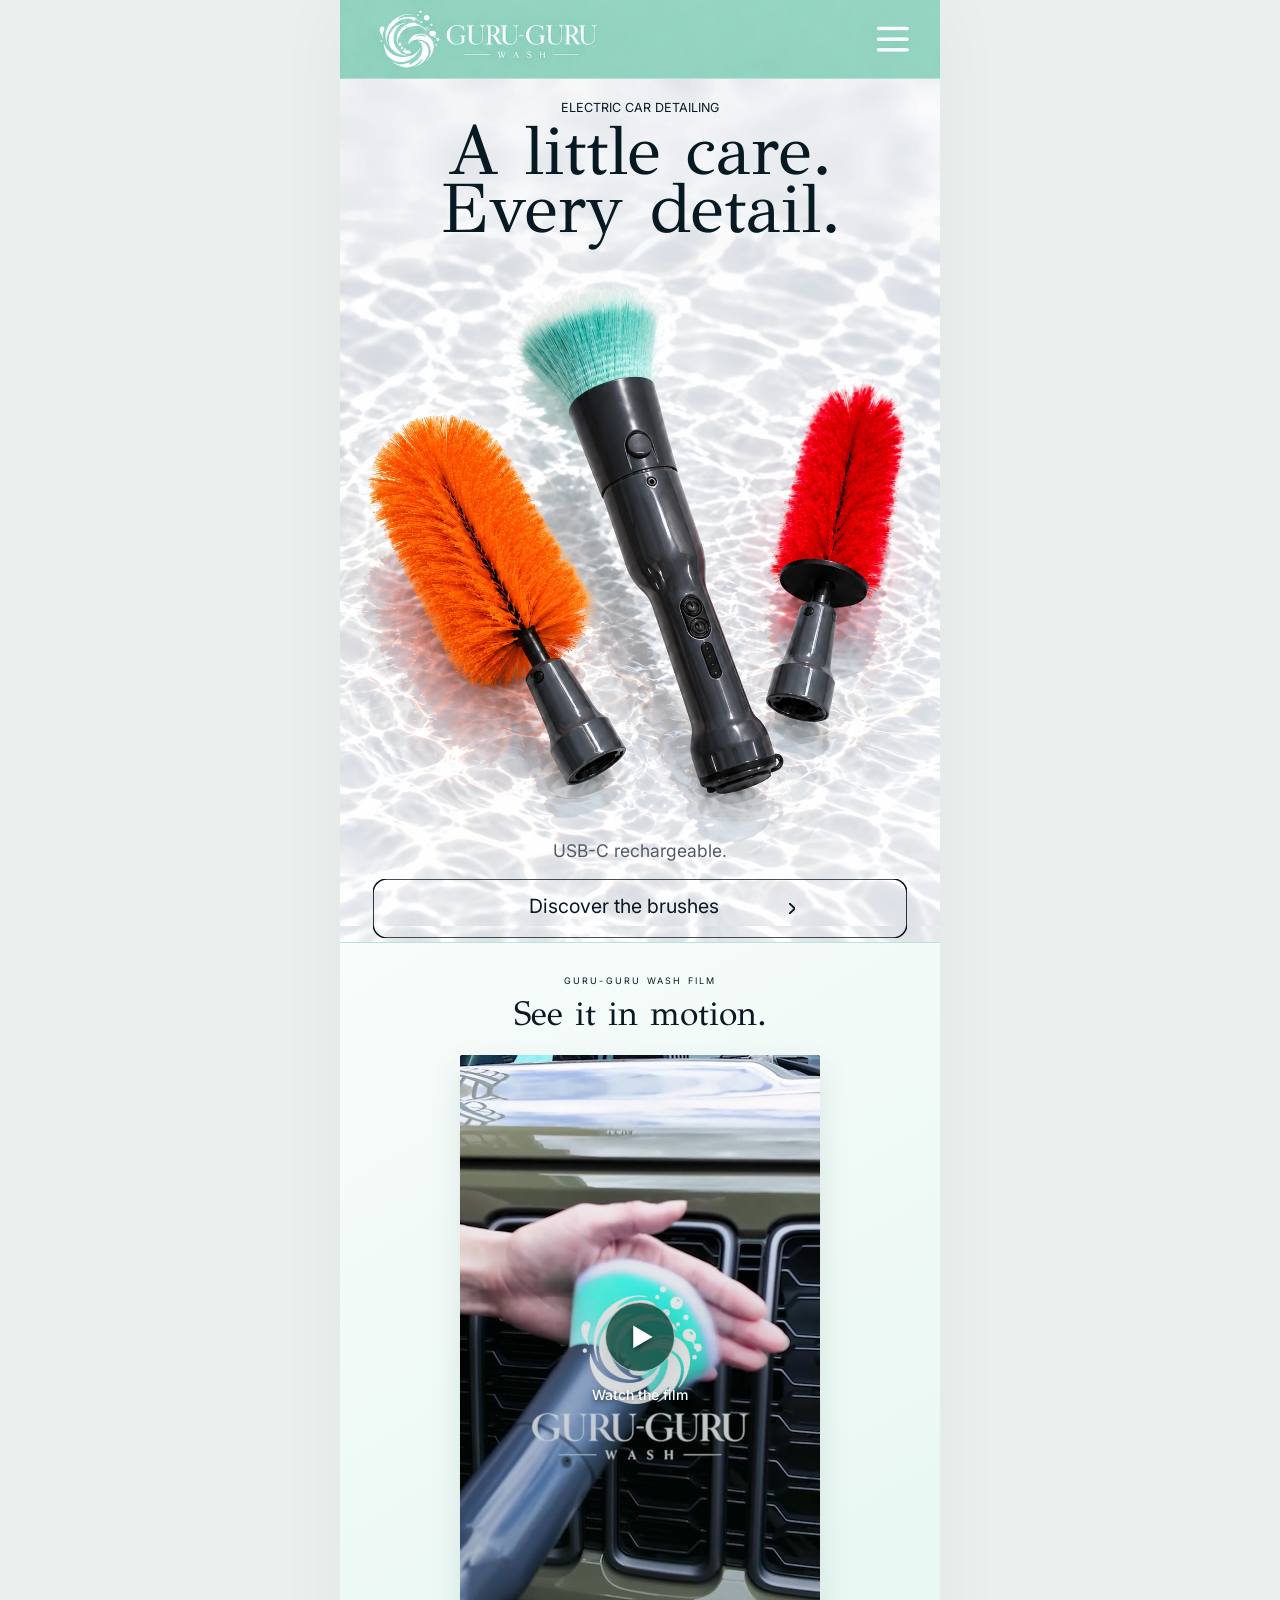
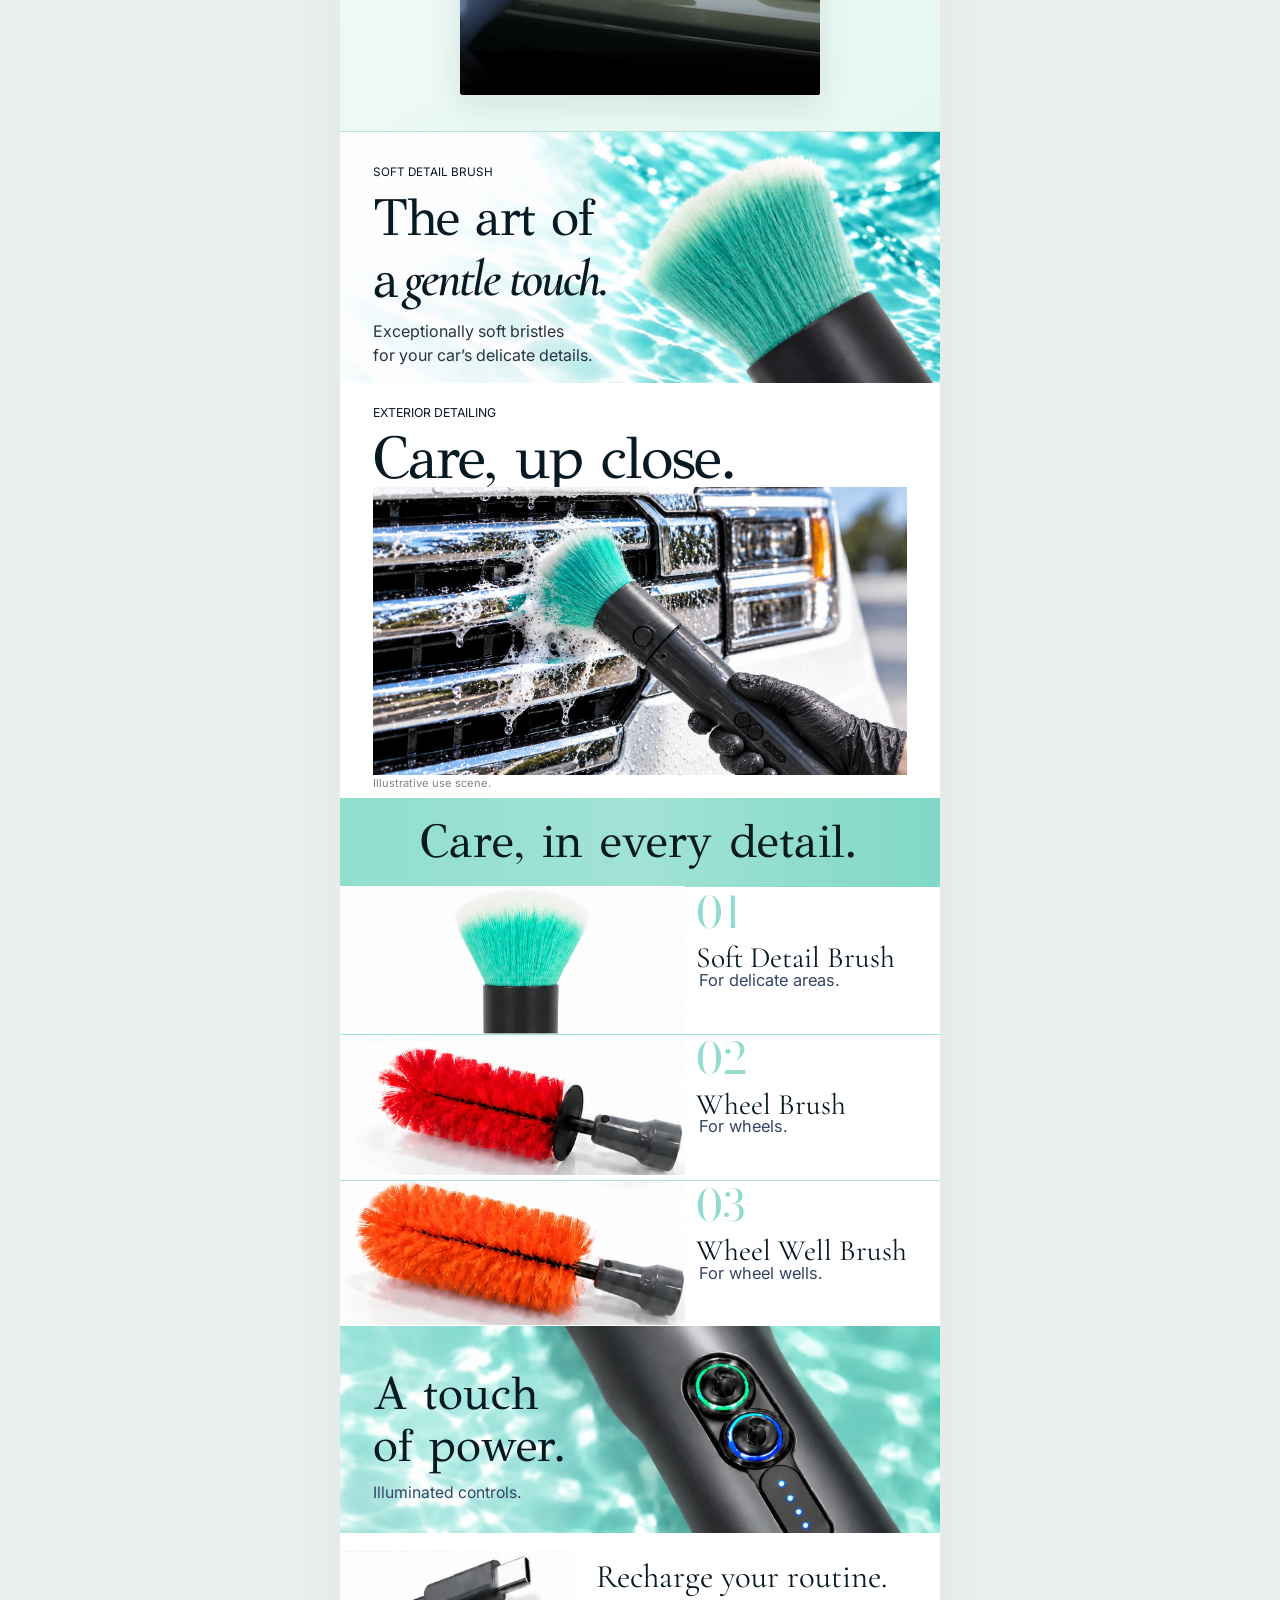
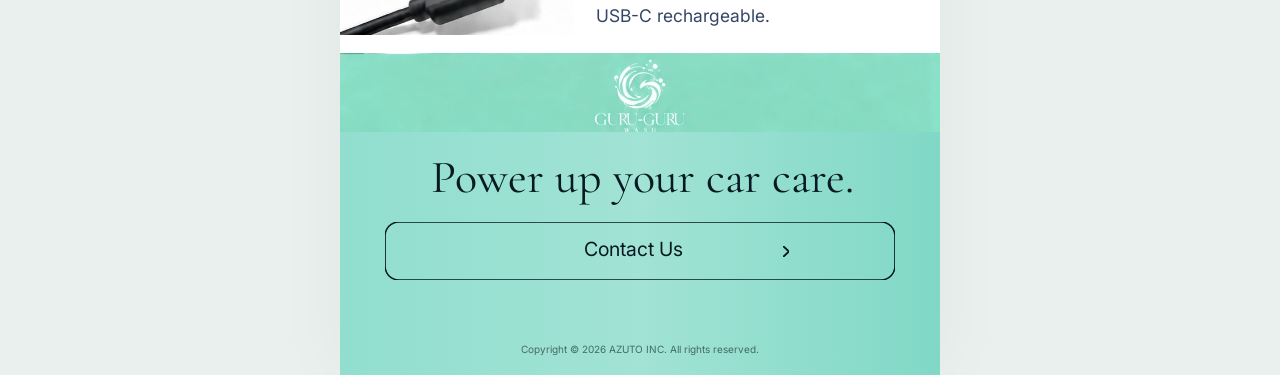
==== commit ffc59a29: "ブラシ変更 ブラシリストで、01のブラシのみ変更" ====
--- a/public/index.html
+++ b/public/index.html
@@ -1 +1 @@
-<!doctype html><html lang="en"><head><meta charset="UTF-8"><meta name="viewport" content="width=device-width,initial-scale=1"><meta name="theme-color" content="#92dacb"><title>GURU-GURU WASH — A little care. Every detail.</title><meta name="description" content="Explore the GURU-GURU WASH electric car detailing brush, soft detail brush, wheel brush and wheel well brush. Watch the product film."><link rel="stylesheet" href="styles.css"><script src="app.js" defer></script><style id="header-edge-fix">#top > img[alt="GURU-GURU WASH"]{left:-0.4%!important;width:100.4%!important}</style></head><body><a class="skip-link" href="#film">Skip to the product film</a><main aria-label="GURU-GURU WASH"><section class="design-section" id="top" style="aspect-ratio:430/675" aria-label="top"><img class="layer decoration" style="left:0.00000000%;top:0.00000000%;width:100.00000000%;height:100.00000000%;" src="assets/vector-1-3.svg" alt="" aria-hidden="true"><img class="layer" style="left:0.00000000%;top:8.41369685%;width:100.00000000%;height:91.57751917%;object-fit:fill" src="assets/12078bd660e031a751aaa487232bccf6da6c3f12.webp" alt="Mint electric detail brush with orange and red brush heads on sunlit water" loading="eager" fetchpriority="high" decoding="async"><img class="layer" style="left:0.00000000%;top:0.00000000%;width:100.00000000%;height:8.41369685%;object-fit:fill" src="assets/4e333676ea327f2b519486960598b577ccb3204f.webp" alt="GURU-GURU WASH" loading="eager" fetchpriority="high" decoding="async"><span class="text" style='left:36.86046512%;top:10.63591851%;width:26.27906977%;height:1.62962963%;font-family:"Inter", sans-serif;font-size:2.09302326cqw;font-weight:400;font-style:normal;line-height:1.22;letter-spacing:0.0em;color:#071922;'>ELECTRIC CAR DETAILING</span><span class="text" style='left:17.90697674%;top:11.40740741%;width:64.18604651%;height:9.18518519%;font-family:"GFS Didot", serif;font-size:11.62790698cqw;font-weight:400;font-style:normal;line-height:1.249;letter-spacing:0.0em;color:#071922;'>A little care.</span><span class="text" style='left:16.74418605%;top:17.48148148%;width:66.51162791%;height:9.18518519%;font-family:"GFS Didot", serif;font-size:11.62790698cqw;font-weight:400;font-style:normal;line-height:1.249;letter-spacing:0.0em;color:#071922;'>Every detail.</span><span class="text" style='left:35.46511628%;top:89.18518519%;width:29.06976744%;height:2.22222222%;font-family:"Inter", sans-serif;font-size:2.90697674cqw;font-weight:400;font-style:normal;line-height:1.22;letter-spacing:0.0em;color:#525967;'>USB-C rechargeable.</span><a class="layer cta" style="left:5.58139535%;top:93.33333333%;width:88.83720930%;height:6.22222222%;" href="#brushes"><img class="layer decoration" style="left:0.00000000%;top:0.00000000%;width:100.00000000%;height:100.00000000%;" src="assets/vector-1-11.svg" alt="" aria-hidden="true"><span class="text" style='left:29.18848168%;top:27.85717192%;width:36.91099476%;height:40.47619048%;font-family:"Inter", sans-serif;font-size:3.25581395cqw;font-weight:400;font-style:normal;line-height:1.22;letter-spacing:0.0em;color:#071922;'>Discover the brushes</span><img class="layer decoration" style="left:77.99999776%;top:40.47619048%;width:1.04712042%;height:19.04761905%;" src="assets/vector-1-13.svg" alt="" aria-hidden="true"></a><button class="menu-toggle" aria-label="Open navigation" aria-expanded="false" aria-controls="navigation"></button><nav id="navigation" class="navigation" hidden><a href="#film">Watch the film</a><a href="#detail">Soft detail brush</a><a href="#brushes">The brushes</a><a href="mailto:info@azutoinc.com">Contact Us</a></nav></section><section class="film-section" id="film" aria-labelledby="film-title"><p class="eyebrow">GURU-GURU WASH FILM</p><h1 id="film-title">See it in motion.</h1><div class="film-player"><video id="product-film" controls playsinline preload="none" poster="assets/video-poster.jpg" aria-label="GURU-GURU WASH product film"><source src="assets/guru-guru-film.mp4" type="video/mp4">Your browser does not support embedded video. <a href="assets/guru-guru-film.mp4">Watch the film</a>.</video><button class="play-overlay" aria-label="Play product film with sound"><span class="play-icon" aria-hidden="true">▶</span><span>Watch the film</span></button></div></section><section class="design-section" id="detail" style="aspect-ratio:430/181" aria-label="detail"><img class="layer decoration" style="left:0.00000000%;top:0.00000000%;width:100.00000000%;height:100.00000000%;" src="assets/vector-1-15.svg" alt="" aria-hidden="true"><img class="layer" style="left:0.00000000%;top:0.00000000%;width:100.00000000%;height:99.53873777%;object-fit:fill" src="assets/c82097d1d8f693a7e5e14d252ccf210f23c64552.webp" alt="Close-up of the soft mint brush bristles" loading="lazy" decoding="async"><span class="text" style='left:5.58139535%;top:13.03867424%;width:19.53488372%;height:5.52486188%;font-family:"Inter", sans-serif;font-size:1.95348828cqw;font-weight:400;font-style:normal;line-height:1.22;letter-spacing:0.0em;color:#071922;'>SOFT DETAIL BRUSH</span><span class="text" style='left:5.58139535%;top:21.54696133%;width:36.74418605%;height:25.41436464%;font-family:"GFS Didot", serif;font-size:8.60465116cqw;font-weight:400;font-style:normal;line-height:1.249;letter-spacing:-0.03em;color:#071922;'>The art of</span><span class="text" style='left:5.58139535%;top:45.85635359%;width:4.41860465%;height:25.41436464%;font-family:"GFS Didot", serif;font-size:8.60465116cqw;font-weight:400;font-style:normal;line-height:1.249;letter-spacing:-0.05em;color:#071922;'>a</span><span class="text" style='left:10.69767442%;top:45.85635359%;width:34.65116279%;height:24.86187845%;font-family:"Cormorant Garamond", serif;font-size:8.60465116cqw;font-weight:600;font-style:italic;line-height:1.22;letter-spacing:-0.04em;color:#071922;'>gentle touch.</span><span class="text" style='left:5.58139535%;top:75.41436464%;width:32.55813953%;height:7.73480663%;font-family:"Inter", sans-serif;font-size:2.67441860cqw;font-weight:400;font-style:normal;line-height:1.22;letter-spacing:0.0em;color:#283440;'>Exceptionally soft bristles</span><span class="text" style='left:5.58139535%;top:84.80662983%;width:36.97674419%;height:7.73480663%;font-family:"Inter", sans-serif;font-size:2.67441860cqw;font-weight:400;font-style:normal;line-height:1.22;letter-spacing:0.0em;color:#283440;'>for your car’s delicate details.</span></section><section class="design-section" id="exterior" style="aspect-ratio:430/296" aria-label="exterior"><img class="layer decoration" style="left:0.00000000%;top:0.00000000%;width:100.00000000%;height:100.00000000%;" src="assets/vector-1-23.svg" alt="" aria-hidden="true"><span class="text" style='left:5.58139535%;top:5.13513507%;width:20.93023256%;height:3.71621622%;font-family:"Inter", sans-serif;font-size:2.04651167cqw;font-weight:400;font-style:normal;line-height:1.22;letter-spacing:0.0em;color:#071922;'>EXTERIOR DETAILING</span><span class="text" style='left:5.58139535%;top:8.78378378%;width:61.16279070%;height:18.24324324%;font-family:"GFS Didot", serif;font-size:10.00000000cqw;font-weight:400;font-style:normal;line-height:1.249;letter-spacing:-0.03em;color:#071922;'>Care, up close.</span><img class="layer" style="left:5.58139535%;top:24.66216216%;width:88.83720930%;height:69.74668245%;object-fit:fill" src="assets/4eb3825cebb7f1436ebbb097691af4ce57286aa2.webp" alt="Black-gloved hand cleaning a Ford F-150 grille with the detail brush" loading="lazy" decoding="async"><span class="text" style='left:5.58139535%;top:94.93243243%;width:19.06976744%;height:3.37837838%;font-family:"Inter", sans-serif;font-size:1.86046512cqw;font-weight:400;font-style:normal;line-height:1.22;letter-spacing:0.0em;color:#838383;'>Illustrative use scene.</span></section><section class="design-section" id="brushes" style="aspect-ratio:430/379" aria-label="brushes"><img class="layer decoration" style="left:0.00000000%;top:0.00000000%;width:100.00000000%;height:100.00000000%;" src="assets/vector-1-29.svg" alt="" aria-hidden="true"><img class="layer decoration" style="left:0.00000000%;top:0.00000000%;width:100.00000000%;height:16.88654354%;" src="assets/vector-1-30.svg" alt="" aria-hidden="true"><span class="text" style='left:13.25581395%;top:2.63852243%;width:73.48837209%;height:11.08179420%;font-family:"GFS Didot", serif;font-size:7.90697674cqw;font-weight:400;font-style:normal;line-height:1.249;letter-spacing:0.0em;color:#071922;'>Care, in every detail.</span><div class="layer " style="left:0.00000000%;top:16.62269129%;width:100.00000000%;height:27.96833773%;"><img class="layer" style="left:0.00000000%;top:0.00000000%;width:57.50000000%;height:101.37609086%;object-fit:fill" src="assets/e1411d710f45fecf70c7c7f2d1c5ea45d2825590.webp" alt="Soft detail brush" loading="lazy" decoding="async"><span class="text" style='left:59.36046512%;top:0.00000000%;width:7.67441860%;height:44.33962264%;font-family:"Bodoni Moda", serif;font-size:7.20930233cqw;font-weight:400;font-style:normal;line-height:1.22;letter-spacing:0.0em;color:#92dccd;'>01</span><span class="text" style='left:59.36046512%;top:36.60377646%;width:33.72093023%;height:22.64150943%;font-family:Garamond, "Cormorant Garamond", serif;font-size:4.93023274cqw;font-weight:400;font-style:normal;line-height:1.22;letter-spacing:0.0em;color:#071922;'>Soft Detail Brush</span><span class="text" style='left:59.82558140%;top:56.79246435%;width:23.95348837%;height:13.20754717%;font-family:"Inter", sans-serif;font-size:2.74418609cqw;font-weight:400;font-style:normal;line-height:1.22;letter-spacing:0.0em;color:#344565;'>For delicate areas.</span><div class="layer" style="left:0.00000000%;top:100.00000000%;width:100.00000000%;height:0.00000000%;border-top:1px solid #a4e4da"></div></div><div class="layer " style="left:0.00000000%;top:44.32717678%;width:100.00000000%;height:27.96833773%;"><img class="layer" style="left:0.00000000%;top:4.74369841%;width:57.50000000%;height:91.45598502%;object-fit:fill" src="assets/ba5e79bafe6ea84a53a3f6c4bde3e201ac3fadea.webp" alt="Red wheel brush head" loading="lazy" decoding="async"><span class="text" style='left:59.36046512%;top:0.00000000%;width:8.60465116%;height:44.33962264%;font-family:"Bodoni Moda", serif;font-size:7.20930233cqw;font-weight:400;font-style:normal;line-height:1.22;letter-spacing:0.0em;color:#92dccd;'>02</span><span class="text" style='left:59.36046512%;top:36.60377646%;width:25.11627907%;height:22.64150943%;font-family:Garamond, "Cormorant Garamond", serif;font-size:4.93023274cqw;font-weight:400;font-style:normal;line-height:1.22;letter-spacing:0.0em;color:#071922;'>Wheel Brush</span><span class="text" style='left:59.82558140%;top:56.79246435%;width:14.88372093%;height:13.20754717%;font-family:"Inter", sans-serif;font-size:2.74418609cqw;font-weight:400;font-style:normal;line-height:1.22;letter-spacing:0.0em;color:#344565;'>For wheels.</span><div class="layer" style="left:0.00000000%;top:100.00000000%;width:100.00000000%;height:0.00000000%;border-top:1px solid #a4e4da"></div></div><div class="layer " style="left:0.00000000%;top:72.03166227%;width:94.01162791%;height:27.60945826%;"><img class="layer" style="left:0.00000000%;top:2.25551597%;width:61.16264688%;height:97.74448403%;object-fit:fill" src="assets/889edef1c54a1f2ee19d53c187ea4809b780e94b.webp" alt="Orange wheel well brush head" loading="lazy" decoding="async"><span class="text" style='left:63.14162028%;top:0.00000000%;width:8.90538033%;height:44.91596790%;font-family:"Bodoni Moda", serif;font-size:7.20930233cqw;font-weight:400;font-style:normal;line-height:1.22;letter-spacing:0.0em;color:#92dccd;'>03</span><span class="text" style='left:63.14162028%;top:37.07955332%;width:36.85837972%;height:22.93581340%;font-family:Garamond, "Cormorant Garamond", serif;font-size:4.93023274cqw;font-weight:400;font-style:normal;line-height:1.22;letter-spacing:0.0em;color:#071922;'>Wheel Well Brush</span><span class="text" style='left:63.63636364%;top:57.53067693%;width:22.01607916%;height:13.37922448%;font-family:"Inter", sans-serif;font-size:2.74418609cqw;font-weight:400;font-style:normal;line-height:1.22;letter-spacing:0.0em;color:#344565;'>For wheel wells.</span></div></section><section class="design-section" id="controls" style="aspect-ratio:430/148.232421875" aria-label="controls"><img class="layer decoration" style="left:0.00000000%;top:0.00000000%;width:100.00000000%;height:100.00000000%;" src="assets/vector-1-50.svg" alt="" aria-hidden="true"><img class="layer" style="left:0.00000000%;top:0.00000000%;width:100.00000000%;height:100.00000000%;object-fit:fill" src="assets/5d7c05f0a70a726f644fadfac836ff66edacab31.webp" alt="Close-up of the illuminated controls" loading="lazy" decoding="async"><span class="text" style='left:5.58139535%;top:18.88925489%;width:27.67441860%;height:27.65926609%;font-family:"GFS Didot", serif;font-size:7.67441860cqw;font-weight:400;font-style:normal;line-height:1.249;letter-spacing:0.0em;color:#071922;'>A touch</span><span class="text" style='left:5.58139535%;top:43.85005600%;width:32.55813953%;height:27.65926609%;font-family:"GFS Didot", serif;font-size:7.67441860cqw;font-weight:400;font-style:normal;line-height:1.249;letter-spacing:0.0em;color:#071922;'>of power.</span><span class="text" style='left:5.58139535%;top:76.02924888%;width:25.11627907%;height:9.44462745%;font-family:"Inter", sans-serif;font-size:2.62790702cqw;font-weight:400;font-style:normal;line-height:1.22;letter-spacing:0.0em;color:#344565;'>Illuminated controls.</span></section><section class="design-section" id="recharge" style="aspect-ratio:430/86" aria-label="recharge"><img class="layer decoration" style="left:0.00000000%;top:0.00000000%;width:100.00000000%;height:100.00000000%;" src="assets/vector-1-56.svg" alt="" aria-hidden="true"><img class="layer" style="left:0.00000000%;top:14.67391280%;width:38.99999929%;height:70.65217218%;object-fit:fill" src="assets/ac0fb3f8f70a43cd18c994c7653aa03caca56e56.webp" alt="USB-C charging cable" loading="lazy" decoding="async"><span class="text" style='left:42.72092952%;top:20.34883721%;width:48.13953488%;height:30.23255814%;font-family:Garamond, "Cormorant Garamond", serif;font-size:5.46511628cqw;font-weight:400;font-style:normal;line-height:1.22;letter-spacing:0.0em;color:#071922;'>Recharge your routine.</span><span class="text" style='left:42.72092952%;top:59.88372093%;width:29.06976744%;height:17.44186047%;font-family:"Inter", sans-serif;font-size:2.90697674cqw;font-weight:400;font-style:normal;line-height:1.22;letter-spacing:0.0em;color:#344565;'>USB-C rechargeable.</span></section><section class="design-section" id="explore" style="aspect-ratio:430/207" aria-label="explore"><img class="layer decoration" style="left:0.00000000%;top:0.00000000%;width:100.00000000%;height:100.00000000%;" src="assets/vector-1-61.svg" alt="" aria-hidden="true"><img class="layer" style="left:0.00000000%;top:0.00000000%;width:100.00000000%;height:27.34996224%;object-fit:fill" src="assets/e4d475ea214ee52de8d591348e18c42625c4cd3a.webp" alt="GURU-GURU WASH" loading="lazy" decoding="async"><span class="text" style='left:15.11627907%;top:33.33333333%;width:70.00000000%;height:17.87439614%;font-family:Garamond, "Cormorant Garamond", serif;font-size:7.67441860cqw;font-weight:400;font-style:normal;line-height:1.22;letter-spacing:0.0em;color:#071922;'>Power up your car care.</span><a class="layer cta" style="left:7.44186047%;top:58.45410628%;width:85.11627907%;height:20.28985507%;" href="mailto:info@azutoinc.com"><img class="layer decoration" style="left:0.00000000%;top:0.00000000%;width:100.00000000%;height:100.00000000%;" src="assets/vector-1-65.svg" alt="" aria-hidden="true"><span class="text" style='left:0%;top:27.85713559%;width:100%;height:40.47619048%;font-family:"Inter", sans-serif;font-size:3.25581395cqw;font-weight:400;font-style:normal;line-height:1.22;letter-spacing:0.0em;color:#071922;text-align:center;padding-right:12px;'>Contact Us</span><img class="layer decoration" style="left:78.00000300%;top:40.47619048%;width:1.09289617%;height:19.04761905%;" src="assets/vector-1-67.svg" alt="" aria-hidden="true"></a></section><footer style="margin:0;padding:0 12px 18px;background:linear-gradient(90deg,#91decf 0%,#a1e3d5 50%,#81d8c6 100%);text-align:center;font:10px/1.5 Inter,Arial,sans-serif;color:#426c65;">Copyright © 2026 AZUTO INC. All rights reserved.</footer></main></body></html>+<!doctype html><html lang="en"><head><meta charset="UTF-8"><meta name="viewport" content="width=device-width,initial-scale=1"><meta name="theme-color" content="#92dacb"><title>GURU-GURU WASH — A little care. Every detail.</title><meta name="description" content="Explore the GURU-GURU WASH electric car detailing brush, soft detail brush, wheel brush and wheel well brush. Watch the product film."><link rel="stylesheet" href="styles.css"><script src="app.js" defer></script><style id="header-edge-fix">#top > img[alt="GURU-GURU WASH"]{left:-0.4%!important;width:100.4%!important}</style><link rel="icon" type="image/png" sizes="512x512" href="favicon.png"></head><body><a class="skip-link" href="#film">Skip to the product film</a><main aria-label="GURU-GURU WASH"><section class="design-section" id="top" style="aspect-ratio:430/675" aria-label="top"><img class="layer decoration" style="left:0.00000000%;top:0.00000000%;width:100.00000000%;height:100.00000000%;" src="assets/vector-1-3.svg" alt="" aria-hidden="true"><img class="layer" style="left:0.00000000%;top:8.41369685%;width:100.00000000%;height:91.57751917%;object-fit:fill" src="assets/12078bd660e031a751aaa487232bccf6da6c3f12.webp" alt="Mint electric detail brush with orange and red brush heads on sunlit water" loading="eager" fetchpriority="high" decoding="async"><img class="layer" style="left:0.00000000%;top:0.00000000%;width:100.00000000%;height:8.41369685%;object-fit:fill" src="assets/4e333676ea327f2b519486960598b577ccb3204f.webp" alt="GURU-GURU WASH" loading="eager" fetchpriority="high" decoding="async"><span class="text" style='left:36.86046512%;top:10.63591851%;width:26.27906977%;height:1.62962963%;font-family:"Inter", sans-serif;font-size:2.09302326cqw;font-weight:400;font-style:normal;line-height:1.22;letter-spacing:0.0em;color:#071922;'>ELECTRIC CAR DETAILING</span><span class="text" style='left:17.90697674%;top:11.40740741%;width:64.18604651%;height:9.18518519%;font-family:"GFS Didot", serif;font-size:11.62790698cqw;font-weight:400;font-style:normal;line-height:1.249;letter-spacing:0.0em;color:#071922;'>A little care.</span><span class="text" style='left:16.74418605%;top:17.48148148%;width:66.51162791%;height:9.18518519%;font-family:"GFS Didot", serif;font-size:11.62790698cqw;font-weight:400;font-style:normal;line-height:1.249;letter-spacing:0.0em;color:#071922;'>Every detail.</span><span class="text" style='left:35.46511628%;top:89.18518519%;width:29.06976744%;height:2.22222222%;font-family:"Inter", sans-serif;font-size:2.90697674cqw;font-weight:400;font-style:normal;line-height:1.22;letter-spacing:0.0em;color:#525967;'>USB-C rechargeable.</span><a class="layer cta" style="left:5.58139535%;top:93.33333333%;width:88.83720930%;height:6.22222222%;" href="#brushes"><img class="layer decoration" style="left:0.00000000%;top:0.00000000%;width:100.00000000%;height:100.00000000%;" src="assets/vector-1-11.svg" alt="" aria-hidden="true"><span class="text" style='left:29.18848168%;top:27.85717192%;width:36.91099476%;height:40.47619048%;font-family:"Inter", sans-serif;font-size:3.25581395cqw;font-weight:400;font-style:normal;line-height:1.22;letter-spacing:0.0em;color:#071922;'>Discover the brushes</span><img class="layer decoration" style="left:77.99999776%;top:40.47619048%;width:1.04712042%;height:19.04761905%;" src="assets/vector-1-13.svg" alt="" aria-hidden="true"></a><button class="menu-toggle" aria-label="Open navigation" aria-expanded="false" aria-controls="navigation"></button><nav id="navigation" class="navigation" hidden><a href="#film">Watch the film</a><a href="#detail">Soft detail brush</a><a href="#brushes">The brushes</a><a href="mailto:info@azutoinc.com">Contact Us</a></nav></section><section class="film-section" id="film" aria-labelledby="film-title"><p class="eyebrow">GURU-GURU WASH FILM</p><h1 id="film-title">See it in motion.</h1><div class="film-player"><video id="product-film" controls playsinline preload="none" poster="assets/video-poster.jpg" aria-label="GURU-GURU WASH product film"><source src="assets/guru-guru-film.mp4" type="video/mp4">Your browser does not support embedded video. <a href="assets/guru-guru-film.mp4">Watch the film</a>.</video><button class="play-overlay" aria-label="Play product film with sound"><span class="play-icon" aria-hidden="true">▶</span><span>Watch the film</span></button></div></section><section class="design-section" id="detail" style="aspect-ratio:430/181" aria-label="detail"><img class="layer decoration" style="left:0.00000000%;top:0.00000000%;width:100.00000000%;height:100.00000000%;" src="assets/vector-1-15.svg" alt="" aria-hidden="true"><img class="layer" style="left:0.00000000%;top:0.00000000%;width:100.00000000%;height:99.53873777%;object-fit:fill" src="assets/c82097d1d8f693a7e5e14d252ccf210f23c64552.webp" alt="Close-up of the soft mint brush bristles" loading="lazy" decoding="async"><span class="text" style='left:5.58139535%;top:13.03867424%;width:19.53488372%;height:5.52486188%;font-family:"Inter", sans-serif;font-size:1.95348828cqw;font-weight:400;font-style:normal;line-height:1.22;letter-spacing:0.0em;color:#071922;'>SOFT DETAIL BRUSH</span><span class="text" style='left:5.58139535%;top:21.54696133%;width:36.74418605%;height:25.41436464%;font-family:"GFS Didot", serif;font-size:8.60465116cqw;font-weight:400;font-style:normal;line-height:1.249;letter-spacing:-0.03em;color:#071922;'>The art of</span><span class="text" style='left:5.58139535%;top:45.85635359%;width:4.41860465%;height:25.41436464%;font-family:"GFS Didot", serif;font-size:8.60465116cqw;font-weight:400;font-style:normal;line-height:1.249;letter-spacing:-0.05em;color:#071922;'>a</span><span class="text" style='left:10.69767442%;top:45.85635359%;width:34.65116279%;height:24.86187845%;font-family:"Cormorant Garamond", serif;font-size:8.60465116cqw;font-weight:600;font-style:italic;line-height:1.22;letter-spacing:-0.04em;color:#071922;'>gentle touch.</span><span class="text" style='left:5.58139535%;top:75.41436464%;width:32.55813953%;height:7.73480663%;font-family:"Inter", sans-serif;font-size:2.67441860cqw;font-weight:400;font-style:normal;line-height:1.22;letter-spacing:0.0em;color:#283440;'>Exceptionally soft bristles</span><span class="text" style='left:5.58139535%;top:84.80662983%;width:36.97674419%;height:7.73480663%;font-family:"Inter", sans-serif;font-size:2.67441860cqw;font-weight:400;font-style:normal;line-height:1.22;letter-spacing:0.0em;color:#283440;'>for your car’s delicate details.</span></section><section class="design-section" id="exterior" style="aspect-ratio:430/296" aria-label="exterior"><img class="layer decoration" style="left:0.00000000%;top:0.00000000%;width:100.00000000%;height:100.00000000%;" src="assets/vector-1-23.svg" alt="" aria-hidden="true"><span class="text" style='left:5.58139535%;top:5.13513507%;width:20.93023256%;height:3.71621622%;font-family:"Inter", sans-serif;font-size:2.04651167cqw;font-weight:400;font-style:normal;line-height:1.22;letter-spacing:0.0em;color:#071922;'>EXTERIOR DETAILING</span><span class="text" style='left:5.58139535%;top:8.78378378%;width:61.16279070%;height:18.24324324%;font-family:"GFS Didot", serif;font-size:10.00000000cqw;font-weight:400;font-style:normal;line-height:1.249;letter-spacing:-0.03em;color:#071922;'>Care, up close.</span><img class="layer" style="left:5.58139535%;top:24.66216216%;width:88.83720930%;height:69.74668245%;object-fit:fill" src="assets/4eb3825cebb7f1436ebbb097691af4ce57286aa2.webp" alt="Black-gloved hand cleaning a Ford F-150 grille with the detail brush" loading="lazy" decoding="async"><span class="text" style='left:5.58139535%;top:94.93243243%;width:19.06976744%;height:3.37837838%;font-family:"Inter", sans-serif;font-size:1.86046512cqw;font-weight:400;font-style:normal;line-height:1.22;letter-spacing:0.0em;color:#838383;'>Illustrative use scene.</span></section><section class="design-section" id="brushes" style="aspect-ratio:430/379" aria-label="brushes"><img class="layer decoration" style="left:0.00000000%;top:0.00000000%;width:100.00000000%;height:100.00000000%;" src="assets/vector-1-29.svg" alt="" aria-hidden="true"><img class="layer decoration" style="left:0.00000000%;top:0.00000000%;width:100.00000000%;height:16.88654354%;" src="assets/vector-1-30.svg" alt="" aria-hidden="true"><span class="text" style='left:13.25581395%;top:2.63852243%;width:73.48837209%;height:11.08179420%;font-family:"GFS Didot", serif;font-size:7.90697674cqw;font-weight:400;font-style:normal;line-height:1.249;letter-spacing:0.0em;color:#071922;'>Care, in every detail.</span><div class="layer " style="left:0.00000000%;top:16.62269129%;width:100.00000000%;height:27.96833773%;"><img class="layer" style="left:0.00000000%;top:0.00000000%;width:57.50000000%;height:100.00000000%;object-fit:fill" src="assets/soft-detail-brush-upright.png" alt="Upright mint soft detail brush head" loading="lazy" decoding="async"><span class="text" style='left:59.36046512%;top:0.00000000%;width:7.67441860%;height:44.33962264%;font-family:"Bodoni Moda", serif;font-size:7.20930233cqw;font-weight:400;font-style:normal;line-height:1.22;letter-spacing:0.0em;color:#92dccd;'>01</span><span class="text" style='left:59.36046512%;top:36.60377646%;width:33.72093023%;height:22.64150943%;font-family:Garamond, "Cormorant Garamond", serif;font-size:4.93023274cqw;font-weight:400;font-style:normal;line-height:1.22;letter-spacing:0.0em;color:#071922;'>Soft Detail Brush</span><span class="text" style='left:59.82558140%;top:56.79246435%;width:23.95348837%;height:13.20754717%;font-family:"Inter", sans-serif;font-size:2.74418609cqw;font-weight:400;font-style:normal;line-height:1.22;letter-spacing:0.0em;color:#344565;'>For delicate areas.</span><div class="layer" style="left:0.00000000%;top:100.00000000%;width:100.00000000%;height:0.00000000%;border-top:1px solid #a4e4da"></div></div><div class="layer " style="left:0.00000000%;top:44.32717678%;width:100.00000000%;height:27.96833773%;"><img class="layer" style="left:0.00000000%;top:4.74369841%;width:57.50000000%;height:91.45598502%;object-fit:fill" src="assets/ba5e79bafe6ea84a53a3f6c4bde3e201ac3fadea.webp" alt="Red wheel brush head" loading="lazy" decoding="async"><span class="text" style='left:59.36046512%;top:0.00000000%;width:8.60465116%;height:44.33962264%;font-family:"Bodoni Moda", serif;font-size:7.20930233cqw;font-weight:400;font-style:normal;line-height:1.22;letter-spacing:0.0em;color:#92dccd;'>02</span><span class="text" style='left:59.36046512%;top:36.60377646%;width:25.11627907%;height:22.64150943%;font-family:Garamond, "Cormorant Garamond", serif;font-size:4.93023274cqw;font-weight:400;font-style:normal;line-height:1.22;letter-spacing:0.0em;color:#071922;'>Wheel Brush</span><span class="text" style='left:59.82558140%;top:56.79246435%;width:14.88372093%;height:13.20754717%;font-family:"Inter", sans-serif;font-size:2.74418609cqw;font-weight:400;font-style:normal;line-height:1.22;letter-spacing:0.0em;color:#344565;'>For wheels.</span><div class="layer" style="left:0.00000000%;top:100.00000000%;width:100.00000000%;height:0.00000000%;border-top:1px solid #a4e4da"></div></div><div class="layer " style="left:0.00000000%;top:72.03166227%;width:94.01162791%;height:27.60945826%;"><img class="layer" style="left:0.00000000%;top:2.25551597%;width:61.16264688%;height:97.74448403%;object-fit:fill" src="assets/889edef1c54a1f2ee19d53c187ea4809b780e94b.webp" alt="Orange wheel well brush head" loading="lazy" decoding="async"><span class="text" style='left:63.14162028%;top:0.00000000%;width:8.90538033%;height:44.91596790%;font-family:"Bodoni Moda", serif;font-size:7.20930233cqw;font-weight:400;font-style:normal;line-height:1.22;letter-spacing:0.0em;color:#92dccd;'>03</span><span class="text" style='left:63.14162028%;top:37.07955332%;width:36.85837972%;height:22.93581340%;font-family:Garamond, "Cormorant Garamond", serif;font-size:4.93023274cqw;font-weight:400;font-style:normal;line-height:1.22;letter-spacing:0.0em;color:#071922;'>Wheel Well Brush</span><span class="text" style='left:63.63636364%;top:57.53067693%;width:22.01607916%;height:13.37922448%;font-family:"Inter", sans-serif;font-size:2.74418609cqw;font-weight:400;font-style:normal;line-height:1.22;letter-spacing:0.0em;color:#344565;'>For wheel wells.</span></div></section><section class="design-section" id="controls" style="aspect-ratio:430/148.232421875" aria-label="controls"><img class="layer decoration" style="left:0.00000000%;top:0.00000000%;width:100.00000000%;height:100.00000000%;" src="assets/vector-1-50.svg" alt="" aria-hidden="true"><img class="layer" style="left:0.00000000%;top:0.00000000%;width:100.00000000%;height:100.00000000%;object-fit:fill" src="assets/5d7c05f0a70a726f644fadfac836ff66edacab31.webp" alt="Close-up of the illuminated controls" loading="lazy" decoding="async"><span class="text" style='left:5.58139535%;top:18.88925489%;width:27.67441860%;height:27.65926609%;font-family:"GFS Didot", serif;font-size:7.67441860cqw;font-weight:400;font-style:normal;line-height:1.249;letter-spacing:0.0em;color:#071922;'>A touch</span><span class="text" style='left:5.58139535%;top:43.85005600%;width:32.55813953%;height:27.65926609%;font-family:"GFS Didot", serif;font-size:7.67441860cqw;font-weight:400;font-style:normal;line-height:1.249;letter-spacing:0.0em;color:#071922;'>of power.</span><span class="text" style='left:5.58139535%;top:76.02924888%;width:25.11627907%;height:9.44462745%;font-family:"Inter", sans-serif;font-size:2.62790702cqw;font-weight:400;font-style:normal;line-height:1.22;letter-spacing:0.0em;color:#344565;'>Illuminated controls.</span></section><section class="design-section" id="recharge" style="aspect-ratio:430/86" aria-label="recharge"><img class="layer decoration" style="left:0.00000000%;top:0.00000000%;width:100.00000000%;height:100.00000000%;" src="assets/vector-1-56.svg" alt="" aria-hidden="true"><img class="layer" style="left:0.00000000%;top:14.67391280%;width:38.99999929%;height:70.65217218%;object-fit:fill" src="assets/ac0fb3f8f70a43cd18c994c7653aa03caca56e56.webp" alt="USB-C charging cable" loading="lazy" decoding="async"><span class="text" style='left:42.72092952%;top:20.34883721%;width:48.13953488%;height:30.23255814%;font-family:Garamond, "Cormorant Garamond", serif;font-size:5.46511628cqw;font-weight:400;font-style:normal;line-height:1.22;letter-spacing:0.0em;color:#071922;'>Recharge your routine.</span><span class="text" style='left:42.72092952%;top:59.88372093%;width:29.06976744%;height:17.44186047%;font-family:"Inter", sans-serif;font-size:2.90697674cqw;font-weight:400;font-style:normal;line-height:1.22;letter-spacing:0.0em;color:#344565;'>USB-C rechargeable.</span></section><section class="design-section" id="explore" style="aspect-ratio:430/207" aria-label="explore"><img class="layer decoration" style="left:0.00000000%;top:0.00000000%;width:100.00000000%;height:100.00000000%;" src="assets/vector-1-61.svg" alt="" aria-hidden="true"><img class="layer" style="left:0.00000000%;top:0.00000000%;width:100.00000000%;height:27.34996224%;object-fit:fill" src="assets/e4d475ea214ee52de8d591348e18c42625c4cd3a.webp" alt="GURU-GURU WASH" loading="lazy" decoding="async"><span class="text" style='left:15.11627907%;top:33.33333333%;width:70.00000000%;height:17.87439614%;font-family:Garamond, "Cormorant Garamond", serif;font-size:7.67441860cqw;font-weight:400;font-style:normal;line-height:1.22;letter-spacing:0.0em;color:#071922;'>Power up your car care.</span><a class="layer cta" style="left:7.44186047%;top:58.45410628%;width:85.11627907%;height:20.28985507%;" href="mailto:info@azutoinc.com"><img class="layer decoration" style="left:0.00000000%;top:0.00000000%;width:100.00000000%;height:100.00000000%;" src="assets/vector-1-65.svg" alt="" aria-hidden="true"><span class="text" style='left:0%;top:27.85713559%;width:100%;height:40.47619048%;font-family:"Inter", sans-serif;font-size:3.25581395cqw;font-weight:400;font-style:normal;line-height:1.22;letter-spacing:0.0em;color:#071922;text-align:center;padding-right:12px;'>Contact Us</span><img class="layer decoration" style="left:78.00000300%;top:40.47619048%;width:1.09289617%;height:19.04761905%;" src="assets/vector-1-67.svg" alt="" aria-hidden="true"></a></section><footer style="margin:0;padding:0 12px 18px;background:linear-gradient(90deg,#91decf 0%,#a1e3d5 50%,#81d8c6 100%);text-align:center;font:10px/1.5 Inter,Arial,sans-serif;color:#426c65;">Copyright © 2026 AZUTO INC. All rights reserved.</footer></main></body></html>
